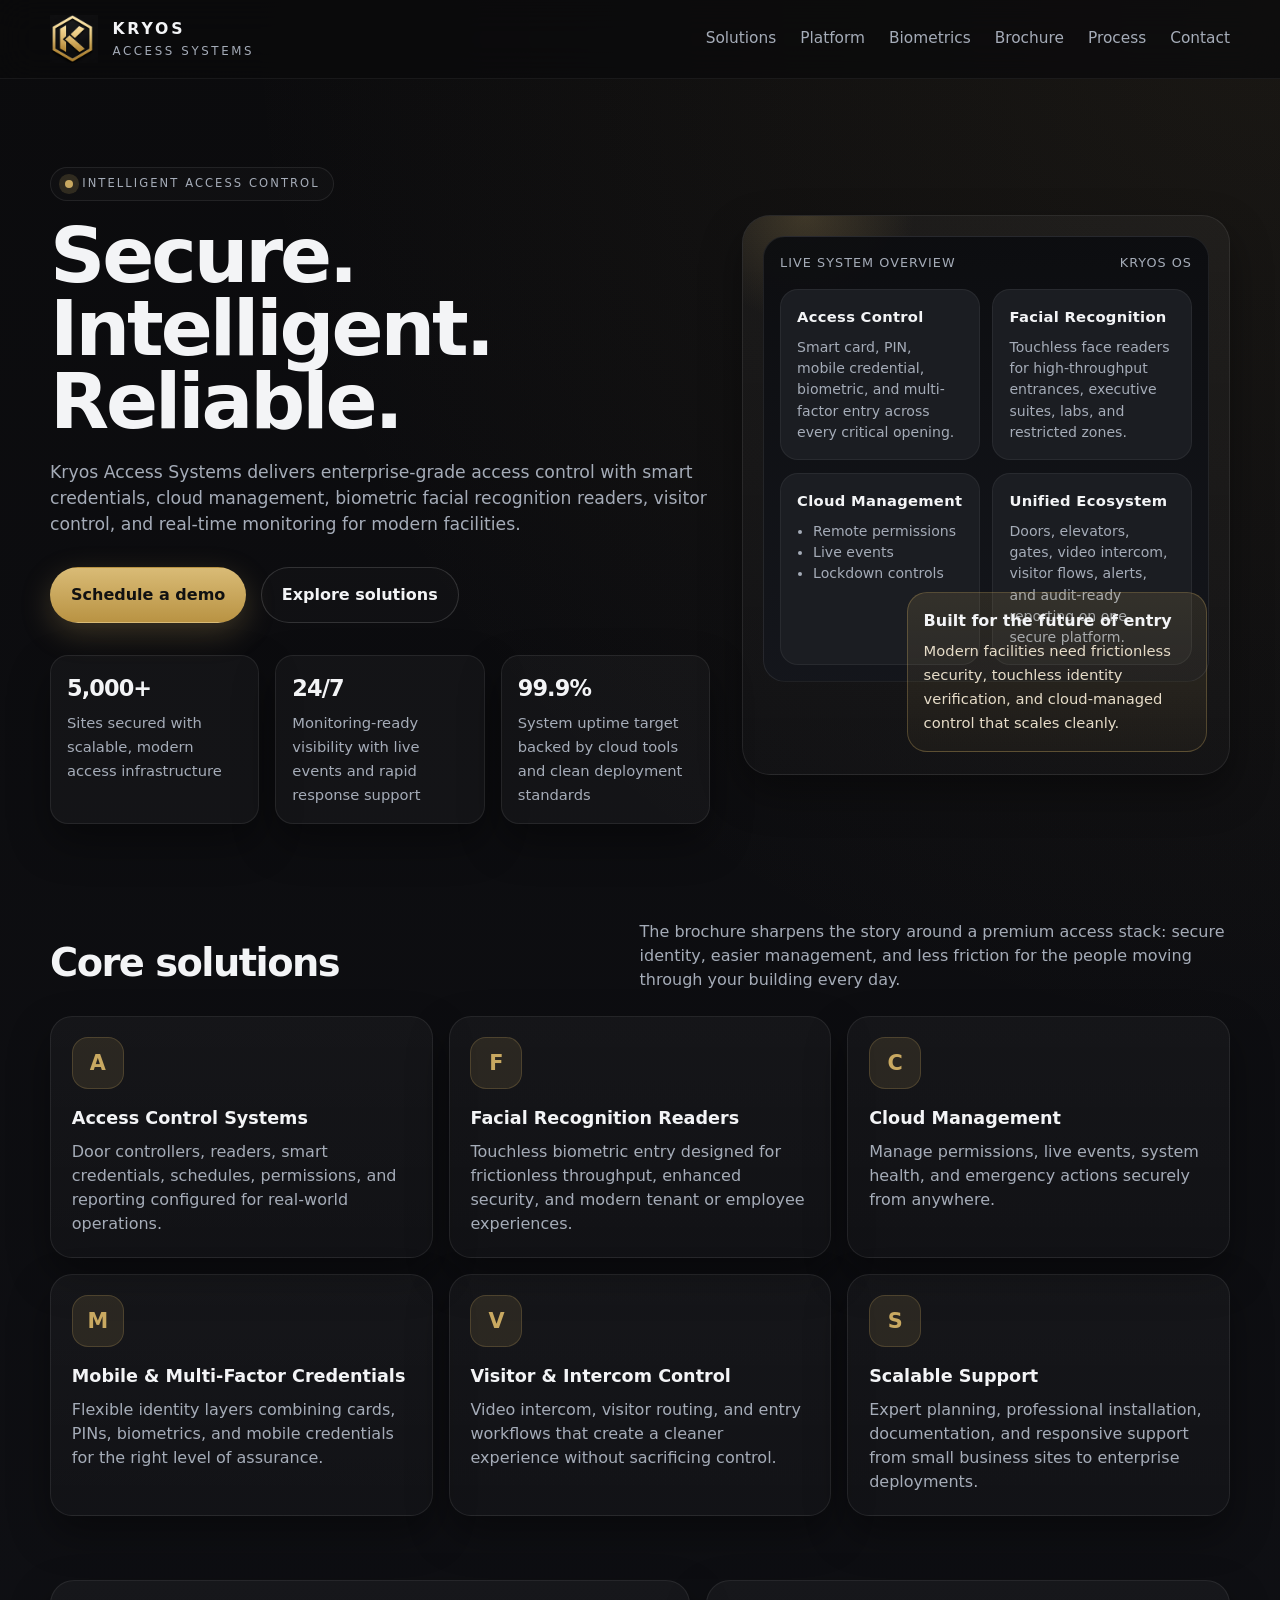
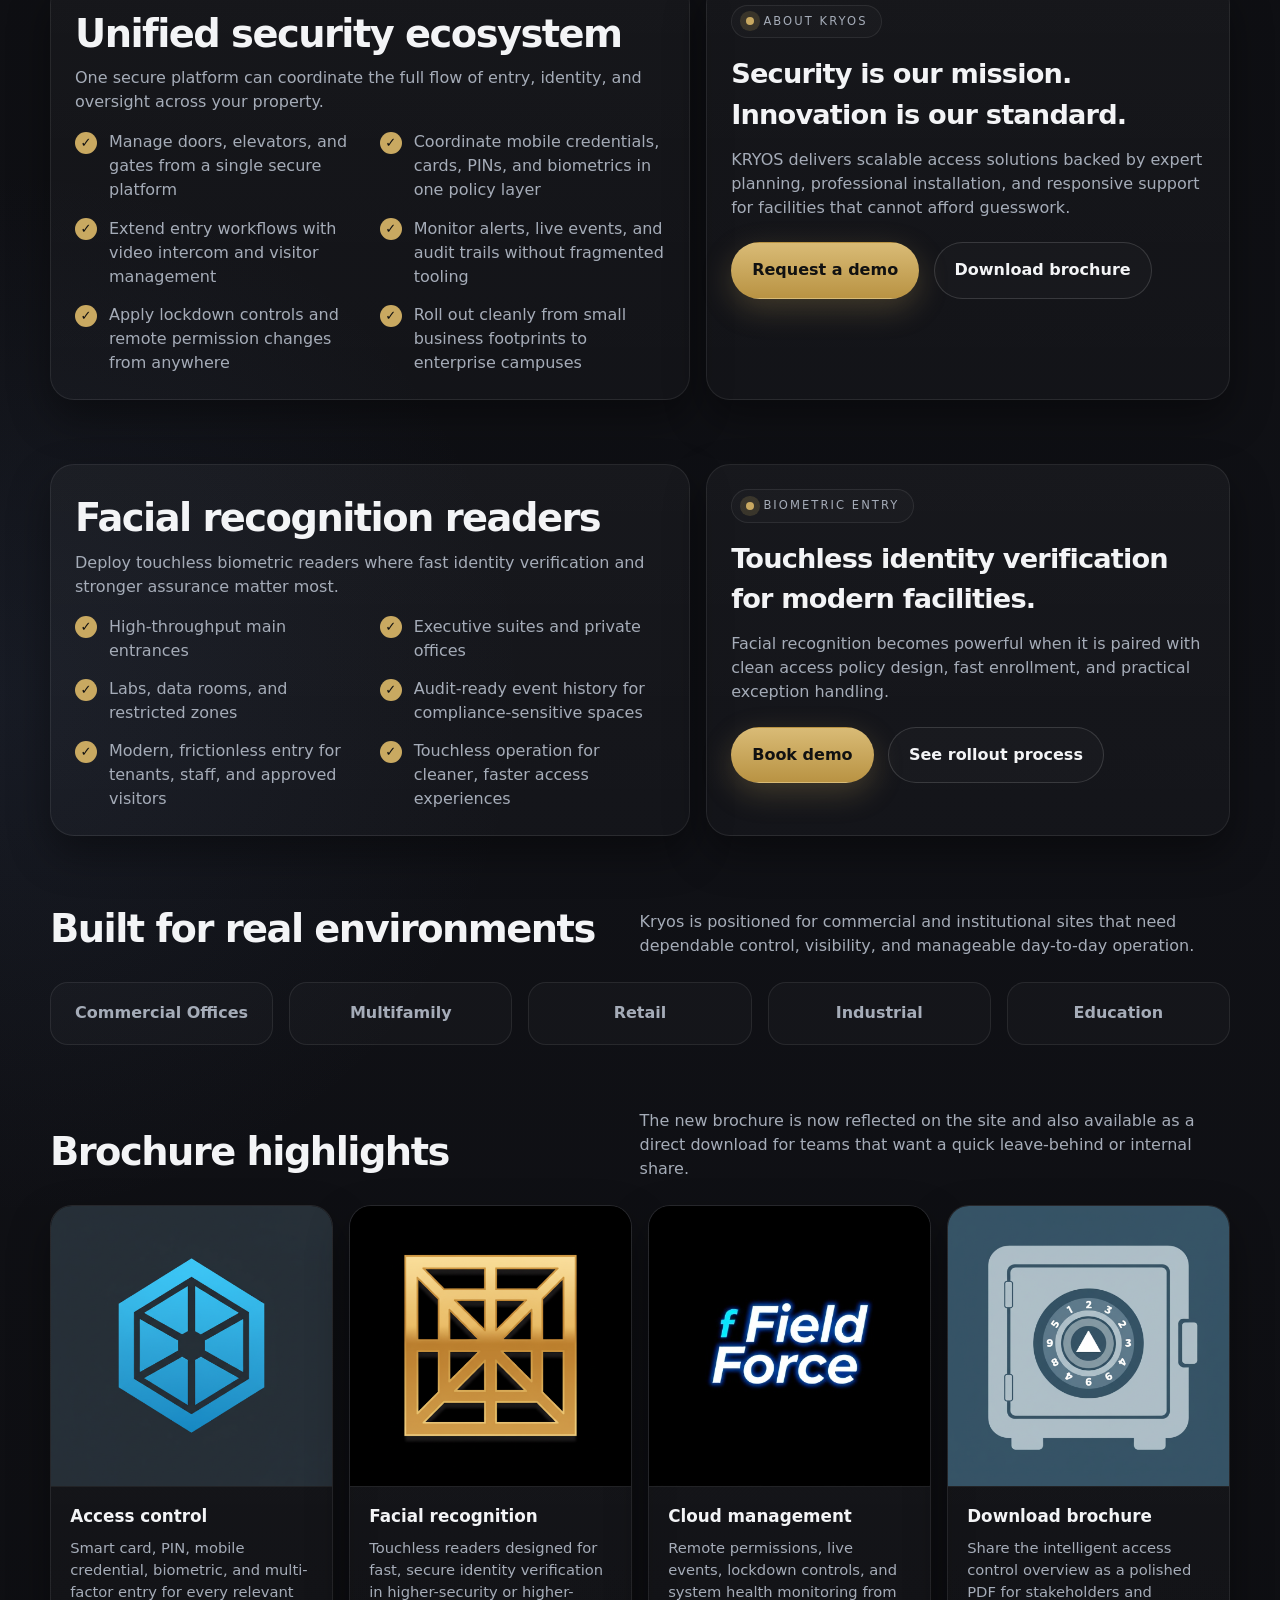
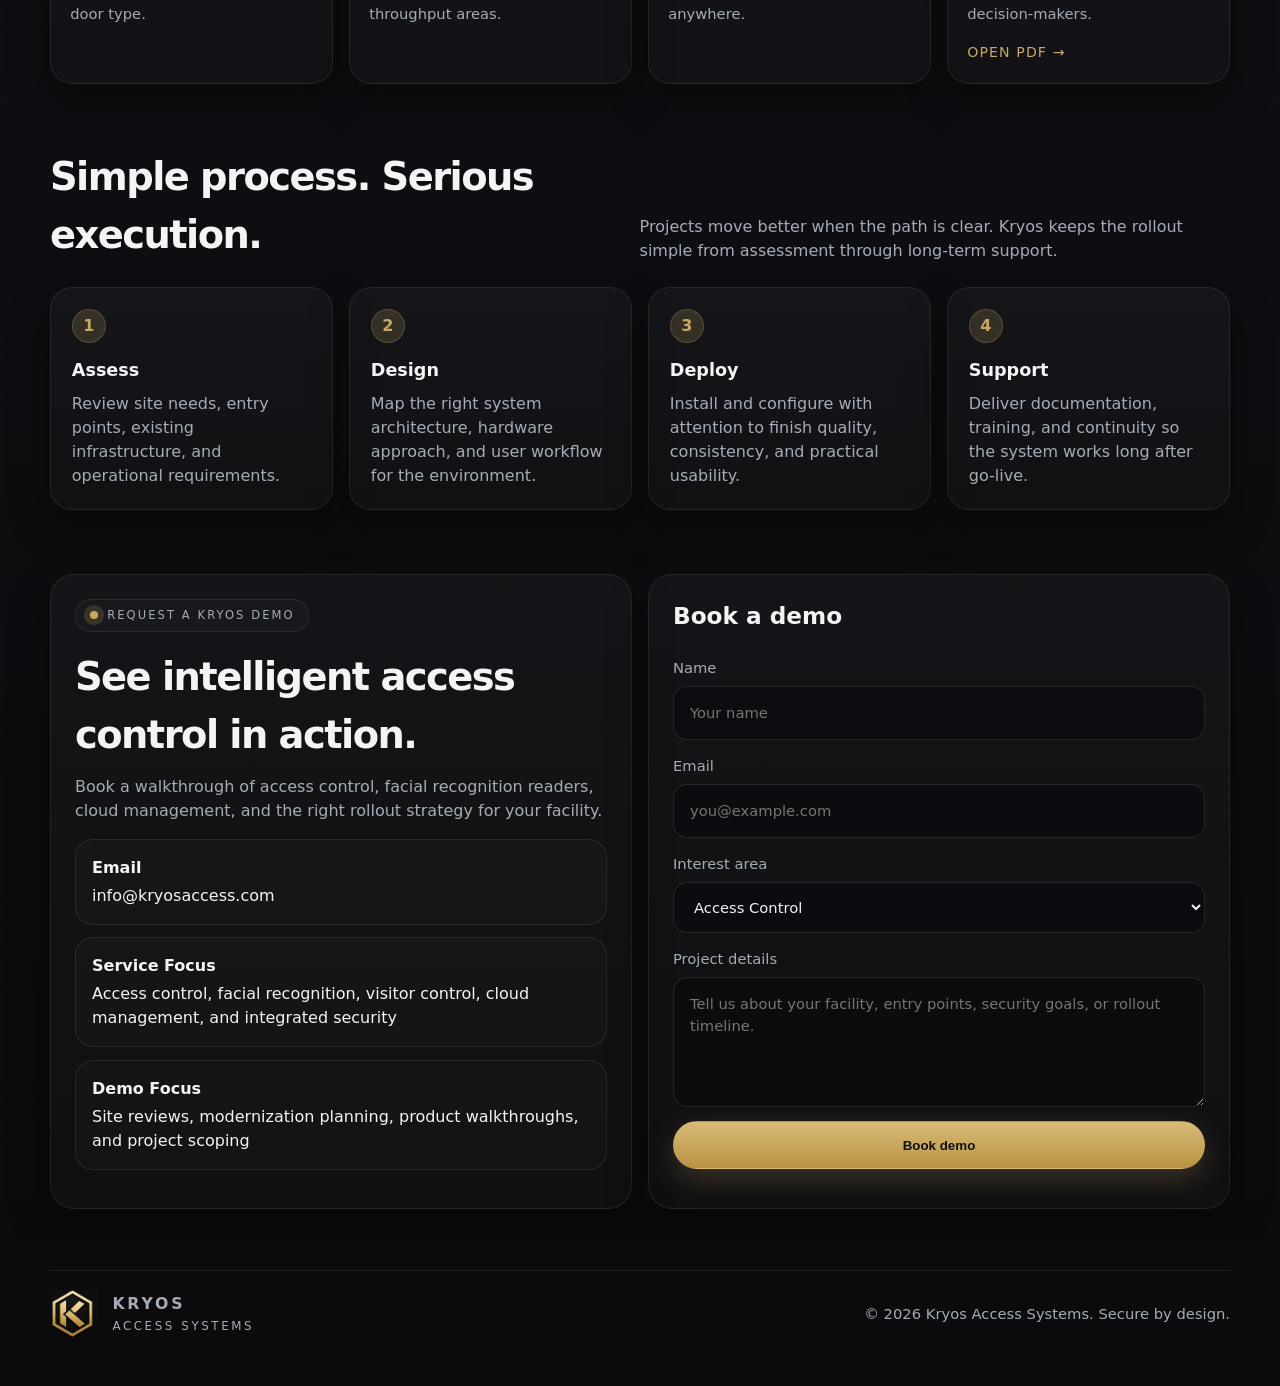
==== index.html @ 8322e52d "Add form thank-you flow" ====
<!DOCTYPE html>
<html lang="en">
<head>
  <meta charset="UTF-8" />
  <meta name="viewport" content="width=device-width, initial-scale=1.0" />
  <meta name="description" content="Kryos Access Systems delivers intelligent access control with facial recognition readers, cloud management, smart credentials, visitor control, and enterprise-grade security for modern facilities." />
  <meta name="theme-color" content="#0d0d10" />
  <meta property="og:title" content="Kryos Access Systems" />
  <meta property="og:description" content="Intelligent access control, facial recognition, cloud management, and integrated security systems built for modern environments." />
  <meta property="og:type" content="website" />
  <meta name="twitter:card" content="summary_large_image" />
  <title>Kryos Access Systems</title>
  <link rel="icon" type="image/png" href="kryos-logo-mark.png" />
  <link rel="apple-touch-icon" href="kryos-logo-mark.png" />
  <meta property="og:image" content="kryos-logo-horizontal.png" />
  <link rel="stylesheet" href="styles.css" />
</head>
<body>
  <a class="skip-link" href="#main">Skip to content</a>

  <header>
    <div class="container nav">
      <a class="brand" href="#top" aria-label="Kryos Access Systems home">
        <div class="brand-mark" aria-hidden="true">
          <img src="kryos-logo-mark.png" alt="" />
        </div>
        <div class="brand-copy">
          <strong>Kryos</strong>
          <span>Access Systems</span>
        </div>
      </a>

      <nav class="nav-links" aria-label="Primary navigation">
        <a href="#services">Solutions</a>
        <a href="#platform">Platform</a>
        <a href="#biometrics">Biometrics</a>
        <a href="#brochure">Brochure</a>
        <a href="#process">Process</a>
        <a href="#contact">Contact</a>
      </nav>
    </div>
  </header>

  <main id="main">
    <section class="hero" id="top">
      <div class="container hero-grid">
        <div>
          <div class="eyebrow">Intelligent access control</div>
          <h1>Secure. Intelligent. Reliable.</h1>
          <p>
            Kryos Access Systems delivers enterprise-grade access control with smart credentials, cloud management, biometric facial recognition readers, visitor control, and real-time monitoring for modern facilities.
          </p>
          <div class="hero-actions">
            <a class="button" href="#contact">Schedule a demo</a>
            <a class="button-secondary" href="#brochure">Explore solutions</a>
          </div>
          <div class="hero-stats" aria-label="Key highlights">
            <div class="stat">
              <strong>5,000+</strong>
              <span>Sites secured with scalable, modern access infrastructure</span>
            </div>
            <div class="stat">
              <strong>24/7</strong>
              <span>Monitoring-ready visibility with live events and rapid response support</span>
            </div>
            <div class="stat">
              <strong>99.9%</strong>
              <span>System uptime target backed by cloud tools and clean deployment standards</span>
            </div>
          </div>
        </div>

        <aside class="hero-card" aria-label="Security systems overview">
          <div class="system-window">
            <div class="topbar">
              <span>Live system overview</span>
              <span>Kryos OS</span>
            </div>
            <div class="system-grid">
              <div class="panel">
                <h3>Access Control</h3>
                <p>Smart card, PIN, mobile credential, biometric, and multi-factor entry across every critical opening.</p>
              </div>
              <div class="panel">
                <h3>Facial Recognition</h3>
                <p>Touchless face readers for high-throughput entrances, executive suites, labs, and restricted zones.</p>
              </div>
              <div class="panel">
                <h3>Cloud Management</h3>
                <ul>
                  <li>Remote permissions</li>
                  <li>Live events</li>
                  <li>Lockdown controls</li>
                </ul>
              </div>
              <div class="panel">
                <h3>Unified Ecosystem</h3>
                <p>Doors, elevators, gates, video intercom, visitor flows, alerts, and audit-ready reporting on one secure platform.</p>
              </div>
            </div>
          </div>

          <div class="hero-badge">
            <strong>Built for the future of entry</strong>
            <span>Modern facilities need frictionless security, touchless identity verification, and cloud-managed control that scales cleanly.</span>
          </div>
        </aside>
      </div>
    </section>

    <section id="services">
      <div class="container">
        <div class="section-heading">
          <div>
            <h2>Core solutions</h2>
          </div>
          <p>
            The brochure sharpens the story around a premium access stack: secure identity, easier management, and less friction for the people moving through your building every day.
          </p>
        </div>

        <div class="cards">
          <article class="card">
            <div class="icon" aria-hidden="true">A</div>
            <h3>Access Control Systems</h3>
            <p>Door controllers, readers, smart credentials, schedules, permissions, and reporting configured for real-world operations.</p>
          </article>
          <article class="card">
            <div class="icon" aria-hidden="true">F</div>
            <h3>Facial Recognition Readers</h3>
            <p>Touchless biometric entry designed for frictionless throughput, enhanced security, and modern tenant or employee experiences.</p>
          </article>
          <article class="card">
            <div class="icon" aria-hidden="true">C</div>
            <h3>Cloud Management</h3>
            <p>Manage permissions, live events, system health, and emergency actions securely from anywhere.</p>
          </article>
          <article class="card">
            <div class="icon" aria-hidden="true">M</div>
            <h3>Mobile & Multi-Factor Credentials</h3>
            <p>Flexible identity layers combining cards, PINs, biometrics, and mobile credentials for the right level of assurance.</p>
          </article>
          <article class="card">
            <div class="icon" aria-hidden="true">V</div>
            <h3>Visitor & Intercom Control</h3>
            <p>Video intercom, visitor routing, and entry workflows that create a cleaner experience without sacrificing control.</p>
          </article>
          <article class="card">
            <div class="icon" aria-hidden="true">S</div>
            <h3>Scalable Support</h3>
            <p>Expert planning, professional installation, documentation, and responsive support from small business sites to enterprise deployments.</p>
          </article>
        </div>
      </div>
    </section>

    <section id="platform">
      <div class="container feature-list">
        <div class="feature-block">
          <div class="section-heading" style="margin-bottom:0.25rem;">
            <div>
              <h2>Unified security ecosystem</h2>
            </div>
          </div>
          <p style="color: var(--muted); margin-top: 0;">
            One secure platform can coordinate the full flow of entry, identity, and oversight across your property.
          </p>
          <div class="check-grid" aria-label="Kryos differentiators">
            <div class="check">Manage doors, elevators, and gates from a single secure platform</div>
            <div class="check">Coordinate mobile credentials, cards, PINs, and biometrics in one policy layer</div>
            <div class="check">Extend entry workflows with video intercom and visitor management</div>
            <div class="check">Monitor alerts, live events, and audit trails without fragmented tooling</div>
            <div class="check">Apply lockdown controls and remote permission changes from anywhere</div>
            <div class="check">Roll out cleanly from small business footprints to enterprise campuses</div>
          </div>
        </div>

        <aside class="cta-panel">
          <div class="eyebrow" style="margin-bottom:1rem;">About Kryos</div>
          <h3 style="font-size:1.7rem; margin:0 0 0.75rem; letter-spacing:-0.03em;">Security is our mission. Innovation is our standard.</h3>
          <p style="margin:0; color: var(--muted);">
            KRYOS delivers scalable access solutions backed by expert planning, professional installation, and responsive support for facilities that cannot afford guesswork.
          </p>
          <div class="hero-actions" style="margin-top:1.4rem;">
            <a class="button" href="#contact">Request a demo</a>
            <a class="button-secondary" href="#brochure">Download brochure</a>
          </div>
        </aside>
      </div>
    </section>

    <section id="biometrics">
      <div class="container feature-list">
        <div class="feature-block">
          <div class="section-heading" style="margin-bottom:0.25rem;">
            <div>
              <h2>Facial recognition readers</h2>
            </div>
          </div>
          <p style="color: var(--muted); margin-top: 0;">
            Deploy touchless biometric readers where fast identity verification and stronger assurance matter most.
          </p>
          <div class="check-grid" aria-label="Facial recognition applications">
            <div class="check">High-throughput main entrances</div>
            <div class="check">Executive suites and private offices</div>
            <div class="check">Labs, data rooms, and restricted zones</div>
            <div class="check">Audit-ready event history for compliance-sensitive spaces</div>
            <div class="check">Modern, frictionless entry for tenants, staff, and approved visitors</div>
            <div class="check">Touchless operation for cleaner, faster access experiences</div>
          </div>
        </div>

        <aside class="cta-panel">
          <div class="eyebrow" style="margin-bottom:1rem;">Biometric entry</div>
          <h3 style="font-size:1.7rem; margin:0 0 0.75rem; letter-spacing:-0.03em;">Touchless identity verification for modern facilities.</h3>
          <p style="margin:0; color: var(--muted);">
            Facial recognition becomes powerful when it is paired with clean access policy design, fast enrollment, and practical exception handling.
          </p>
          <div class="hero-actions" style="margin-top:1.4rem;">
            <a class="button" href="#contact">Book demo</a>
            <a class="button-secondary" href="#process">See rollout process</a>
          </div>
        </aside>
      </div>
    </section>

    <section id="industries">
      <div class="container">
        <div class="section-heading">
          <div>
            <h2>Built for real environments</h2>
          </div>
          <p>
            Kryos is positioned for commercial and institutional sites that need dependable control, visibility, and manageable day-to-day operation.
          </p>
        </div>
        <div class="industries">
          <div class="industry">Commercial Offices</div>
          <div class="industry">Multifamily</div>
          <div class="industry">Retail</div>
          <div class="industry">Industrial</div>
          <div class="industry">Education</div>
        </div>
      </div>
    </section>

    <section id="brochure">
      <div class="container">
        <div class="section-heading">
          <div>
            <h2>Brochure highlights</h2>
          </div>
          <p>
            The new brochure is now reflected on the site and also available as a direct download for teams that want a quick leave-behind or internal share.
          </p>
        </div>
        <div class="apps">
          <article class="app-card">
            <div class="app-thumb">
              <img src="app-m4000-logic-link.png" alt="Cloud-managed access control dashboard" loading="lazy" />
            </div>
            <div class="app-body">
              <h3>Access control</h3>
              <p>Smart card, PIN, mobile credential, biometric, and multi-factor entry for every relevant door type.</p>
            </div>
          </article>
          <article class="app-card">
            <div class="app-thumb">
              <img src="app-secure-vault.png" alt="Biometric facial recognition workflow" loading="lazy" />
            </div>
            <div class="app-body">
              <h3>Facial recognition</h3>
              <p>Touchless readers designed for fast, secure identity verification in higher-security or higher-throughput areas.</p>
            </div>
          </article>
          <article class="app-card">
            <div class="app-thumb">
              <img src="app-fieldforce.png" alt="Visitor and monitoring workflow preview" loading="lazy" />
            </div>
            <div class="app-body">
              <h3>Cloud management</h3>
              <p>Remote permissions, live events, lockdown controls, and system health monitoring from anywhere.</p>
            </div>
          </article>
          <a class="app-card" href="kryos-intelligent-access-control-brochure.pdf" target="_blank" rel="noopener noreferrer">
            <div class="app-thumb">
              <img src="app-iron-vault-guard.png" alt="Kryos intelligent access control brochure preview" loading="lazy" />
            </div>
            <div class="app-body">
              <h3>Download brochure</h3>
              <p>Share the intelligent access control overview as a polished PDF for stakeholders and decision-makers.</p>
              <span class="app-open">Open PDF →</span>
            </div>
          </a>
        </div>
      </div>
    </section>

    <section id="process">
      <div class="container">
        <div class="section-heading">
          <div>
            <h2>Simple process. Serious execution.</h2>
          </div>
          <p>
            Projects move better when the path is clear. Kryos keeps the rollout simple from assessment through long-term support.
          </p>
        </div>
        <div class="process">
          <article class="card">
            <div class="step-number">1</div>
            <h3>Assess</h3>
            <p>Review site needs, entry points, existing infrastructure, and operational requirements.</p>
          </article>
          <article class="card">
            <div class="step-number">2</div>
            <h3>Design</h3>
            <p>Map the right system architecture, hardware approach, and user workflow for the environment.</p>
          </article>
          <article class="card">
            <div class="step-number">3</div>
            <h3>Deploy</h3>
            <p>Install and configure with attention to finish quality, consistency, and practical usability.</p>
          </article>
          <article class="card">
            <div class="step-number">4</div>
            <h3>Support</h3>
            <p>Deliver documentation, training, and continuity so the system works long after go-live.</p>
          </article>
        </div>
      </div>
    </section>

    <section id="contact">
      <div class="container contact-grid">
        <div class="feature-block">
          <div class="eyebrow" style="margin-bottom:1rem;">Request a KRYOS demo</div>
          <h2 style="margin:0 0 0.7rem; font-size:clamp(1.9rem,3vw,3rem); letter-spacing:-0.04em;">See intelligent access control in action.</h2>
          <p style="margin:0; color:var(--muted);">
            Book a walkthrough of access control, facial recognition readers, cloud management, and the right rollout strategy for your facility.
          </p>
          <div class="contact-list">
            <div class="contact-item">
              <strong>Email</strong>
              <span>info@kryosaccess.com</span>
            </div>
            <div class="contact-item">
              <strong>Service Focus</strong>
              <span>Access control, facial recognition, visitor control, cloud management, and integrated security</span>
            </div>
            <div class="contact-item">
              <strong>Demo Focus</strong>
              <span>Site reviews, modernization planning, product walkthroughs, and project scoping</span>
            </div>
          </div>
        </div>

        <div class="feature-block">
          <h3 style="margin-top:0; font-size:1.45rem;">Book a demo</h3>
          <form
            id="contactForm"
            name="demo-request"
            method="POST"
            action="/thank-you"
            data-netlify="true"
            netlify-honeypot="bot-field"
          >
            <input type="hidden" name="form-name" value="demo-request" />
            <input type="hidden" name="subject" value="New KRYOS demo request" />
            <p hidden>
              <label>
                Don’t fill this out if you're human:
                <input name="bot-field" />
              </label>
            </p>
            <label>
              Name
              <input type="text" name="name" autocomplete="name" placeholder="Your name" required />
            </label>
            <label>
              Email
              <input type="email" name="email" autocomplete="email" placeholder="you@example.com" required />
            </label>
            <label>
              Interest area
              <select name="projectType">
                <option>Access Control</option>
                <option>Facial Recognition Readers</option>
                <option>Cloud Management</option>
                <option>Visitor / Intercom Control</option>
                <option>Enterprise Rollout</option>
              </select>
            </label>
            <label>
              Project details
              <textarea name="details" placeholder="Tell us about your facility, entry points, security goals, or rollout timeline."></textarea>
            </label>
            <button class="button" type="submit">Book demo</button>
            <p id="formStatus" style="margin:0; color:var(--muted);" aria-live="polite"></p>
          </form>
        </div>
      </div>
    </section>
  </main>

  <footer>
    <div class="container footer-row">
      <div class="brand" aria-label="Kryos Access Systems footer brand">
        <div class="brand-mark" aria-hidden="true">
          <img src="kryos-logo-mark.png" alt="" />
        </div>
        <div class="brand-copy">
          <strong>Kryos</strong>
          <span>Access Systems</span>
        </div>
      </div>
      <div class="fine-print">© <span id="year"></span> Kryos Access Systems. Secure by design.</div>
    </div>
  </footer>

  <script src="script.js" defer></script>
</body>
</html>
---- styles.css ----
:root {
      --bg: #0d0d10;
      --panel: #15161a;
      --panel-2: #1b1d22;
      --text: #f3f4f6;
      --muted: #a5acb8;
      --line: rgba(255,255,255,0.08);
      --gold: #c9a961;
      --gold-soft: rgba(201,169,97,0.18);
      --shadow: 0 18px 40px rgba(0,0,0,0.38);
      --radius: 22px;
      --max: 1180px;
    }

    * { box-sizing: border-box; }
    html { scroll-behavior: smooth; }
    body {
      margin: 0;
      font-family: Inter, ui-sans-serif, system-ui, -apple-system, BlinkMacSystemFont, "Segoe UI", sans-serif;
      color: var(--text);
      background:
        radial-gradient(circle at top right, rgba(201,169,97,0.08), transparent 22%),
        radial-gradient(circle at left center, rgba(92, 119, 168, 0.10), transparent 20%),
        linear-gradient(180deg, #0b0b0d 0%, #101116 52%, #0b0b0d 100%);
      line-height: 1.5;
    }

    a { color: inherit; text-decoration: none; }
    img { max-width: 100%; display: block; }

    .container {
      width: min(calc(100% - 2rem), var(--max));
      margin: 0 auto;
    }

    .skip-link {
      position: absolute;
      left: -999px;
      top: 1rem;
      background: #fff;
      color: #000;
      padding: 0.75rem 1rem;
      border-radius: 999px;
      z-index: 1000;
    }

    .skip-link:focus { left: 1rem; }

    header {
      position: sticky;
      top: 0;
      z-index: 50;
      backdrop-filter: blur(18px);
      background: rgba(10,10,12,0.72);
      border-bottom: 1px solid rgba(255,255,255,0.06);
    }

    .nav {
      display: flex;
      align-items: center;
      justify-content: space-between;
      min-height: 78px;
      gap: 1rem;
    }

    .brand {
      display: flex;
      align-items: center;
      gap: 0.9rem;
      min-width: 0;
    }

    .brand-mark {
      width: 48px;
      height: 48px;
      display: grid;
      place-items: center;
      flex-shrink: 0;
    }

    .brand-mark img {
      width: 100%;
      height: 100%;
      object-fit: contain;
    }

    .brand-copy {
      min-width: 0;
    }

    .brand-copy strong {
      display: block;
      font-size: 0.98rem;
      letter-spacing: 0.18em;
      text-transform: uppercase;
    }

    .brand-copy span {
      display: block;
      font-size: 0.74rem;
      color: var(--muted);
      letter-spacing: 0.22em;
      text-transform: uppercase;
      margin-top: 0.12rem;
    }

    .nav-links {
      display: flex;
      align-items: center;
      gap: 1.5rem;
      color: var(--muted);
      font-size: 0.96rem;
    }

    .nav-links a:hover,
    .nav-links a:focus-visible { color: var(--text); }

    .button,
    .button-secondary {
      display: inline-flex;
      align-items: center;
      justify-content: center;
      gap: 0.5rem;
      min-height: 48px;
      padding: 0.95rem 1.25rem;
      border-radius: 999px;
      border: 1px solid transparent;
      font-weight: 600;
      transition: transform 0.2s ease, border-color 0.2s ease, background 0.2s ease;
    }

    .button {
      background: linear-gradient(180deg, #d9bb76 0%, #b99343 100%);
      color: #111;
      box-shadow: 0 10px 30px rgba(201,169,97,0.25);
    }

    .button:hover,
    .button:focus-visible,
    .button-secondary:hover,
    .button-secondary:focus-visible {
      transform: translateY(-1px);
    }

    .button-secondary {
      border-color: rgba(255,255,255,0.14);
      background: rgba(255,255,255,0.02);
      color: var(--text);
    }

    main { overflow: clip; }

    .hero {
      padding: 5.5rem 0 4rem;
    }

    .hero-grid {
      display: grid;
      grid-template-columns: 1.15fr 0.85fr;
      gap: 2rem;
      align-items: center;
    }

    .eyebrow {
      display: inline-flex;
      align-items: center;
      gap: 0.6rem;
      padding: 0.45rem 0.85rem;
      border-radius: 999px;
      border: 1px solid var(--line);
      background: rgba(255,255,255,0.02);
      color: var(--muted);
      text-transform: uppercase;
      letter-spacing: 0.18em;
      font-size: 0.72rem;
      margin-bottom: 1.2rem;
    }

    .eyebrow::before {
      content: "";
      width: 8px;
      height: 8px;
      border-radius: 999px;
      background: var(--gold);
      box-shadow: 0 0 0 6px var(--gold-soft);
    }

    h1 {
      margin: 0;
      font-size: clamp(2.6rem, 6vw, 5.3rem);
      line-height: 0.95;
      letter-spacing: -0.04em;
      max-width: 12ch;
    }

    .hero p {
      color: var(--muted);
      font-size: 1.08rem;
      max-width: 62ch;
      margin: 1.35rem 0 0;
    }

    .hero-actions {
      display: flex;
      gap: 0.9rem;
      flex-wrap: wrap;
      margin-top: 1.8rem;
    }

    .hero-stats {
      display: grid;
      grid-template-columns: repeat(3, minmax(0,1fr));
      gap: 1rem;
      margin-top: 2rem;
    }

    .stat {
      padding: 1rem;
      border-radius: 18px;
      background: rgba(255,255,255,0.03);
      border: 1px solid var(--line);
      box-shadow: var(--shadow);
    }

    .stat strong {
      display: block;
      font-size: 1.4rem;
      letter-spacing: -0.04em;
      margin-bottom: 0.3rem;
    }

    .stat span {
      color: var(--muted);
      font-size: 0.92rem;
    }

    .hero-card {
      position: relative;
      padding: 1.4rem;
      border-radius: 28px;
      background: linear-gradient(180deg, rgba(255,255,255,0.04), rgba(255,255,255,0.02));
      border: 1px solid rgba(255,255,255,0.08);
      box-shadow: var(--shadow);
      overflow: hidden;
      min-height: 560px;
    }

    .hero-card::before {
      content: "";
      position: absolute;
      inset: -20% auto auto -10%;
      width: 220px;
      height: 220px;
      background: radial-gradient(circle, rgba(201,169,97,0.20), transparent 70%);
      pointer-events: none;
    }

    .system-window {
      position: absolute;
      inset: 1.25rem 1.25rem auto 1.25rem;
      padding: 1rem;
      border-radius: 22px;
      background: linear-gradient(180deg, rgba(12,13,16,0.95), rgba(20,22,28,0.94));
      border: 1px solid rgba(255,255,255,0.08);
    }

    .system-window .topbar {
      display: flex;
      justify-content: space-between;
      align-items: center;
      color: var(--muted);
      font-size: 0.8rem;
      letter-spacing: 0.08em;
      text-transform: uppercase;
      margin-bottom: 1rem;
    }

    .system-grid {
      display: grid;
      grid-template-columns: repeat(2, minmax(0, 1fr));
      gap: 0.8rem;
    }

    .panel {
      padding: 1rem;
      min-height: 118px;
      border-radius: 18px;
      background: var(--panel-2);
      border: 1px solid rgba(255,255,255,0.06);
    }

    .panel h3 {
      margin: 0 0 0.6rem;
      font-size: 0.92rem;
      letter-spacing: 0.02em;
    }

    .panel p,
    .panel li {
      color: var(--muted);
      font-size: 0.88rem;
      margin: 0;
    }

    .panel ul {
      margin: 0;
      padding-left: 1rem;
    }

    .hero-badge {
      position: absolute;
      right: 1.4rem;
      bottom: 1.4rem;
      width: min(100%, 300px);
      padding: 1rem;
      border-radius: 20px;
      background: linear-gradient(180deg, rgba(201,169,97,0.14), rgba(201,169,97,0.05));
      border: 1px solid rgba(201,169,97,0.3);
    }

    .hero-badge strong {
      display: block;
      font-size: 1rem;
      margin-bottom: 0.35rem;
    }

    .hero-badge span { color: #e6dcc8; font-size: 0.92rem; }

    section {
      padding: 2rem 0;
    }

    .section-heading {
      display: flex;
      justify-content: space-between;
      align-items: end;
      gap: 1rem;
      margin-bottom: 1.5rem;
    }

    .section-heading h2 {
      margin: 0;
      font-size: clamp(1.8rem, 3vw, 3rem);
      letter-spacing: -0.04em;
    }

    .section-heading p {
      margin: 0;
      color: var(--muted);
      max-width: 58ch;
    }

    .cards {
      display: grid;
      grid-template-columns: repeat(3, minmax(0,1fr));
      gap: 1rem;
    }

    .card {
      padding: 1.3rem;
      border-radius: 22px;
      background: linear-gradient(180deg, rgba(255,255,255,0.035), rgba(255,255,255,0.02));
      border: 1px solid var(--line);
      box-shadow: var(--shadow);
    }

    .icon {
      width: 52px;
      height: 52px;
      display: grid;
      place-items: center;
      border-radius: 16px;
      margin-bottom: 1rem;
      background: rgba(201,169,97,0.12);
      color: var(--gold);
      border: 1px solid rgba(201,169,97,0.22);
      font-size: 1.3rem;
      font-weight: 700;
    }

    .card h3 {
      margin: 0 0 0.5rem;
      font-size: 1.1rem;
    }

    .card p {
      margin: 0;
      color: var(--muted);
    }

    .feature-list {
      display: grid;
      grid-template-columns: 1.1fr 0.9fr;
      gap: 1rem;
      align-items: stretch;
    }

    .feature-block,
    .cta-panel {
      border-radius: 24px;
      padding: 1.5rem;
      background: linear-gradient(180deg, rgba(255,255,255,0.035), rgba(255,255,255,0.02));
      border: 1px solid var(--line);
      box-shadow: var(--shadow);
    }

    .check-grid {
      display: grid;
      grid-template-columns: repeat(2, minmax(0,1fr));
      gap: 0.9rem 1.2rem;
      margin-top: 1rem;
    }

    .check {
      display: flex;
      gap: 0.75rem;
      align-items: flex-start;
      color: var(--muted);
    }

    .check::before {
      content: "✓";
      color: #111;
      background: var(--gold);
      width: 22px;
      height: 22px;
      border-radius: 999px;
      display: inline-grid;
      place-items: center;
      font-size: 0.82rem;
      flex-shrink: 0;
      margin-top: 0.1rem;
    }

    .industries {
      display: grid;
      grid-template-columns: repeat(5, minmax(0,1fr));
      gap: 1rem;
    }

    .apps {
      display: grid;
      grid-template-columns: repeat(4, minmax(0,1fr));
      gap: 1rem;
    }

    .app-card {
      display: flex;
      flex-direction: column;
      overflow: hidden;
      padding: 0;
      border-radius: 22px;
      background: linear-gradient(180deg, rgba(255,255,255,0.035), rgba(255,255,255,0.02));
      border: 1px solid var(--line);
      box-shadow: var(--shadow);
      transition: transform 0.2s ease, border-color 0.2s ease;
    }

    .app-card:hover,
    .app-card:focus-visible {
      transform: translateY(-2px);
      border-color: rgba(201,169,97,0.45);
    }

    .app-thumb {
      aspect-ratio: 1 / 1;
      background: #0f1014;
      overflow: hidden;
      border-bottom: 1px solid var(--line);
    }

    .app-thumb img {
      width: 100%;
      height: 100%;
      object-fit: cover;
      object-position: center;
    }

    .app-body {
      padding: 1.1rem 1.2rem 1.25rem;
      display: flex;
      flex-direction: column;
      gap: 0.45rem;
      flex: 1;
    }

    .app-body h3 {
      margin: 0;
      font-size: 1.05rem;
    }

    .app-body p {
      margin: 0;
      color: var(--muted);
      font-size: 0.92rem;
    }

    .app-open {
      margin-top: auto;
      padding-top: 0.6rem;
      color: var(--gold);
      font-size: 0.88rem;
      letter-spacing: 0.08em;
      text-transform: uppercase;
    }

    .industry {
      text-align: center;
      padding: 1.15rem 0.9rem;
      border-radius: 18px;
      background: rgba(255,255,255,0.025);
      border: 1px solid var(--line);
      color: var(--muted);
      font-weight: 600;
    }

    .process {
      display: grid;
      grid-template-columns: repeat(4, minmax(0,1fr));
      gap: 1rem;
    }

    .step-number {
      display: inline-flex;
      width: 34px;
      height: 34px;
      border-radius: 999px;
      align-items: center;
      justify-content: center;
      background: var(--gold-soft);
      color: var(--gold);
      border: 1px solid rgba(201,169,97,0.25);
      font-weight: 700;
      margin-bottom: 0.9rem;
    }

    .contact-grid {
      display: grid;
      grid-template-columns: 1fr 1fr;
      gap: 1rem;
      align-items: stretch;
    }

    .contact-list {
      display: grid;
      gap: 0.8rem;
      margin-top: 1rem;
    }

    .contact-item {
      padding: 1rem;
      border-radius: 18px;
      border: 1px solid var(--line);
      background: rgba(255,255,255,0.02);
    }

    .contact-item strong {
      display: block;
      margin-bottom: 0.25rem;
    }

    form {
      display: grid;
      gap: 0.9rem;
      margin-top: 1rem;
    }

    label {
      display: grid;
      gap: 0.45rem;
      color: var(--muted);
      font-size: 0.92rem;
    }

    input,
    textarea,
    select {
      width: 100%;
      border: 1px solid rgba(255,255,255,0.1);
      background: rgba(12,12,15,0.8);
      color: var(--text);
      padding: 0.95rem 1rem;
      border-radius: 14px;
      font: inherit;
    }

    textarea { min-height: 130px; resize: vertical; }

    input:focus-visible,
    textarea:focus-visible,
    select:focus-visible,
    a:focus-visible,
    button:focus-visible {
      outline: 2px solid var(--gold);
      outline-offset: 2px;
    }

    footer {
      padding: 1.8rem 0 3rem;
      color: var(--muted);
    }

    .footer-row {
      display: flex;
      justify-content: space-between;
      gap: 1rem;
      align-items: center;
      border-top: 1px solid var(--line);
      padding-top: 1.2rem;
      flex-wrap: wrap;
    }

    .fine-print {
      font-size: 0.92rem;
      color: var(--muted);
    }

    @media (max-width: 1024px) {
      .hero-grid,
      .feature-list,
      .contact-grid,
      .cards,
      .process,
      .industries,
      .apps {
        grid-template-columns: 1fr 1fr;
      }

      .hero-card {
        min-height: 500px;
      }
    }

    @media (max-width: 760px) {
      .nav {
        flex-wrap: wrap;
        padding: 0.8rem 0;
      }

      .nav-links {
        width: 100%;
        flex-wrap: wrap;
        gap: 1rem;
        justify-content: space-between;
        font-size: 0.9rem;
      }

      .hero {
        padding-top: 3.5rem;
      }

      .hero-grid,
      .hero-stats,
      .cards,
      .feature-list,
      .process,
      .contact-grid,
      .industries,
      .apps,
      .check-grid {
        grid-template-columns: 1fr;
      }

      .section-heading {
        align-items: start;
        flex-direction: column;
      }

      .system-grid {
        grid-template-columns: 1fr;
      }

      .hero-card {
        min-height: auto;
        padding-bottom: 13rem;
      }

      .hero-badge {
        left: 1.25rem;
        right: 1.25rem;
        width: auto;
      }
    }
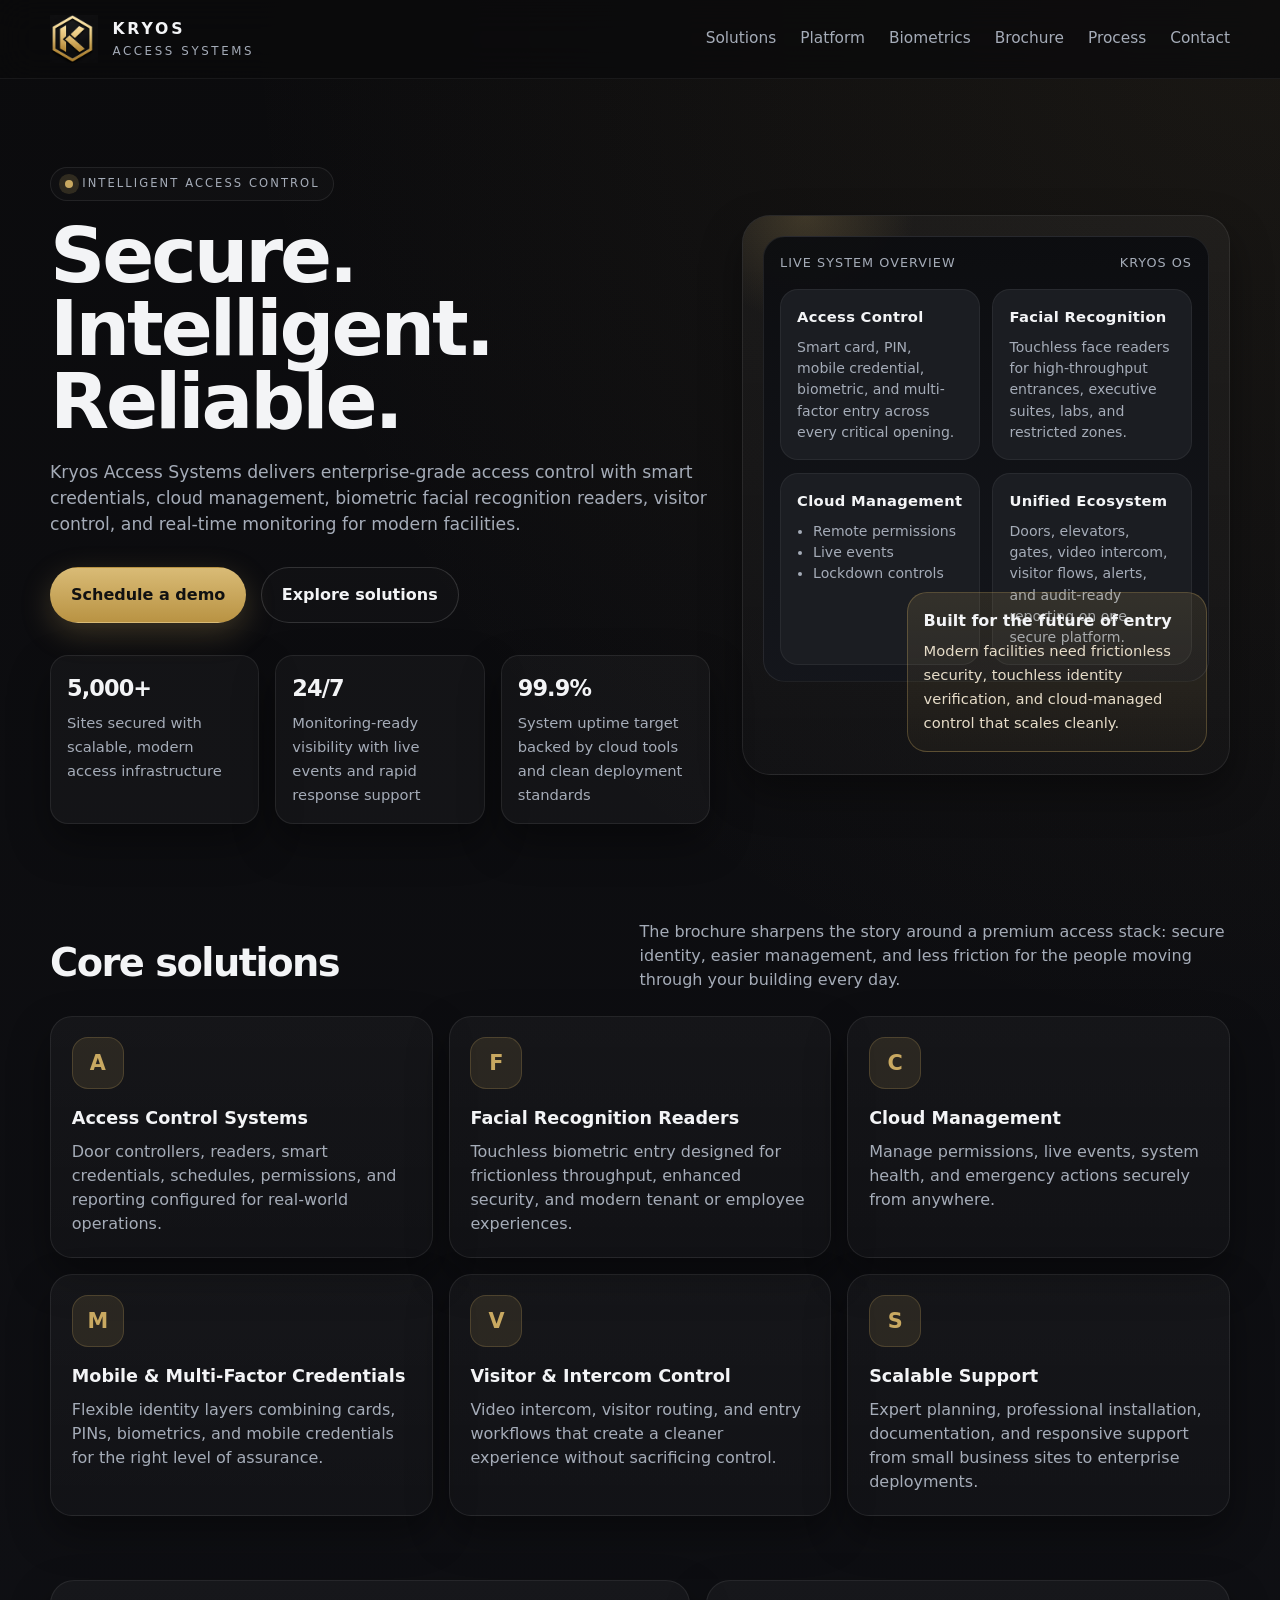
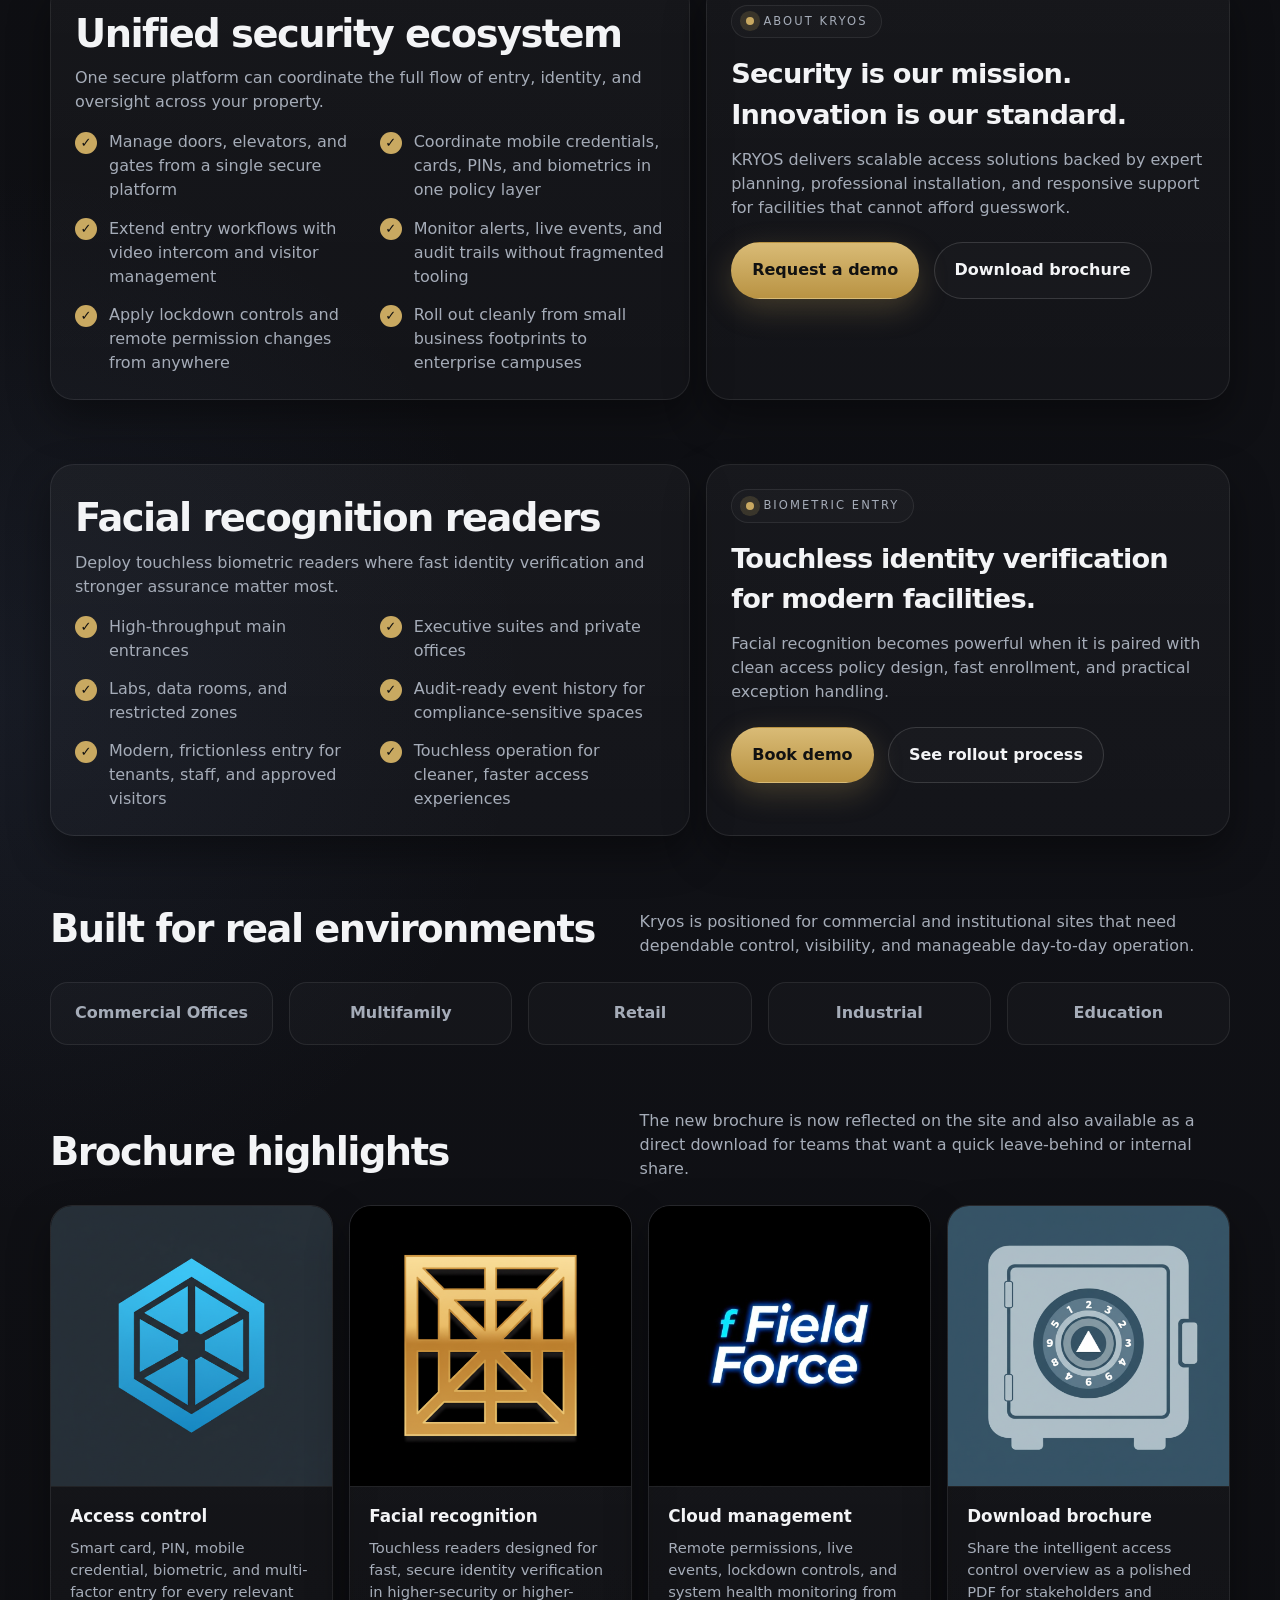
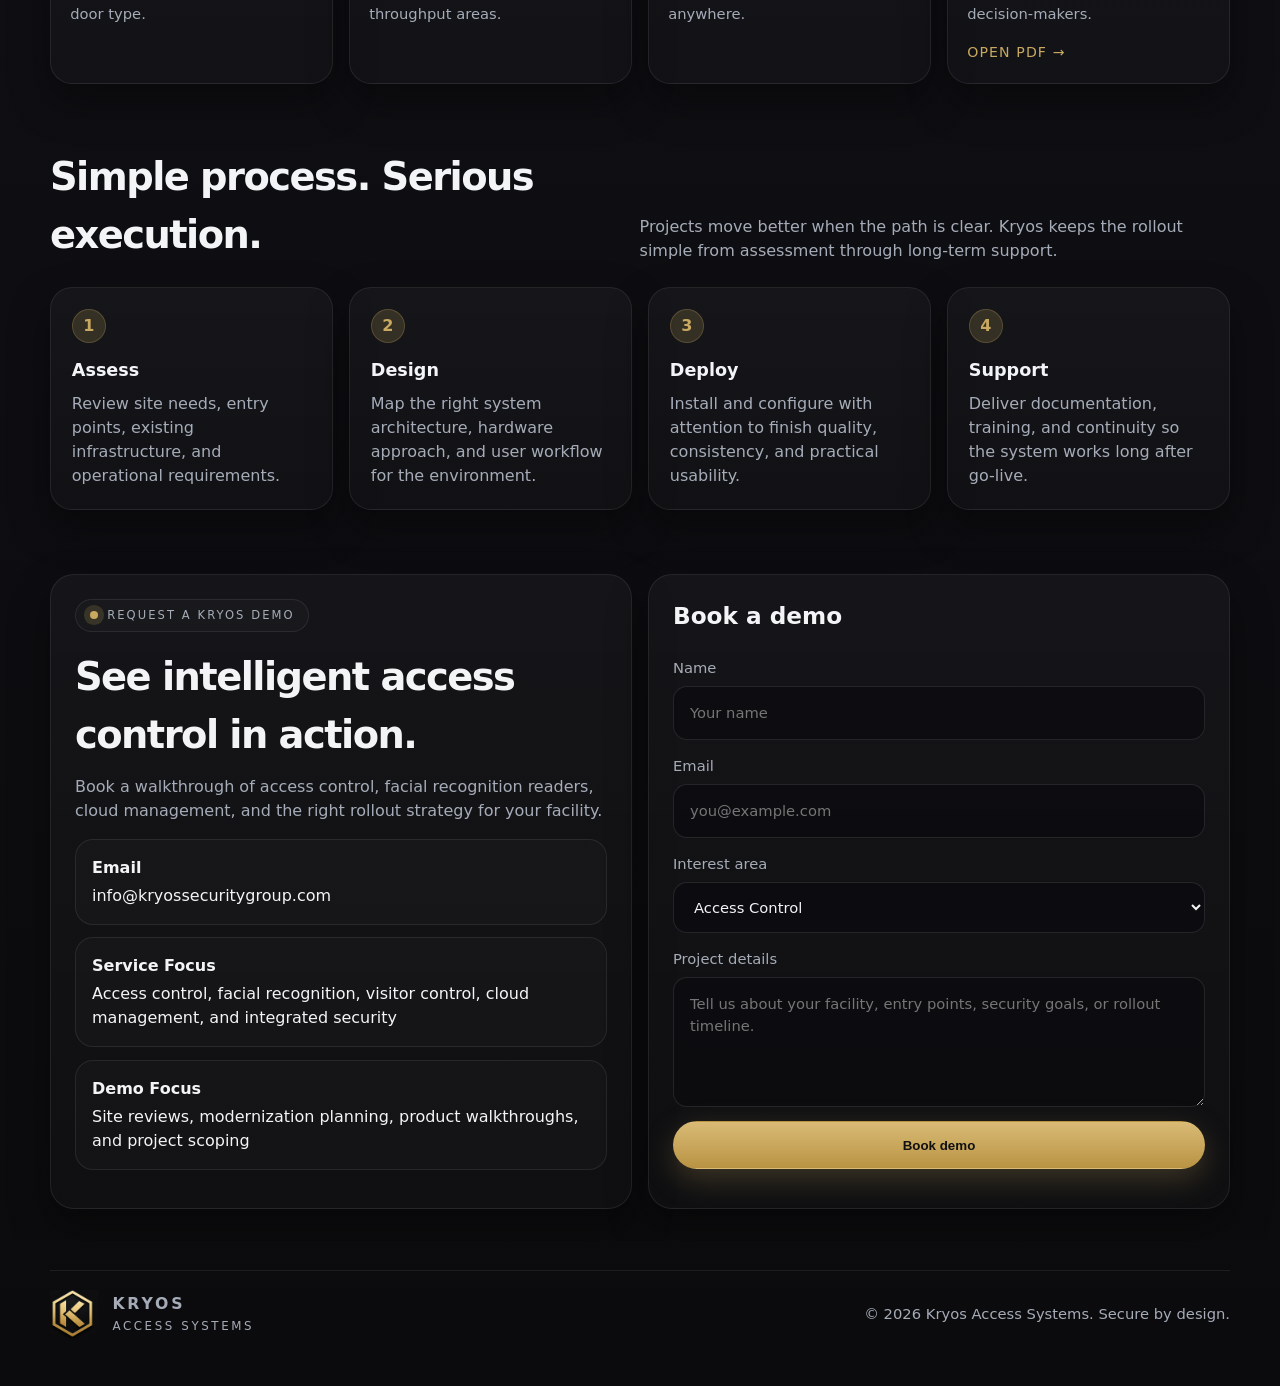
==== commit fea5e44a: "Update contact email address" ====
--- a/index.html
+++ b/index.html
@@ -340,10 +340,10 @@
             Book a walkthrough of access control, facial recognition readers, cloud management, and the right rollout strategy for your facility.
           </p>
           <div class="contact-list">
-            <div class="contact-item">
-              <strong>Email</strong>
-              <span>info@kryosaccess.com</span>
-            </div>
+            <div class="contact-item">
+              <strong>Email</strong>
+              <span>info@kryossecuritygroup.com</span>
+            </div>
             <div class="contact-item">
               <strong>Service Focus</strong>
               <span>Access control, facial recognition, visitor control, cloud management, and integrated security</span>
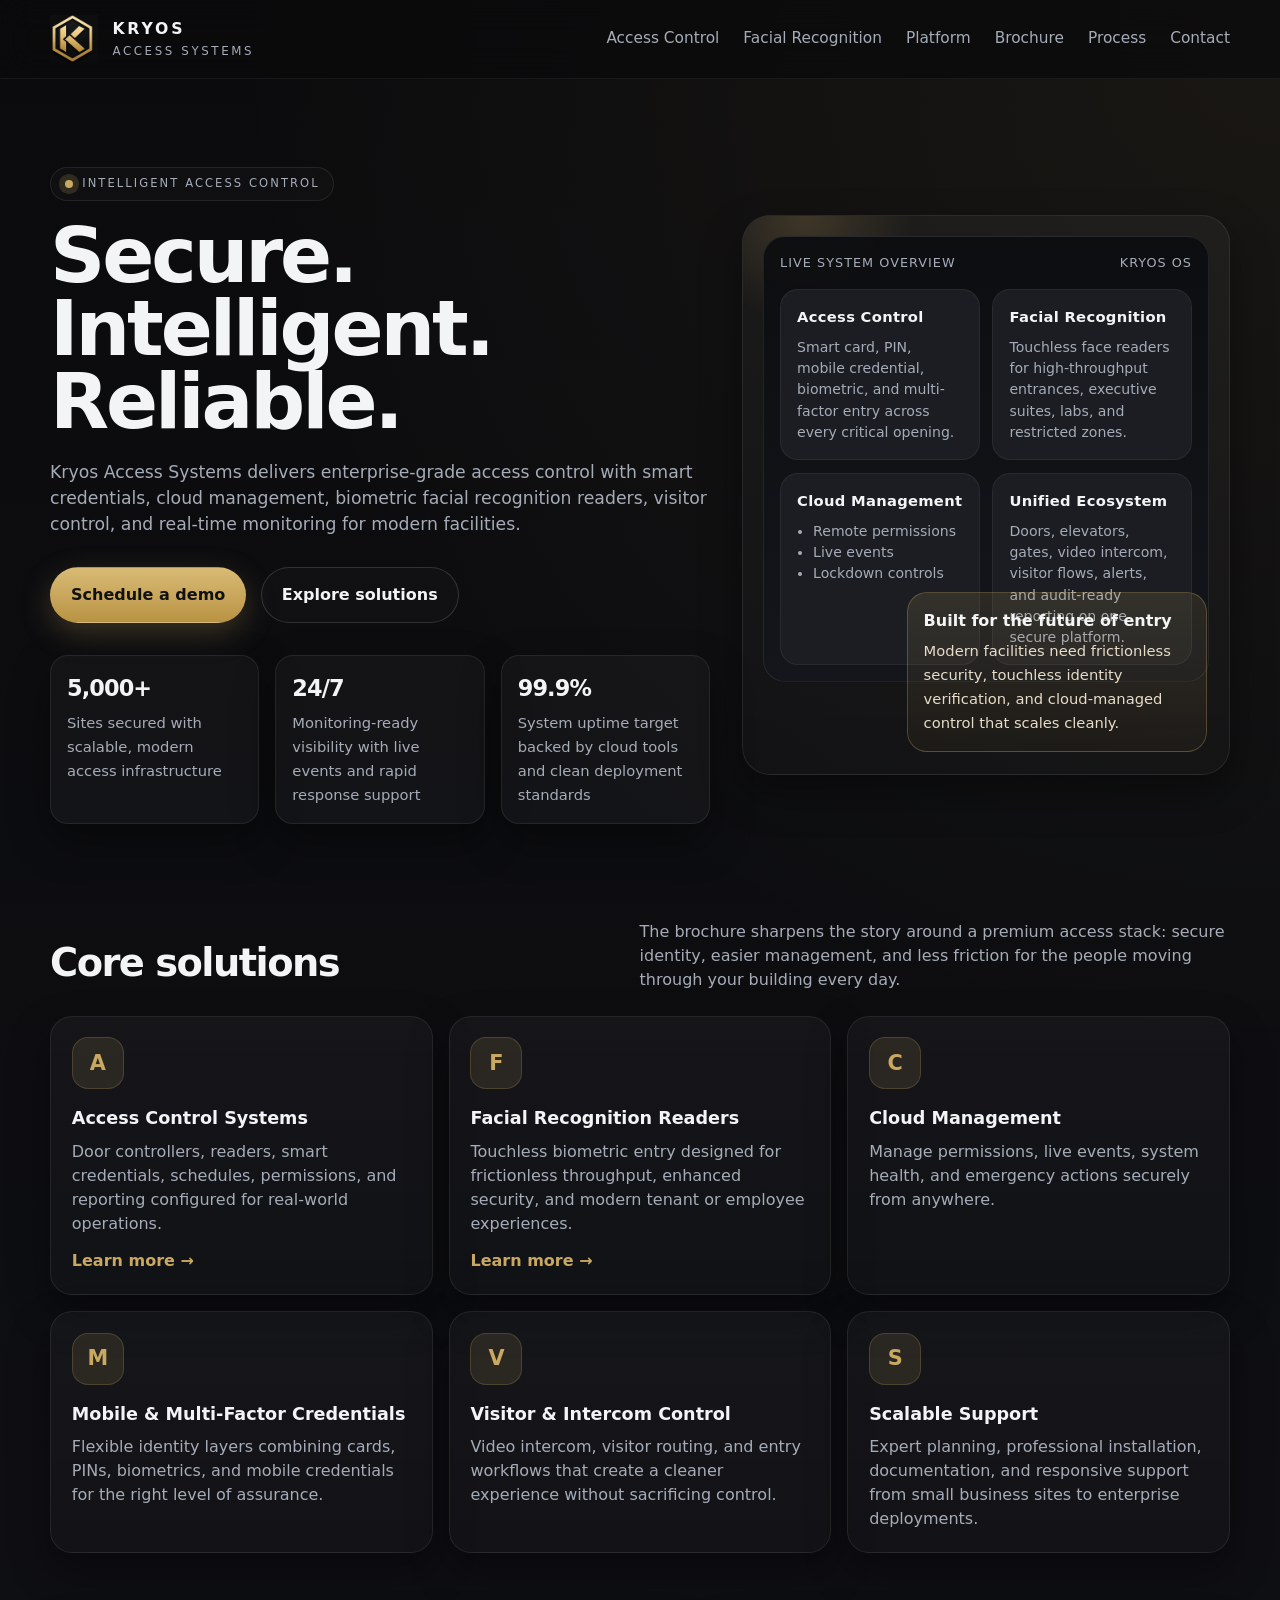
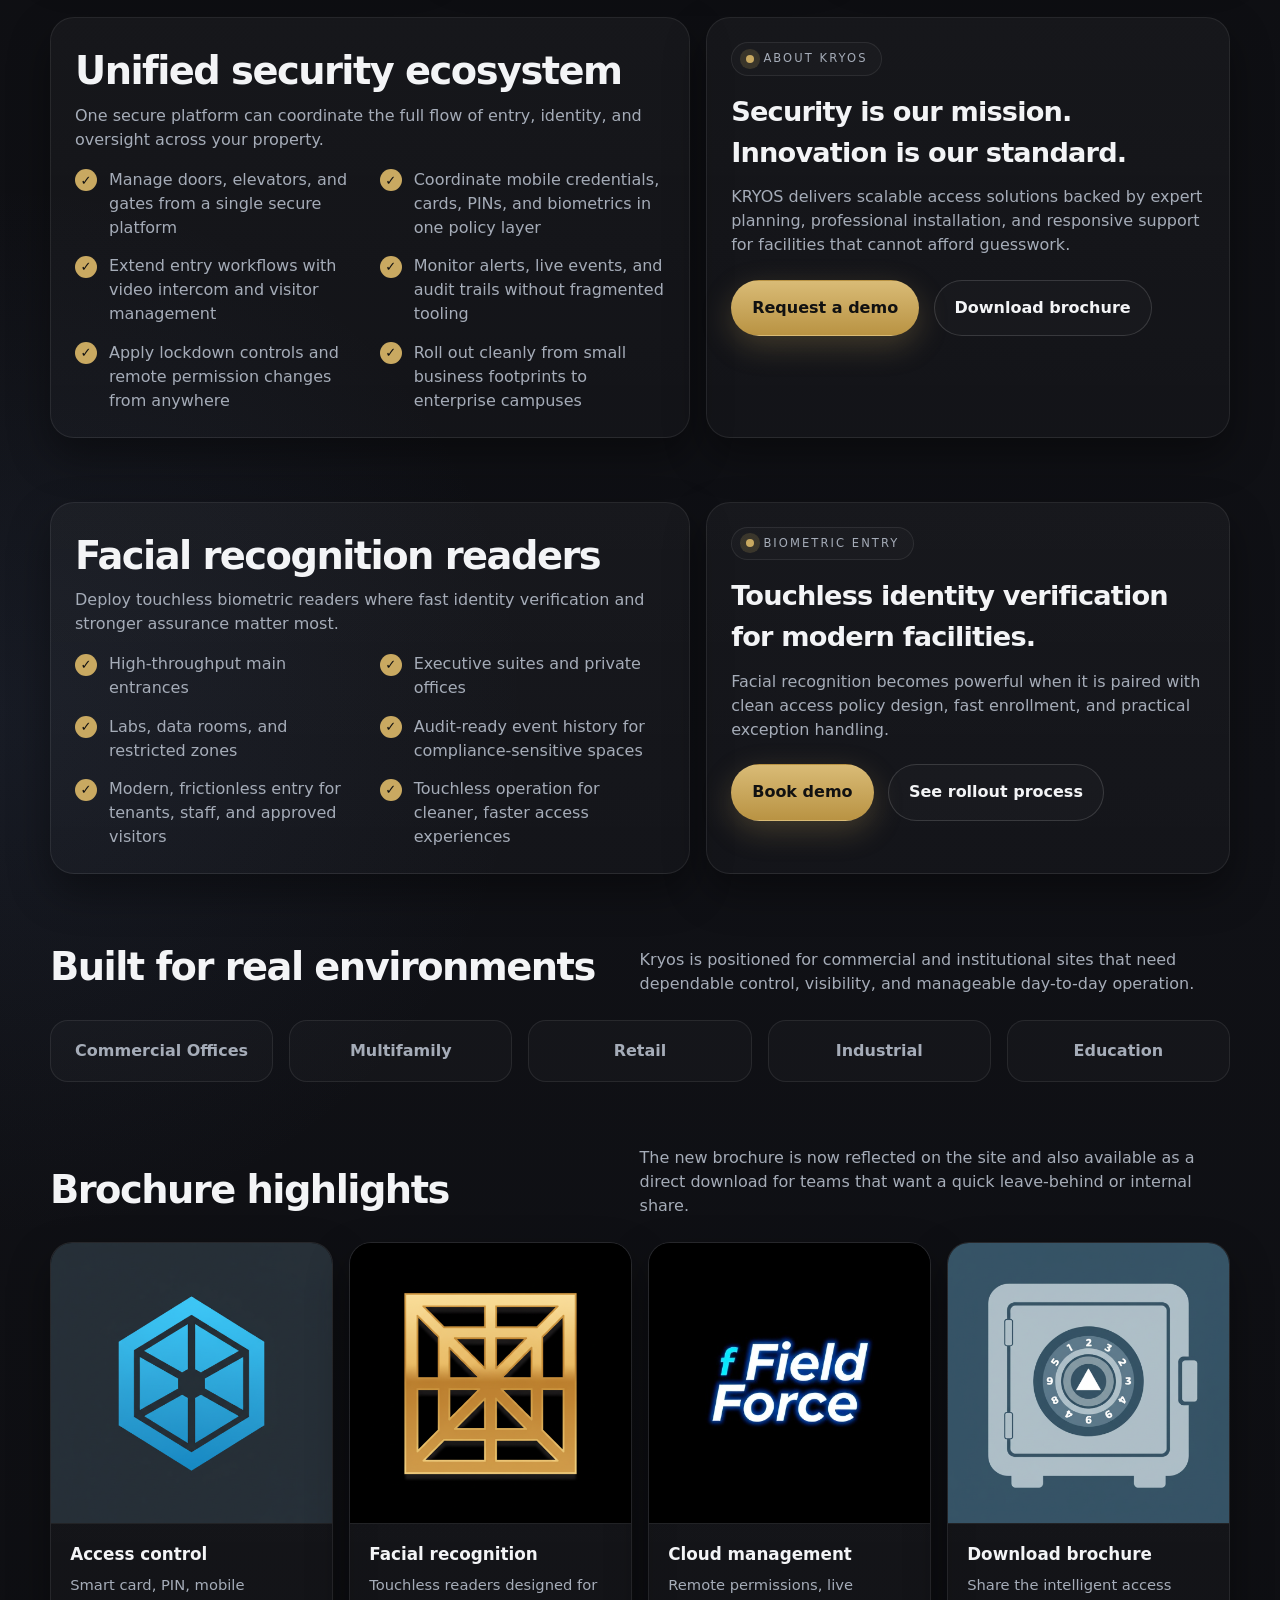
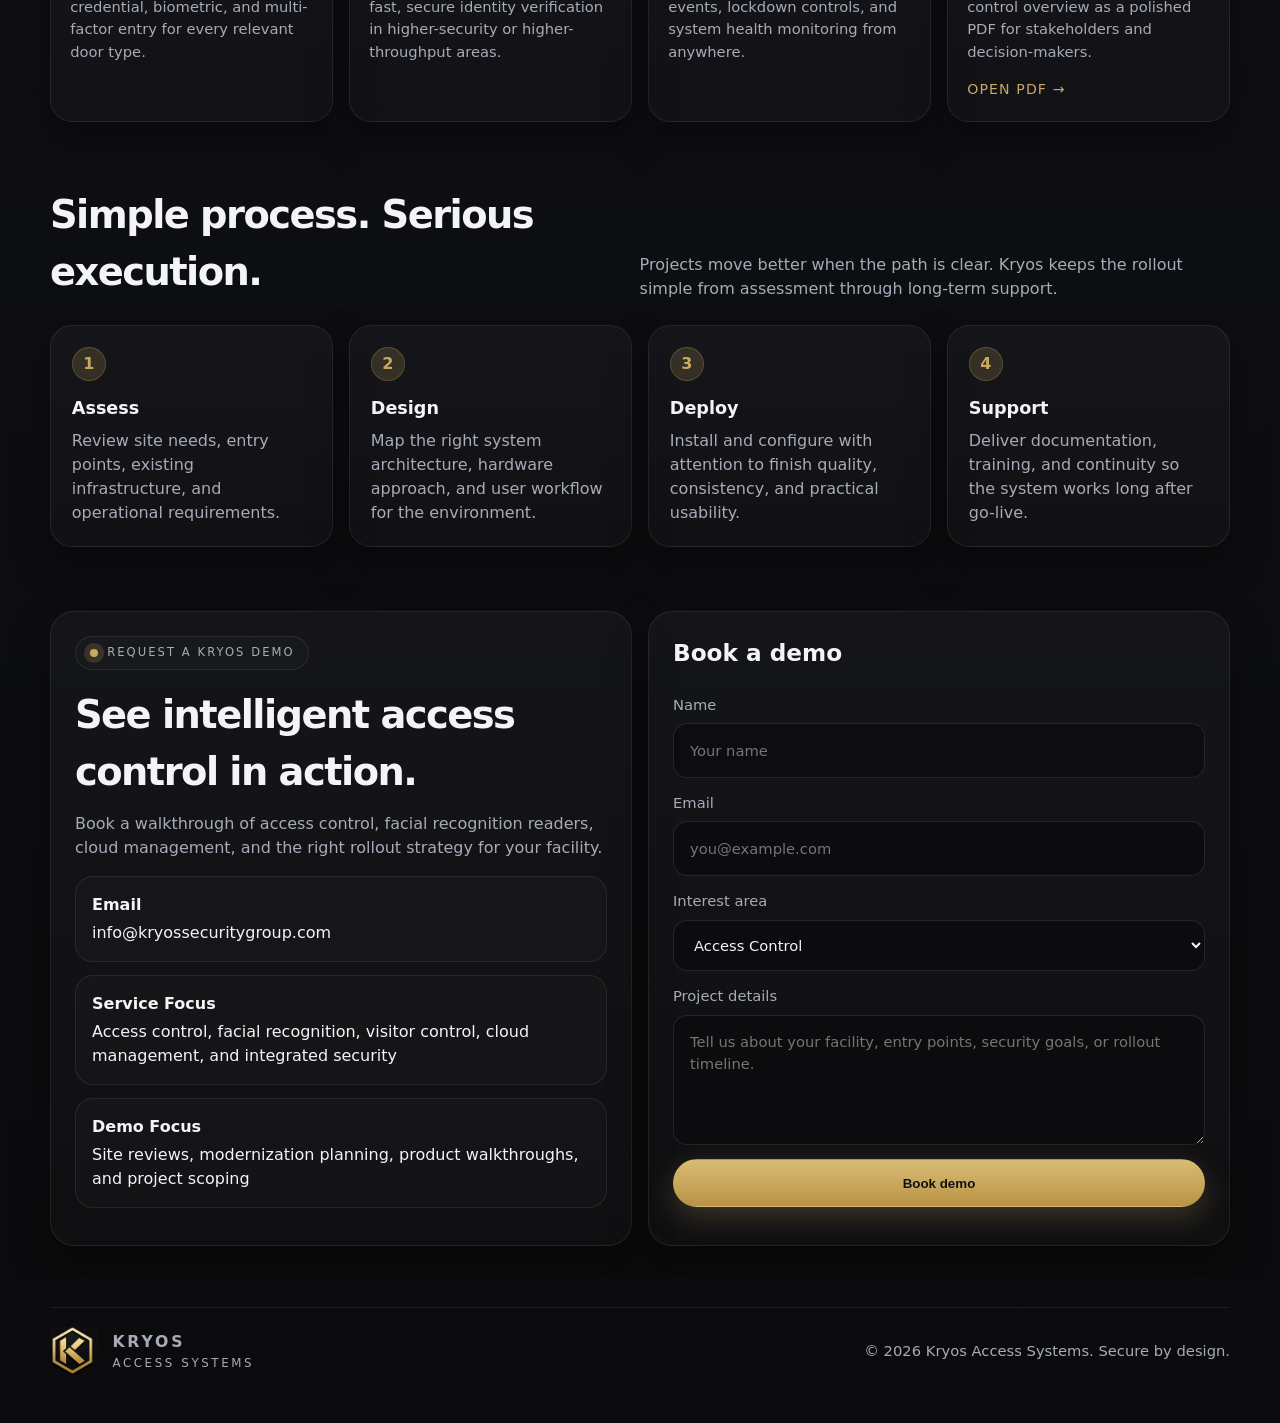
==== commit 7e425538: "Add solution landing pages" ====
--- a/index.html
+++ b/index.html
@@ -30,13 +30,13 @@
         </div>
       </a>
 
-      <nav class="nav-links" aria-label="Primary navigation">
-        <a href="#services">Solutions</a>
-        <a href="#platform">Platform</a>
-        <a href="#biometrics">Biometrics</a>
-        <a href="#brochure">Brochure</a>
-        <a href="#process">Process</a>
-        <a href="#contact">Contact</a>
+      <nav class="nav-links" aria-label="Primary navigation">
+        <a href="access-control.html">Access Control</a>
+        <a href="facial-recognition.html">Facial Recognition</a>
+        <a href="#platform">Platform</a>
+        <a href="#brochure">Brochure</a>
+        <a href="#process">Process</a>
+        <a href="#contact">Contact</a>
       </nav>
     </div>
   </header>
@@ -120,16 +120,18 @@
         </div>
 
         <div class="cards">
-          <article class="card">
-            <div class="icon" aria-hidden="true">A</div>
-            <h3>Access Control Systems</h3>
-            <p>Door controllers, readers, smart credentials, schedules, permissions, and reporting configured for real-world operations.</p>
-          </article>
-          <article class="card">
-            <div class="icon" aria-hidden="true">F</div>
-            <h3>Facial Recognition Readers</h3>
-            <p>Touchless biometric entry designed for frictionless throughput, enhanced security, and modern tenant or employee experiences.</p>
-          </article>
+          <article class="card">
+            <div class="icon" aria-hidden="true">A</div>
+            <h3>Access Control Systems</h3>
+            <p>Door controllers, readers, smart credentials, schedules, permissions, and reporting configured for real-world operations.</p>
+            <p style="margin-top:0.85rem;"><a href="access-control.html" style="color:var(--gold); font-weight:600;">Learn more →</a></p>
+          </article>
+          <article class="card">
+            <div class="icon" aria-hidden="true">F</div>
+            <h3>Facial Recognition Readers</h3>
+            <p>Touchless biometric entry designed for frictionless throughput, enhanced security, and modern tenant or employee experiences.</p>
+            <p style="margin-top:0.85rem;"><a href="facial-recognition.html" style="color:var(--gold); font-weight:600;">Learn more →</a></p>
+          </article>
           <article class="card">
             <div class="icon" aria-hidden="true">C</div>
             <h3>Cloud Management</h3>
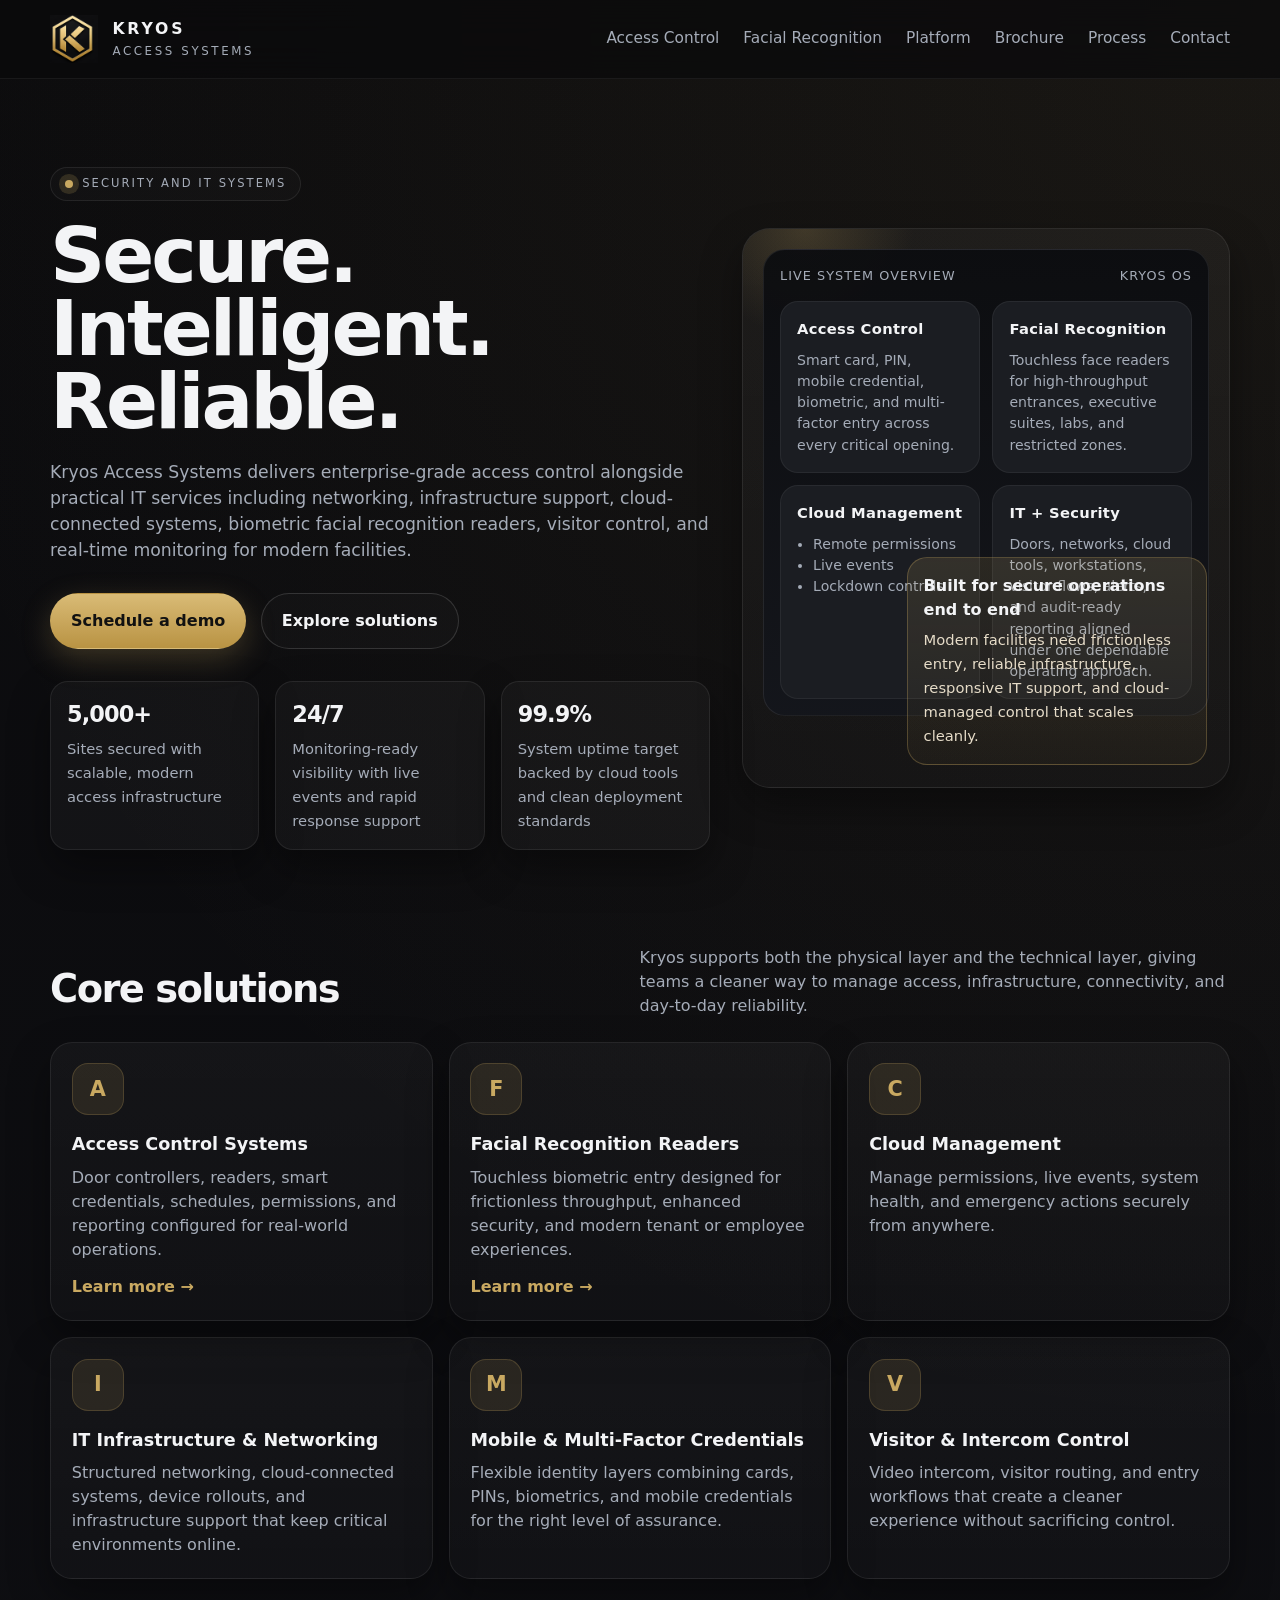
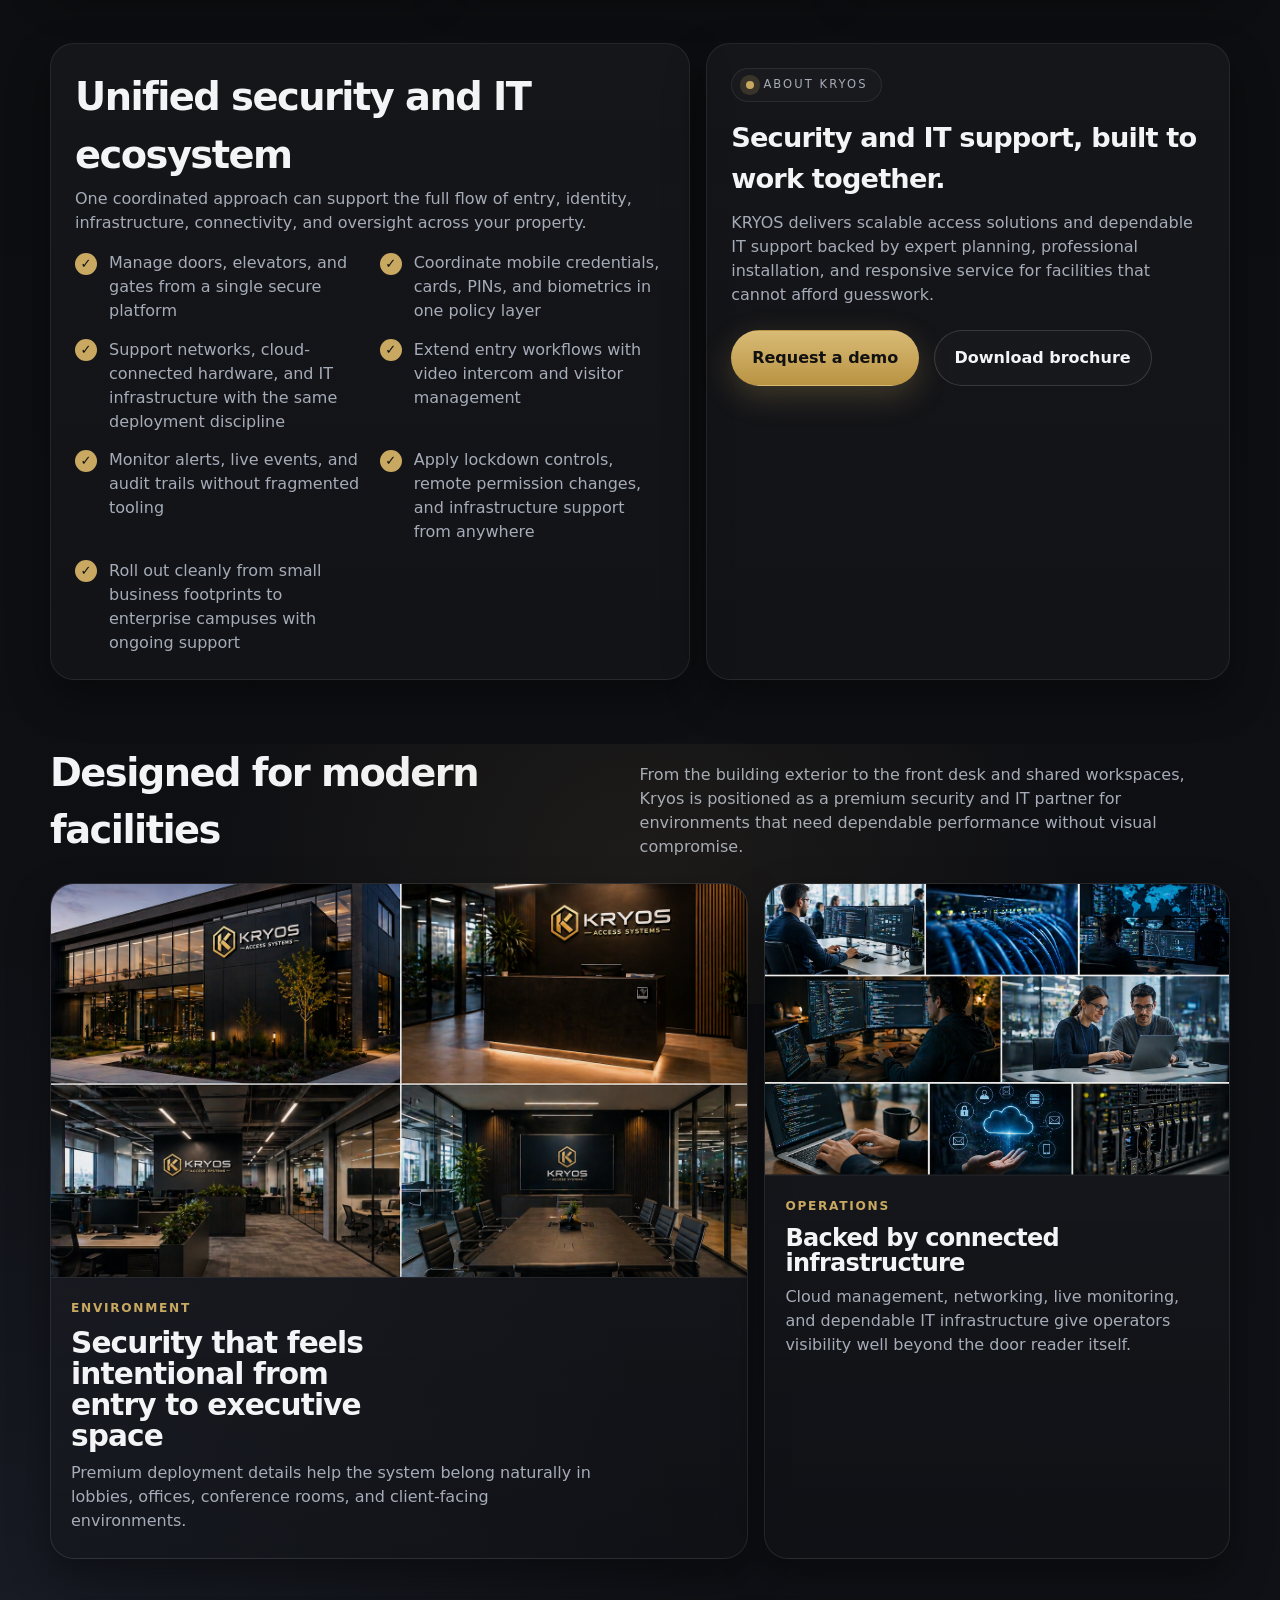
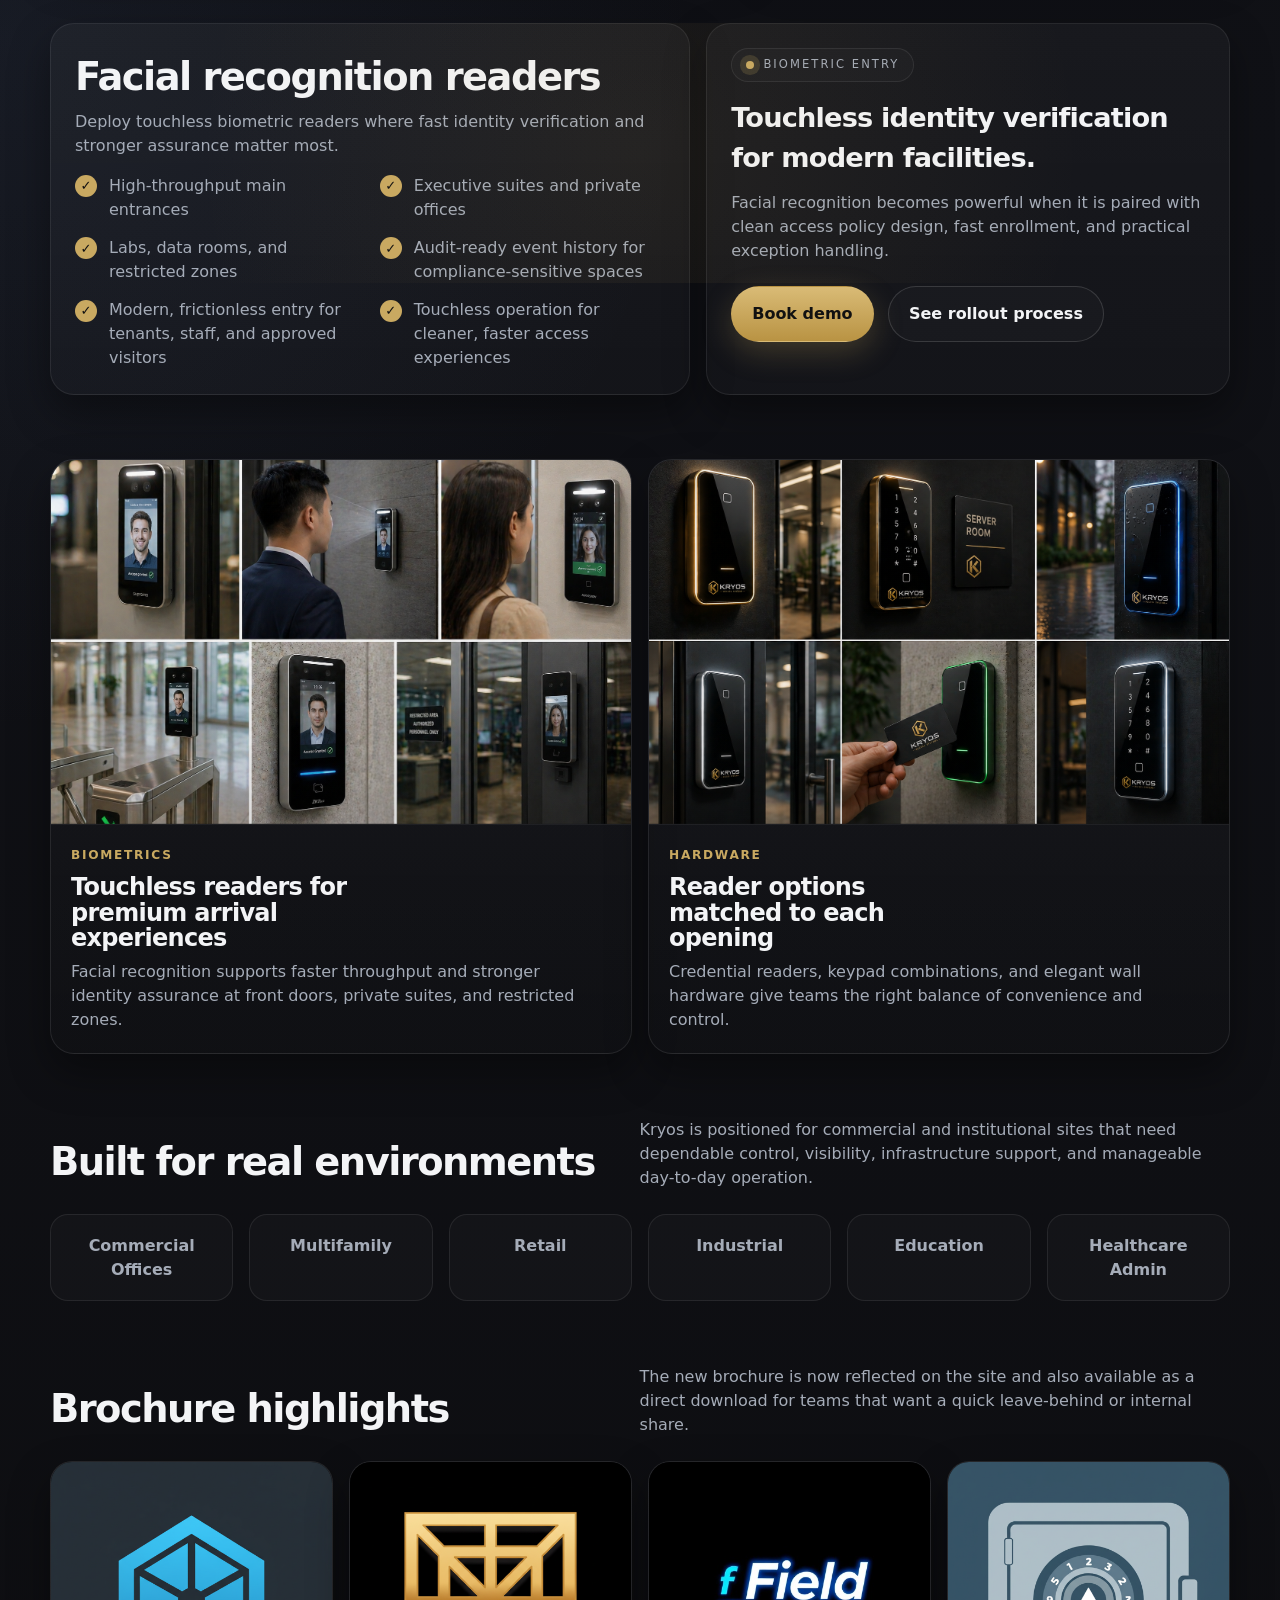
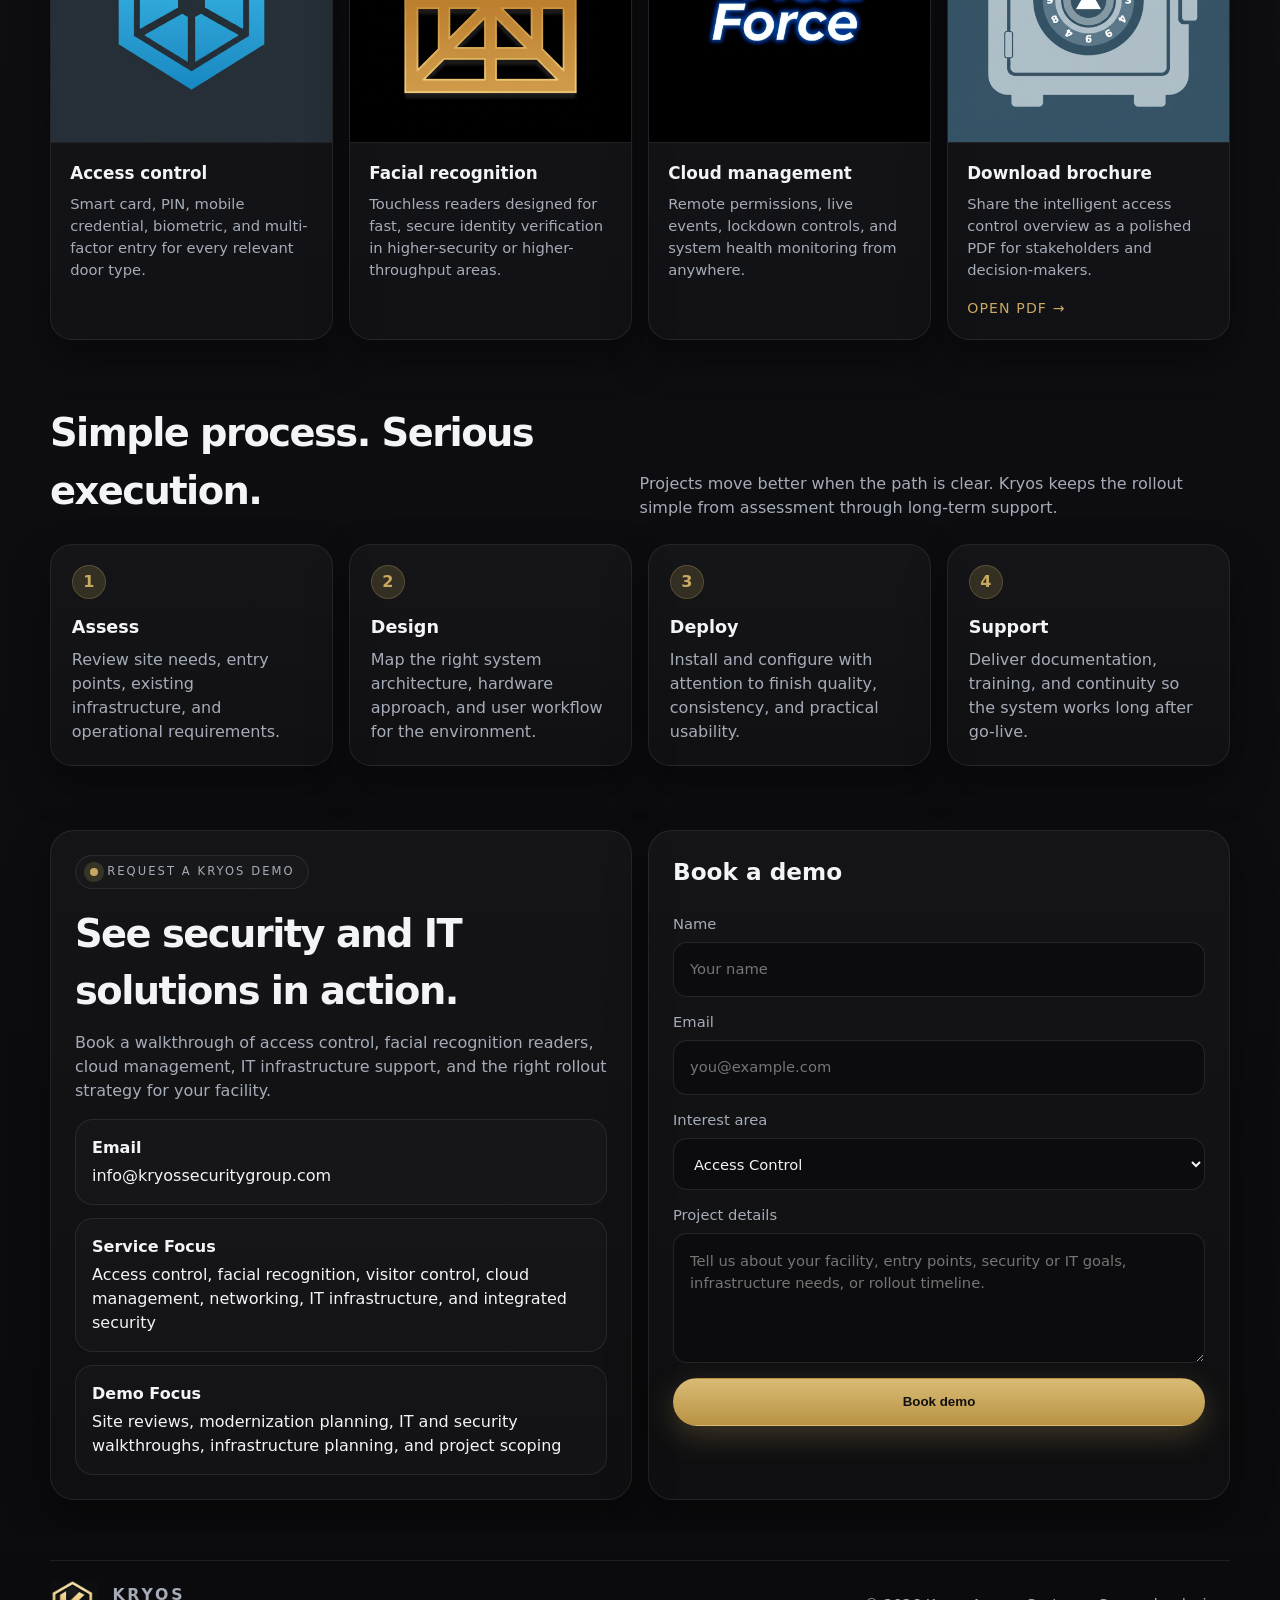
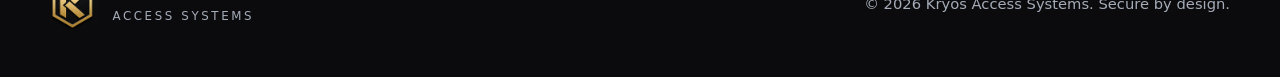
==== commit a6428205: "Update site content and deploy assets" ====
--- a/index.html
+++ b/index.html
@@ -3,10 +3,10 @@
 <head>
   <meta charset="UTF-8" />
   <meta name="viewport" content="width=device-width, initial-scale=1.0" />
-  <meta name="description" content="Kryos Access Systems delivers intelligent access control with facial recognition readers, cloud management, smart credentials, visitor control, and enterprise-grade security for modern facilities." />
+  <meta name="description" content="Kryos Access Systems delivers intelligent access control, facial recognition, cloud management, IT infrastructure, networking, and enterprise-grade security support for modern facilities." />
   <meta name="theme-color" content="#0d0d10" />
   <meta property="og:title" content="Kryos Access Systems" />
-  <meta property="og:description" content="Intelligent access control, facial recognition, cloud management, and integrated security systems built for modern environments." />
+  <meta property="og:description" content="Intelligent access control, facial recognition, cloud management, IT services, and integrated security systems built for modern environments." />
   <meta property="og:type" content="website" />
   <meta name="twitter:card" content="summary_large_image" />
   <title>Kryos Access Systems</title>
@@ -45,10 +45,10 @@
     <section class="hero" id="top">
       <div class="container hero-grid">
         <div>
-          <div class="eyebrow">Intelligent access control</div>
+          <div class="eyebrow">Security and IT systems</div>
           <h1>Secure. Intelligent. Reliable.</h1>
           <p>
-            Kryos Access Systems delivers enterprise-grade access control with smart credentials, cloud management, biometric facial recognition readers, visitor control, and real-time monitoring for modern facilities.
+            Kryos Access Systems delivers enterprise-grade access control alongside practical IT services including networking, infrastructure support, cloud-connected systems, biometric facial recognition readers, visitor control, and real-time monitoring for modern facilities.
           </p>
           <div class="hero-actions">
             <a class="button" href="#contact">Schedule a demo</a>
@@ -85,39 +85,39 @@
                 <h3>Facial Recognition</h3>
                 <p>Touchless face readers for high-throughput entrances, executive suites, labs, and restricted zones.</p>
               </div>
-              <div class="panel">
-                <h3>Cloud Management</h3>
-                <ul>
-                  <li>Remote permissions</li>
-                  <li>Live events</li>
-                  <li>Lockdown controls</li>
-                </ul>
-              </div>
-              <div class="panel">
-                <h3>Unified Ecosystem</h3>
-                <p>Doors, elevators, gates, video intercom, visitor flows, alerts, and audit-ready reporting on one secure platform.</p>
-              </div>
-            </div>
-          </div>
-
-          <div class="hero-badge">
-            <strong>Built for the future of entry</strong>
-            <span>Modern facilities need frictionless security, touchless identity verification, and cloud-managed control that scales cleanly.</span>
-          </div>
-        </aside>
-      </div>
-    </section>
+              <div class="panel">
+                <h3>Cloud Management</h3>
+                <ul>
+                  <li>Remote permissions</li>
+                  <li>Live events</li>
+                  <li>Lockdown controls</li>
+                </ul>
+              </div>
+              <div class="panel">
+                <h3>IT + Security</h3>
+                <p>Doors, networks, cloud tools, workstations, visitor flows, alerts, and audit-ready reporting aligned under one dependable operating approach.</p>
+              </div>
+            </div>
+          </div>
+
+          <div class="hero-badge">
+            <strong>Built for secure operations end to end</strong>
+            <span>Modern facilities need frictionless entry, reliable infrastructure, responsive IT support, and cloud-managed control that scales cleanly.</span>
+          </div>
+        </aside>
+      </div>
+    </section>
 
     <section id="services">
       <div class="container">
         <div class="section-heading">
           <div>
-            <h2>Core solutions</h2>
-          </div>
-          <p>
-            The brochure sharpens the story around a premium access stack: secure identity, easier management, and less friction for the people moving through your building every day.
-          </p>
-        </div>
+            <h2>Core solutions</h2>
+          </div>
+          <p>
+            Kryos supports both the physical layer and the technical layer, giving teams a cleaner way to manage access, infrastructure, connectivity, and day-to-day reliability.
+          </p>
+        </div>
 
         <div class="cards">
           <article class="card">
@@ -132,68 +132,100 @@
             <p>Touchless biometric entry designed for frictionless throughput, enhanced security, and modern tenant or employee experiences.</p>
             <p style="margin-top:0.85rem;"><a href="facial-recognition.html" style="color:var(--gold); font-weight:600;">Learn more →</a></p>
           </article>
-          <article class="card">
-            <div class="icon" aria-hidden="true">C</div>
-            <h3>Cloud Management</h3>
-            <p>Manage permissions, live events, system health, and emergency actions securely from anywhere.</p>
-          </article>
-          <article class="card">
-            <div class="icon" aria-hidden="true">M</div>
-            <h3>Mobile & Multi-Factor Credentials</h3>
-            <p>Flexible identity layers combining cards, PINs, biometrics, and mobile credentials for the right level of assurance.</p>
-          </article>
+          <article class="card">
+            <div class="icon" aria-hidden="true">C</div>
+            <h3>Cloud Management</h3>
+            <p>Manage permissions, live events, system health, and emergency actions securely from anywhere.</p>
+          </article>
+          <article class="card">
+            <div class="icon" aria-hidden="true">I</div>
+            <h3>IT Infrastructure & Networking</h3>
+            <p>Structured networking, cloud-connected systems, device rollouts, and infrastructure support that keep critical environments online.</p>
+          </article>
+          <article class="card">
+            <div class="icon" aria-hidden="true">M</div>
+            <h3>Mobile & Multi-Factor Credentials</h3>
+            <p>Flexible identity layers combining cards, PINs, biometrics, and mobile credentials for the right level of assurance.</p>
+          </article>
           <article class="card">
             <div class="icon" aria-hidden="true">V</div>
             <h3>Visitor & Intercom Control</h3>
             <p>Video intercom, visitor routing, and entry workflows that create a cleaner experience without sacrificing control.</p>
           </article>
-          <article class="card">
-            <div class="icon" aria-hidden="true">S</div>
-            <h3>Scalable Support</h3>
-            <p>Expert planning, professional installation, documentation, and responsive support from small business sites to enterprise deployments.</p>
-          </article>
-        </div>
-      </div>
-    </section>
-
-    <section id="platform">
-      <div class="container feature-list">
-        <div class="feature-block">
+        </div>
+      </div>
+    </section>
+
+    <section id="platform">
+      <div class="container feature-list">
+        <div class="feature-block">
           <div class="section-heading" style="margin-bottom:0.25rem;">
             <div>
-              <h2>Unified security ecosystem</h2>
-            </div>
-          </div>
-          <p style="color: var(--muted); margin-top: 0;">
-            One secure platform can coordinate the full flow of entry, identity, and oversight across your property.
-          </p>
-          <div class="check-grid" aria-label="Kryos differentiators">
-            <div class="check">Manage doors, elevators, and gates from a single secure platform</div>
-            <div class="check">Coordinate mobile credentials, cards, PINs, and biometrics in one policy layer</div>
-            <div class="check">Extend entry workflows with video intercom and visitor management</div>
-            <div class="check">Monitor alerts, live events, and audit trails without fragmented tooling</div>
-            <div class="check">Apply lockdown controls and remote permission changes from anywhere</div>
-            <div class="check">Roll out cleanly from small business footprints to enterprise campuses</div>
-          </div>
-        </div>
-
-        <aside class="cta-panel">
-          <div class="eyebrow" style="margin-bottom:1rem;">About Kryos</div>
-          <h3 style="font-size:1.7rem; margin:0 0 0.75rem; letter-spacing:-0.03em;">Security is our mission. Innovation is our standard.</h3>
-          <p style="margin:0; color: var(--muted);">
-            KRYOS delivers scalable access solutions backed by expert planning, professional installation, and responsive support for facilities that cannot afford guesswork.
-          </p>
+              <h2>Unified security and IT ecosystem</h2>
+            </div>
+          </div>
+          <p style="color: var(--muted); margin-top: 0;">
+            One coordinated approach can support the full flow of entry, identity, infrastructure, connectivity, and oversight across your property.
+          </p>
+          <div class="check-grid" aria-label="Kryos differentiators">
+            <div class="check">Manage doors, elevators, and gates from a single secure platform</div>
+            <div class="check">Coordinate mobile credentials, cards, PINs, and biometrics in one policy layer</div>
+            <div class="check">Support networks, cloud-connected hardware, and IT infrastructure with the same deployment discipline</div>
+            <div class="check">Extend entry workflows with video intercom and visitor management</div>
+            <div class="check">Monitor alerts, live events, and audit trails without fragmented tooling</div>
+            <div class="check">Apply lockdown controls, remote permission changes, and infrastructure support from anywhere</div>
+            <div class="check">Roll out cleanly from small business footprints to enterprise campuses with ongoing support</div>
+          </div>
+        </div>
+
+        <aside class="cta-panel">
+          <div class="eyebrow" style="margin-bottom:1rem;">About Kryos</div>
+          <h3 style="font-size:1.7rem; margin:0 0 0.75rem; letter-spacing:-0.03em;">Security and IT support, built to work together.</h3>
+          <p style="margin:0; color: var(--muted);">
+            KRYOS delivers scalable access solutions and dependable IT support backed by expert planning, professional installation, and responsive service for facilities that cannot afford guesswork.
+          </p>
           <div class="hero-actions" style="margin-top:1.4rem;">
             <a class="button" href="#contact">Request a demo</a>
             <a class="button-secondary" href="#brochure">Download brochure</a>
           </div>
-        </aside>
-      </div>
-    </section>
-
-    <section id="biometrics">
-      <div class="container feature-list">
-        <div class="feature-block">
+        </aside>
+      </div>
+    </section>
+
+    <section id="visuals">
+      <div class="container">
+        <div class="section-heading">
+          <div>
+            <h2>Designed for modern facilities</h2>
+          </div>
+          <p>
+            From the building exterior to the front desk and shared workspaces, Kryos is positioned as a premium security and IT partner for environments that need dependable performance without visual compromise.
+          </p>
+        </div>
+        <div class="media-showcase media-showcase-wide">
+          <article class="media-card media-card-large">
+            <img src="kryos-hq-spaces.png" alt="Kryos branded office exterior, lobby, workspace, and conference room environments" loading="lazy" />
+            <div class="media-copy">
+              <span class="media-kicker">Environment</span>
+              <h3>Security that feels intentional from entry to executive space</h3>
+              <p>Premium deployment details help the system belong naturally in lobbies, offices, conference rooms, and client-facing environments.</p>
+            </div>
+          </article>
+          <article class="media-card">
+            <img src="kryos-cloud-ops.png" alt="Cloud operations, coding workstations, network hardware, and server infrastructure" loading="lazy" />
+            <div class="media-copy">
+              <span class="media-kicker">Operations</span>
+              <h3>Backed by connected infrastructure</h3>
+              <p>Cloud management, networking, live monitoring, and dependable IT infrastructure give operators visibility well beyond the door reader itself.</p>
+            </div>
+          </article>
+        </div>
+      </div>
+    </section>
+
+    <section id="biometrics">
+      <div class="container feature-list">
+        <div class="feature-block">
           <div class="section-heading" style="margin-bottom:0.25rem;">
             <div>
               <h2>Facial recognition readers</h2>
@@ -222,29 +254,53 @@
             <a class="button" href="#contact">Book demo</a>
             <a class="button-secondary" href="#process">See rollout process</a>
           </div>
-        </aside>
-      </div>
-    </section>
-
-    <section id="industries">
-      <div class="container">
+        </aside>
+      </div>
+    </section>
+
+    <section>
+      <div class="container">
+        <div class="media-showcase">
+          <article class="media-card">
+            <img src="kryos-facial-readers.png" alt="Touchless facial recognition readers installed at office entrances and secure interior doors" loading="lazy" />
+            <div class="media-copy">
+              <span class="media-kicker">Biometrics</span>
+              <h3>Touchless readers for premium arrival experiences</h3>
+              <p>Facial recognition supports faster throughput and stronger identity assurance at front doors, private suites, and restricted zones.</p>
+            </div>
+          </article>
+          <article class="media-card">
+            <img src="kryos-access-readers.png" alt="Kryos branded access control readers with keypad and credential card presentation" loading="lazy" />
+            <div class="media-copy">
+              <span class="media-kicker">Hardware</span>
+              <h3>Reader options matched to each opening</h3>
+              <p>Credential readers, keypad combinations, and elegant wall hardware give teams the right balance of convenience and control.</p>
+            </div>
+          </article>
+        </div>
+      </div>
+    </section>
+
+    <section id="industries">
+      <div class="container">
         <div class="section-heading">
-          <div>
-            <h2>Built for real environments</h2>
-          </div>
-          <p>
-            Kryos is positioned for commercial and institutional sites that need dependable control, visibility, and manageable day-to-day operation.
-          </p>
-        </div>
-        <div class="industries">
-          <div class="industry">Commercial Offices</div>
-          <div class="industry">Multifamily</div>
-          <div class="industry">Retail</div>
-          <div class="industry">Industrial</div>
-          <div class="industry">Education</div>
-        </div>
-      </div>
-    </section>
+          <div>
+            <h2>Built for real environments</h2>
+          </div>
+          <p>
+            Kryos is positioned for commercial and institutional sites that need dependable control, visibility, infrastructure support, and manageable day-to-day operation.
+          </p>
+        </div>
+        <div class="industries">
+          <div class="industry">Commercial Offices</div>
+          <div class="industry">Multifamily</div>
+          <div class="industry">Retail</div>
+          <div class="industry">Industrial</div>
+          <div class="industry">Education</div>
+          <div class="industry">Healthcare Admin</div>
+        </div>
+      </div>
+    </section>
 
     <section id="brochure">
       <div class="container">
@@ -337,25 +393,25 @@
       <div class="container contact-grid">
         <div class="feature-block">
           <div class="eyebrow" style="margin-bottom:1rem;">Request a KRYOS demo</div>
-          <h2 style="margin:0 0 0.7rem; font-size:clamp(1.9rem,3vw,3rem); letter-spacing:-0.04em;">See intelligent access control in action.</h2>
-          <p style="margin:0; color:var(--muted);">
-            Book a walkthrough of access control, facial recognition readers, cloud management, and the right rollout strategy for your facility.
-          </p>
+          <h2 style="margin:0 0 0.7rem; font-size:clamp(1.9rem,3vw,3rem); letter-spacing:-0.04em;">See security and IT solutions in action.</h2>
+          <p style="margin:0; color:var(--muted);">
+            Book a walkthrough of access control, facial recognition readers, cloud management, IT infrastructure support, and the right rollout strategy for your facility.
+          </p>
           <div class="contact-list">
             <div class="contact-item">
               <strong>Email</strong>
               <span>info@kryossecuritygroup.com</span>
             </div>
-            <div class="contact-item">
-              <strong>Service Focus</strong>
-              <span>Access control, facial recognition, visitor control, cloud management, and integrated security</span>
-            </div>
-            <div class="contact-item">
-              <strong>Demo Focus</strong>
-              <span>Site reviews, modernization planning, product walkthroughs, and project scoping</span>
-            </div>
-          </div>
-        </div>
+            <div class="contact-item">
+              <strong>Service Focus</strong>
+              <span>Access control, facial recognition, visitor control, cloud management, networking, IT infrastructure, and integrated security</span>
+            </div>
+            <div class="contact-item">
+              <strong>Demo Focus</strong>
+              <span>Site reviews, modernization planning, IT and security walkthroughs, infrastructure planning, and project scoping</span>
+            </div>
+          </div>
+        </div>
 
         <div class="feature-block">
           <h3 style="margin-top:0; font-size:1.45rem;">Book a demo</h3>
@@ -385,17 +441,18 @@
             </label>
             <label>
               Interest area
-              <select name="projectType">
-                <option>Access Control</option>
-                <option>Facial Recognition Readers</option>
-                <option>Cloud Management</option>
-                <option>Visitor / Intercom Control</option>
-                <option>Enterprise Rollout</option>
-              </select>
-            </label>
+              <select name="projectType">
+                <option>Access Control</option>
+                <option>Facial Recognition Readers</option>
+                <option>Cloud Management</option>
+                <option>IT Infrastructure / Networking</option>
+                <option>Visitor / Intercom Control</option>
+                <option>Enterprise Rollout</option>
+              </select>
+            </label>
             <label>
               Project details
-              <textarea name="details" placeholder="Tell us about your facility, entry points, security goals, or rollout timeline."></textarea>
+              <textarea name="details" placeholder="Tell us about your facility, entry points, security or IT goals, infrastructure needs, or rollout timeline."></textarea>
             </label>
             <button class="button" type="submit">Book demo</button>
             <p id="formStatus" style="margin:0; color:var(--muted);" aria-live="polite"></p>
--- a/styles.css
+++ b/styles.css
@@ -152,6 +152,7 @@
 
     .hero {
       padding: 5.5rem 0 4rem;
+      position: relative;
     }
 
     .hero-grid {
@@ -348,6 +349,21 @@
       margin: 0;
       color: var(--muted);
       max-width: 58ch;
+    }
+
+    #visuals,
+    #biometrics {
+      position: relative;
+    }
+
+    #visuals::before,
+    #biometrics::before {
+      content: "";
+      position: absolute;
+      inset: 2rem 0 auto;
+      height: 260px;
+      background: radial-gradient(circle at center, rgba(201,169,97,0.08), transparent 68%);
+      pointer-events: none;
     }
 
     .cards {
@@ -434,7 +450,7 @@
 
     .industries {
       display: grid;
-      grid-template-columns: repeat(5, minmax(0,1fr));
+      grid-template-columns: repeat(auto-fit, minmax(150px, 1fr));
       gap: 1rem;
     }
 
@@ -502,6 +518,101 @@
       font-size: 0.88rem;
       letter-spacing: 0.08em;
       text-transform: uppercase;
+    }
+
+    .media-showcase {
+      display: grid;
+      grid-template-columns: repeat(2, minmax(0, 1fr));
+      gap: 1rem;
+      align-items: stretch;
+    }
+
+    .media-showcase-wide {
+      grid-template-columns: 1.2fr 0.8fr;
+    }
+
+    .media-card {
+      position: relative;
+      overflow: hidden;
+      border-radius: 24px;
+      background: linear-gradient(180deg, rgba(255,255,255,0.04), rgba(255,255,255,0.02));
+      border: 1px solid var(--line);
+      box-shadow: var(--shadow);
+      transition: transform 0.28s ease, border-color 0.28s ease, box-shadow 0.28s ease;
+    }
+
+    .media-card::before {
+      content: "";
+      position: absolute;
+      inset: 0;
+      background: linear-gradient(180deg, rgba(7,8,10,0.02) 0%, rgba(7,8,10,0.06) 48%, rgba(7,8,10,0.28) 100%);
+      pointer-events: none;
+      z-index: 1;
+    }
+
+    .media-card:hover,
+    .media-card:focus-within {
+      transform: translateY(-4px);
+      border-color: rgba(201,169,97,0.34);
+      box-shadow: 0 22px 48px rgba(0,0,0,0.42);
+    }
+
+    .media-card img {
+      width: 100%;
+      aspect-ratio: 16 / 10;
+      object-fit: cover;
+      object-position: center;
+      border-bottom: 1px solid var(--line);
+      transform: scale(1.01);
+      transition: transform 0.45s ease;
+    }
+
+    .media-card-large img {
+      aspect-ratio: 16 / 9;
+    }
+
+    .media-card:hover img,
+    .media-card:focus-within img {
+      transform: scale(1.045);
+    }
+
+    .media-copy {
+      position: relative;
+      z-index: 2;
+      padding: 1.2rem 1.25rem 1.35rem;
+    }
+
+    .media-kicker {
+      display: inline-block;
+      margin-bottom: 0.7rem;
+      color: var(--gold);
+      font-size: 0.76rem;
+      letter-spacing: 0.14em;
+      text-transform: uppercase;
+      font-weight: 700;
+    }
+
+    .media-copy h3 {
+      margin: 0 0 0.55rem;
+      font-size: clamp(1.18rem, 2vw, 1.5rem);
+      letter-spacing: -0.03em;
+      line-height: 1.05;
+      max-width: 18ch;
+    }
+
+    .media-copy p {
+      margin: 0;
+      color: var(--muted);
+      max-width: 52ch;
+    }
+
+    .media-card-large .media-copy {
+      padding-bottom: 1.55rem;
+    }
+
+    .media-card-large .media-copy h3 {
+      font-size: clamp(1.35rem, 2.4vw, 1.85rem);
+      max-width: 16ch;
     }
 
     .industry {
@@ -622,7 +733,9 @@
       .cards,
       .process,
       .industries,
-      .apps {
+      .apps,
+      .media-showcase,
+      .media-showcase-wide {
         grid-template-columns: 1fr 1fr;
       }
 
@@ -640,13 +753,38 @@
       .nav-links {
         width: 100%;
         flex-wrap: wrap;
-        gap: 1rem;
-        justify-content: space-between;
+        gap: 0.7rem 0.4rem;
+        justify-content: center;
         font-size: 0.9rem;
+      }
+
+      .nav-links a {
+        flex: 0 1 calc(33.333% - 0.3rem);
+        text-align: center;
       }
 
       .hero {
         padding-top: 3.5rem;
+      }
+
+      .media-card,
+      .media-card:hover,
+      .media-card:focus-within {
+        transform: none;
+      }
+
+      .media-card img,
+      .media-card:hover img,
+      .media-card:focus-within img {
+        transform: none;
+      }
+
+      .media-copy {
+        padding: 1rem 1rem 1.15rem;
+      }
+
+      .media-copy h3 {
+        max-width: none;
       }
 
       .hero-grid,
@@ -657,7 +795,9 @@
       .contact-grid,
       .industries,
       .apps,
-      .check-grid {
+      .check-grid,
+      .media-showcase,
+      .media-showcase-wide {
         grid-template-columns: 1fr;
       }
 
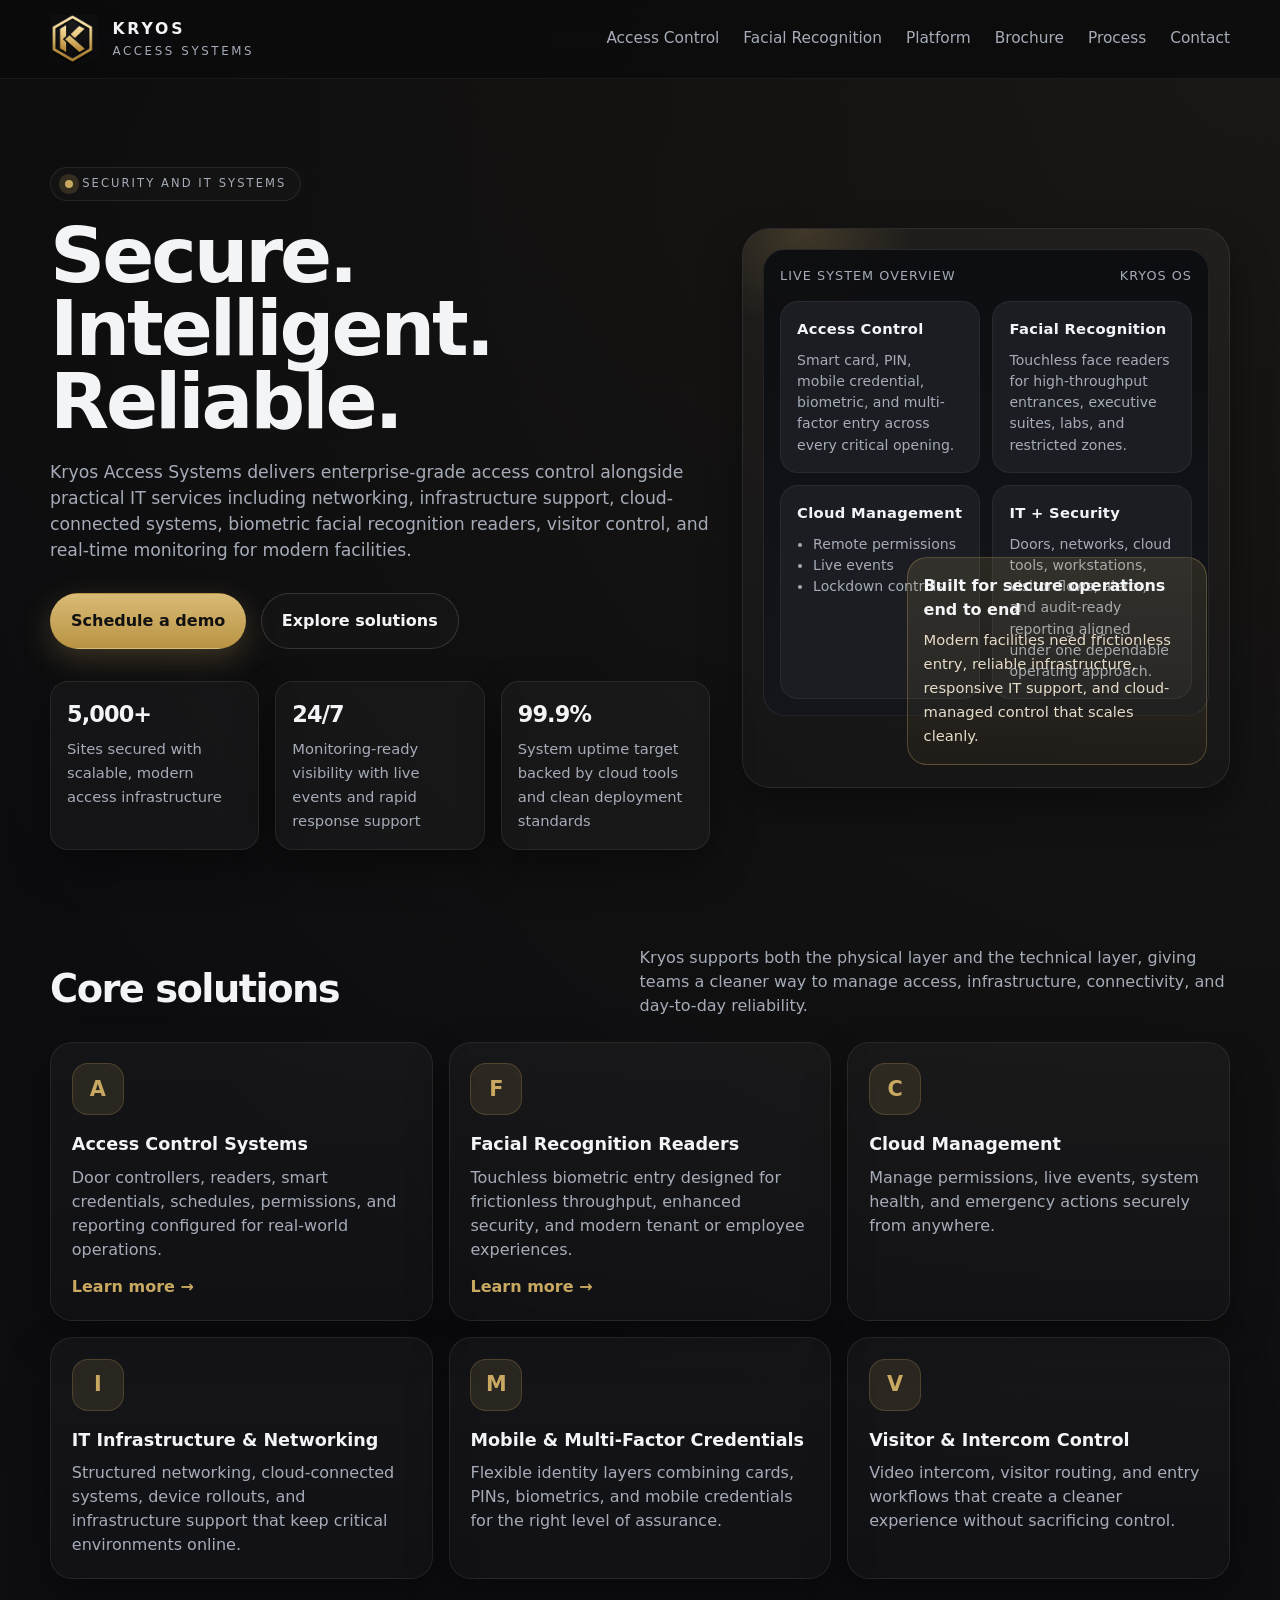
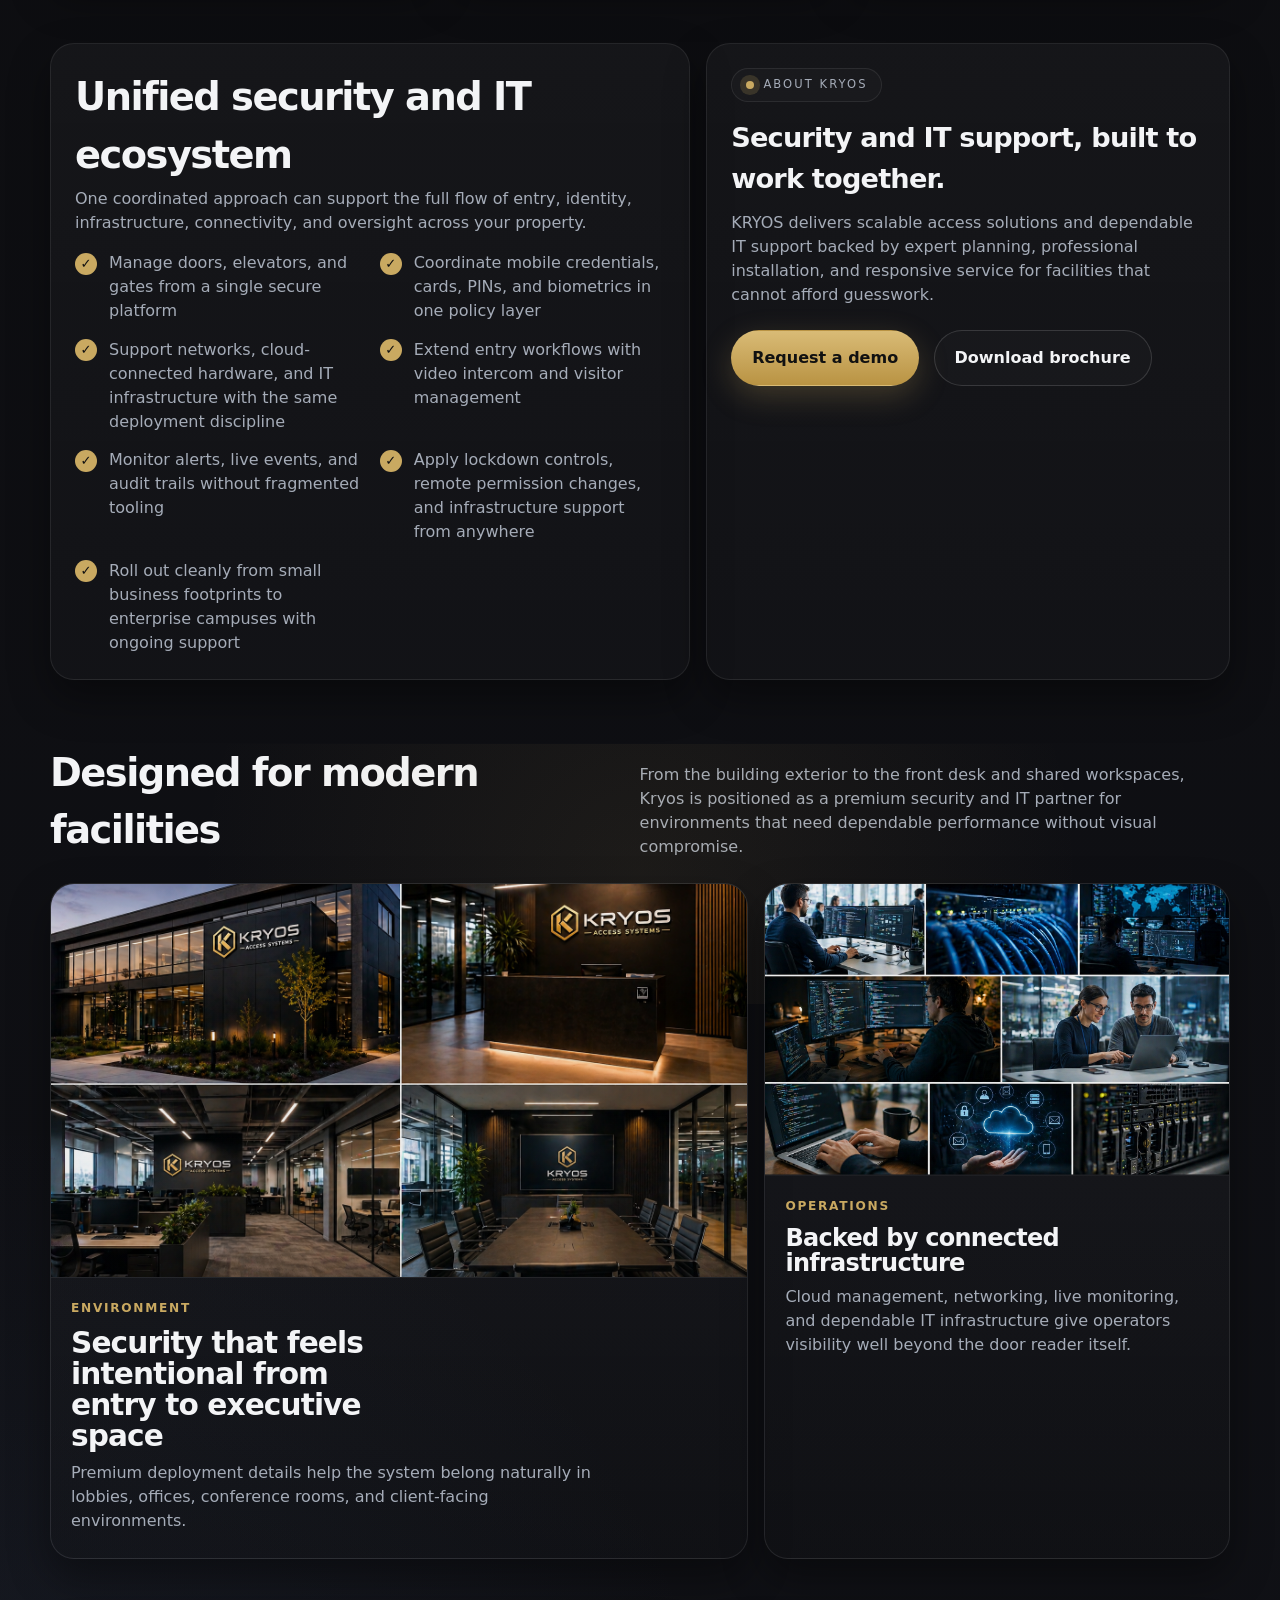
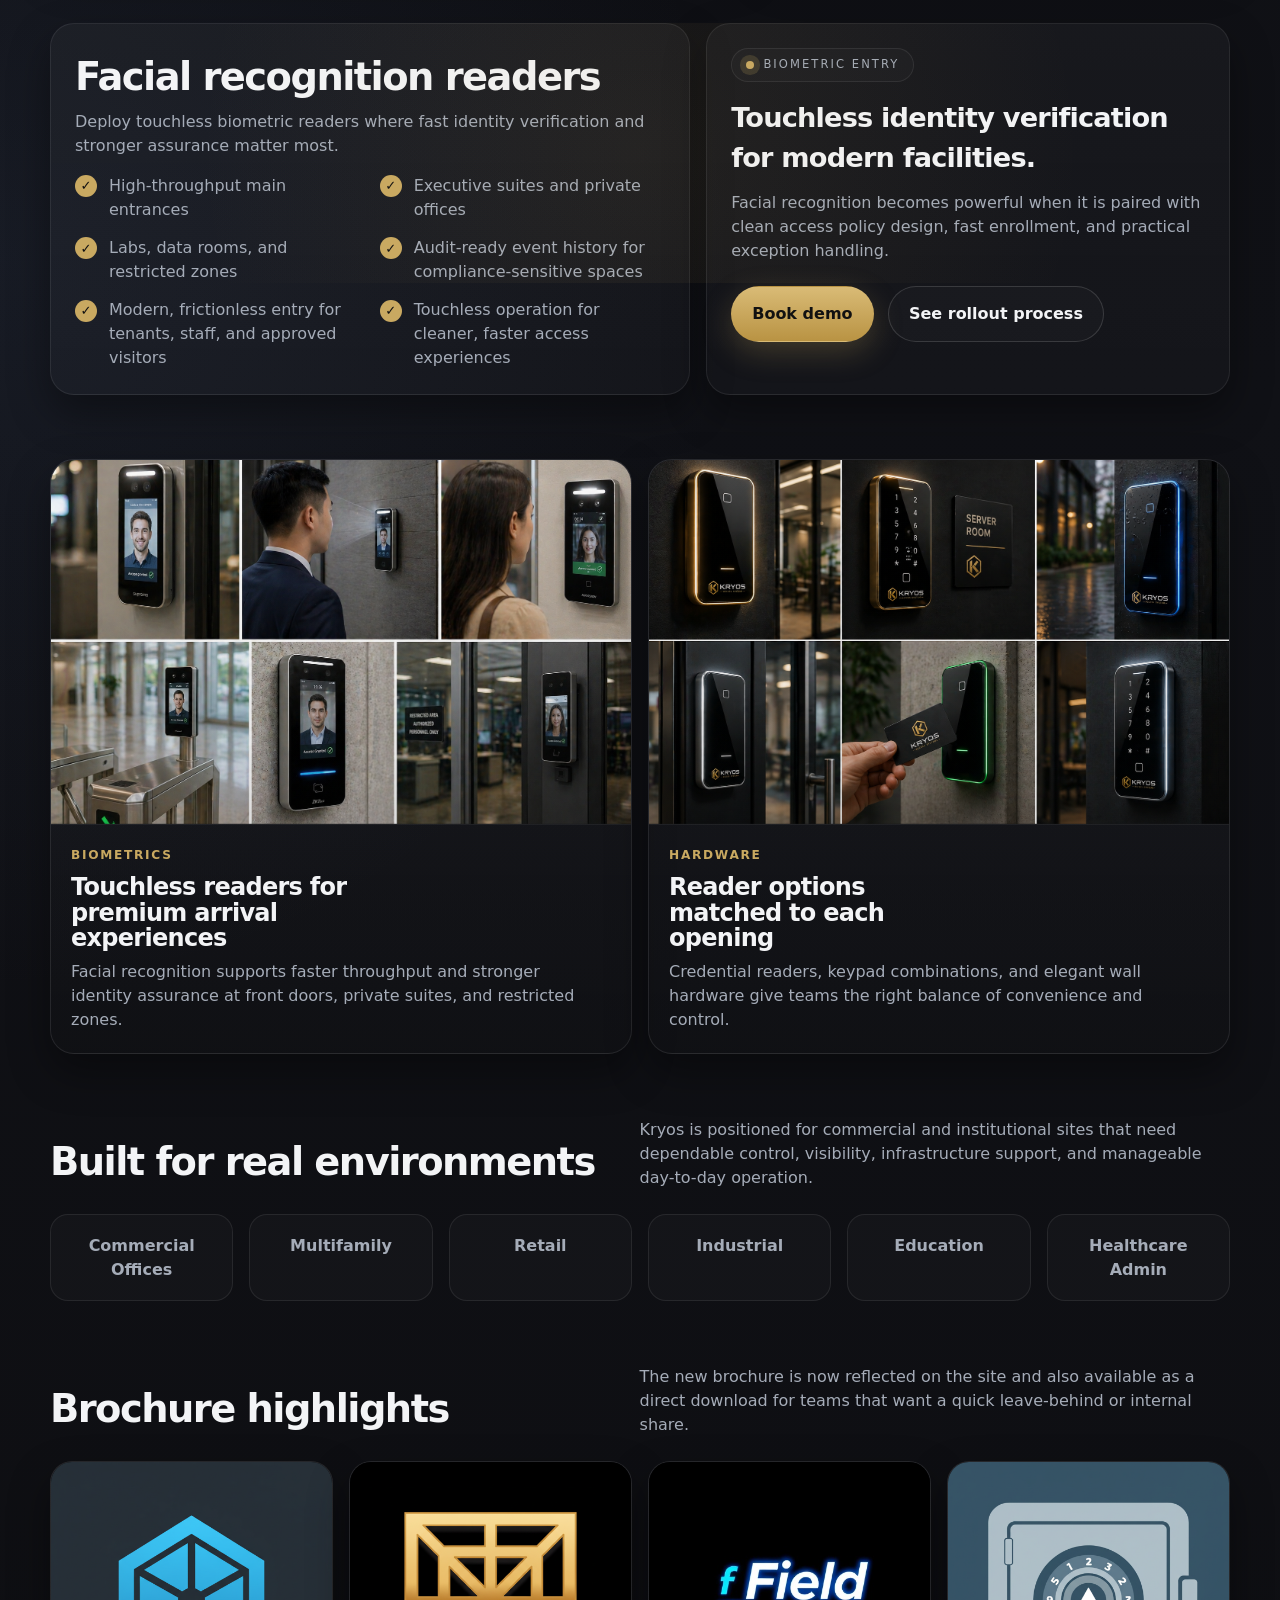
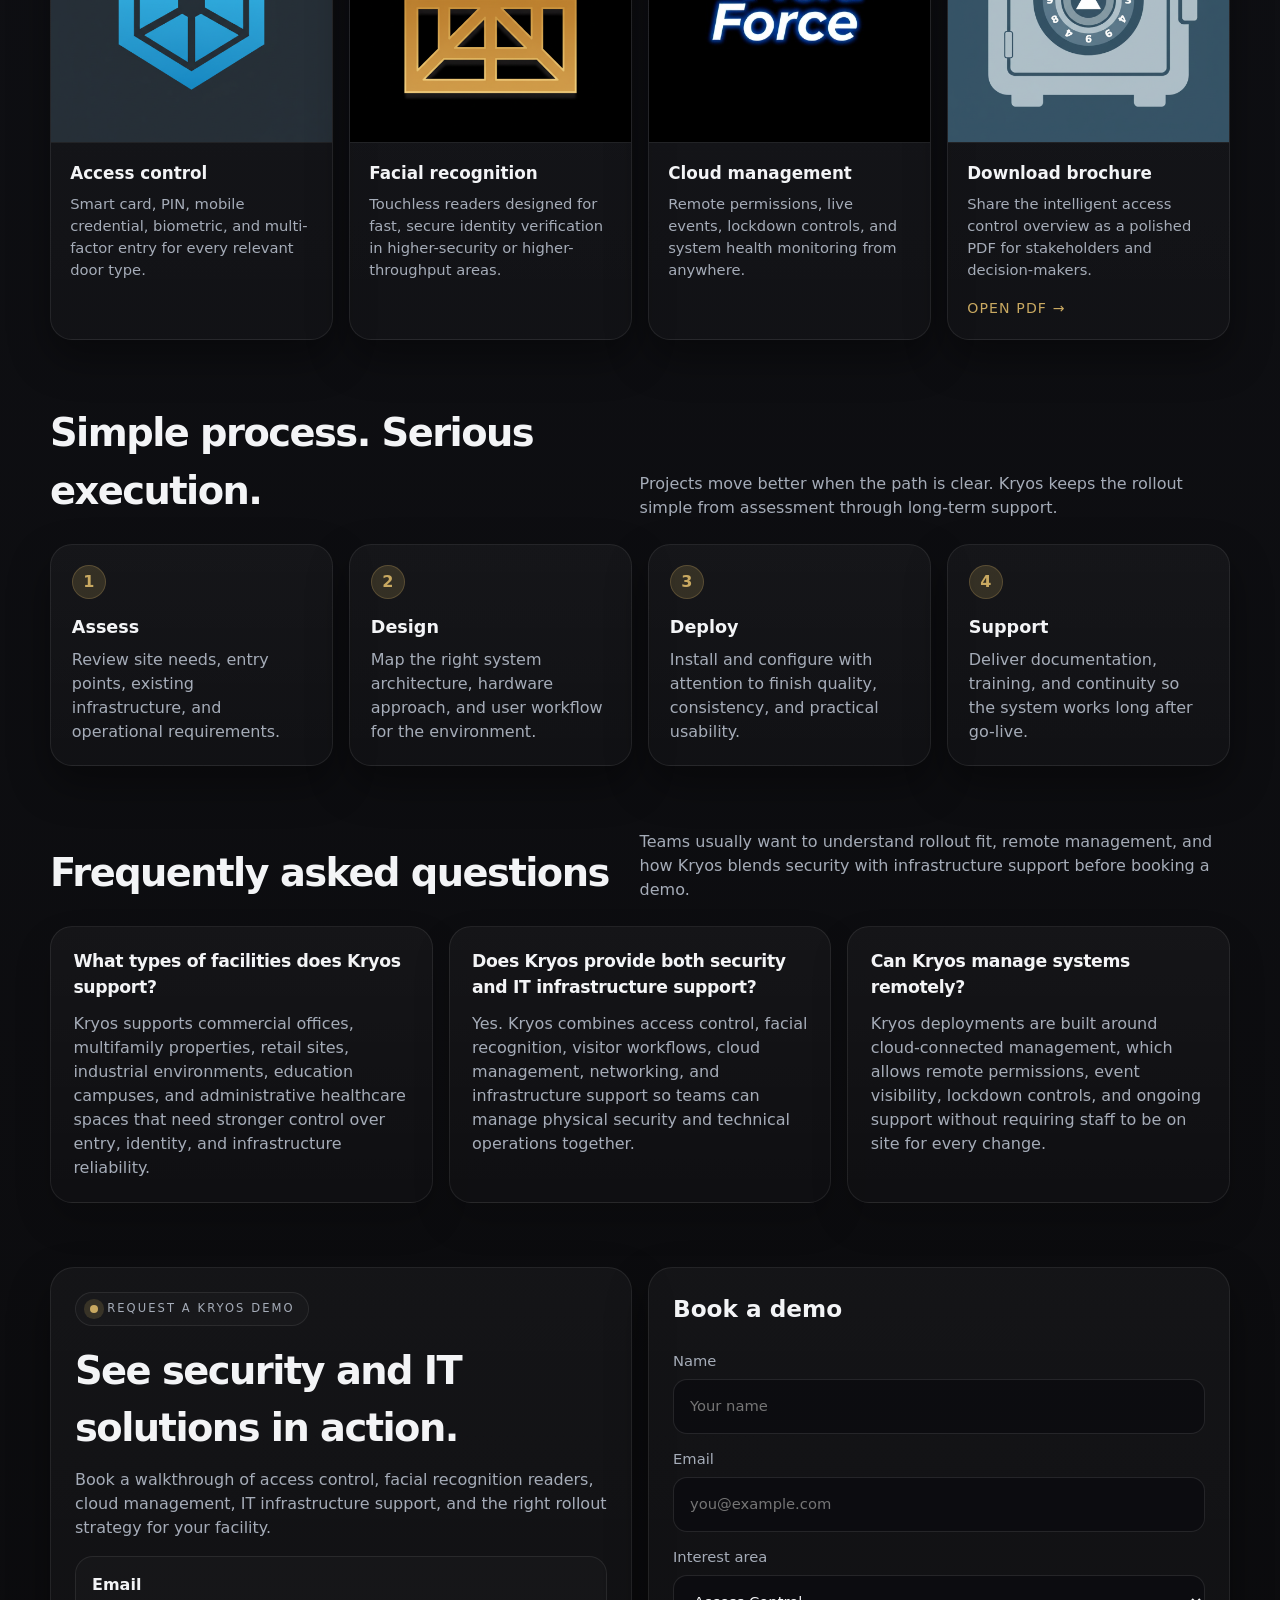
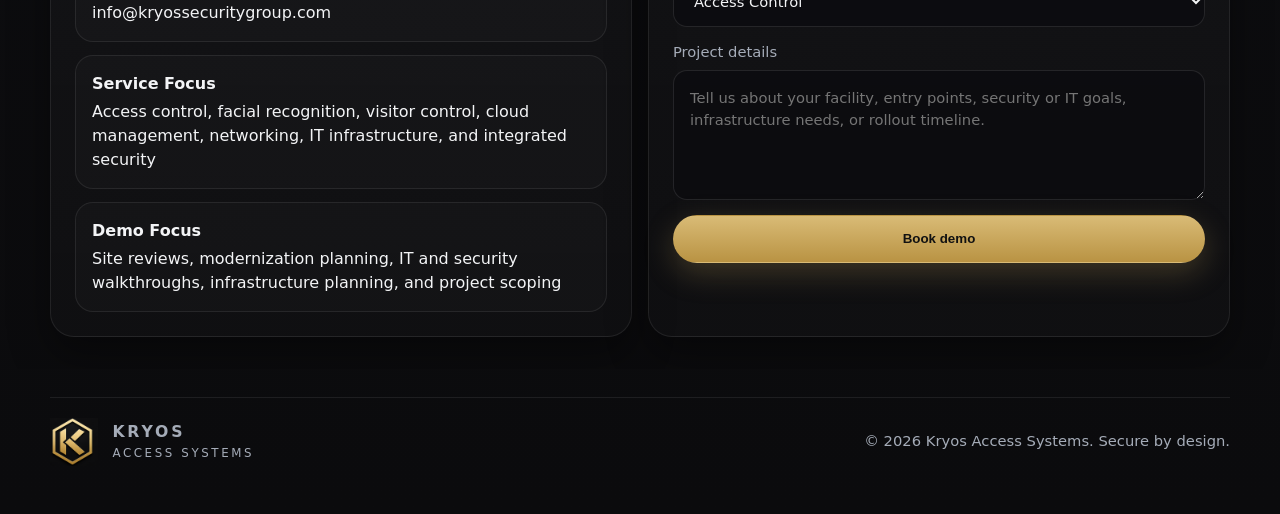
==== commit 8c602c97: "Add homepage SEO metadata and site checks" ====
--- a/index.html
+++ b/index.html
@@ -4,18 +4,103 @@
   <meta charset="UTF-8" />
   <meta name="viewport" content="width=device-width, initial-scale=1.0" />
   <meta name="description" content="Kryos Access Systems delivers intelligent access control, facial recognition, cloud management, IT infrastructure, networking, and enterprise-grade security support for modern facilities." />
-  <meta name="theme-color" content="#0d0d10" />
-  <meta property="og:title" content="Kryos Access Systems" />
+  <meta name="theme-color" content="#0d0d10" />
+  <meta name="robots" content="index, follow" />
+  <meta property="og:title" content="Kryos Access Systems" />
   <meta property="og:description" content="Intelligent access control, facial recognition, cloud management, IT services, and integrated security systems built for modern environments." />
-  <meta property="og:type" content="website" />
-  <meta name="twitter:card" content="summary_large_image" />
-  <title>Kryos Access Systems</title>
-  <link rel="icon" type="image/png" href="kryos-logo-mark.png" />
-  <link rel="apple-touch-icon" href="kryos-logo-mark.png" />
-  <meta property="og:image" content="kryos-logo-horizontal.png" />
-  <link rel="stylesheet" href="styles.css" />
-</head>
-<body>
+  <meta property="og:type" content="website" />
+  <meta property="og:url" content="https://kryossecuritygroup.com/" />
+  <meta name="twitter:card" content="summary_large_image" />
+  <meta name="twitter:title" content="Kryos Access Systems" />
+  <meta name="twitter:description" content="Intelligent access control, facial recognition, cloud management, IT services, and integrated security systems built for modern environments." />
+  <title>Kryos Access Systems</title>
+  <link rel="canonical" href="https://kryossecuritygroup.com/" />
+  <link rel="icon" type="image/png" href="kryos-logo-mark.png" />
+  <link rel="apple-touch-icon" href="kryos-logo-mark.png" />
+  <meta property="og:image" content="https://kryossecuritygroup.com/kryos-logo-horizontal.png" />
+  <meta name="twitter:image" content="https://kryossecuritygroup.com/kryos-logo-horizontal.png" />
+  <link rel="stylesheet" href="styles.css" />
+  <script type="application/ld+json">
+    {
+      "@context": "https://schema.org",
+      "@graph": [
+        {
+          "@type": "Organization",
+          "@id": "https://kryossecuritygroup.com/#organization",
+          "name": "Kryos Access Systems",
+          "url": "https://kryossecuritygroup.com/",
+          "logo": "https://kryossecuritygroup.com/kryos-logo-mark.png",
+          "image": "https://kryossecuritygroup.com/kryos-logo-horizontal.png",
+          "email": "info@kryossecuritygroup.com",
+          "description": "Kryos Access Systems provides enterprise access control, facial recognition, cloud management, networking, and IT infrastructure support for modern facilities.",
+          "areaServed": "United States",
+          "sameAs": [
+            "https://kryossecuritygroup.com/"
+          ]
+        },
+        {
+          "@type": "Service",
+          "@id": "https://kryossecuritygroup.com/#service",
+          "serviceType": "Access control, facial recognition, and IT infrastructure services",
+          "provider": {
+            "@id": "https://kryossecuritygroup.com/#organization"
+          },
+          "areaServed": "United States",
+          "description": "Integrated security and IT services including door access control, facial recognition readers, cloud management, visitor workflows, networking, and infrastructure support.",
+          "offers": [
+            {
+              "@type": "Offer",
+              "name": "Access Control Systems"
+            },
+            {
+              "@type": "Offer",
+              "name": "Facial Recognition Readers"
+            },
+            {
+              "@type": "Offer",
+              "name": "Cloud Management"
+            },
+            {
+              "@type": "Offer",
+              "name": "IT Infrastructure and Networking"
+            }
+          ]
+        },
+        {
+          "@type": "FAQPage",
+          "@id": "https://kryossecuritygroup.com/#faq",
+          "mainEntity": [
+            {
+              "@type": "Question",
+              "name": "What types of facilities does Kryos support?",
+              "acceptedAnswer": {
+                "@type": "Answer",
+                "text": "Kryos supports commercial offices, multifamily properties, retail sites, industrial environments, education campuses, and administrative healthcare spaces that need stronger control over entry, identity, and infrastructure reliability."
+              }
+            },
+            {
+              "@type": "Question",
+              "name": "Does Kryos provide both security and IT infrastructure support?",
+              "acceptedAnswer": {
+                "@type": "Answer",
+                "text": "Yes. Kryos combines access control, facial recognition, visitor workflows, cloud management, networking, and infrastructure support so teams can manage physical security and technical operations together."
+              }
+            },
+            {
+              "@type": "Question",
+              "name": "Can Kryos manage systems remotely?",
+              "acceptedAnswer": {
+                "@type": "Answer",
+                "text": "Kryos deployments are built around cloud-connected management, which allows remote permissions, event visibility, lockdown controls, and ongoing support without requiring staff to be on site for every change."
+              }
+            }
+          ]
+        }
+      ]
+    }
+  </script>
+</head>
+<body>
   <a class="skip-link" href="#main">Skip to content</a>
 
   <header>
@@ -354,7 +439,7 @@
       </div>
     </section>
 
-    <section id="process">
+    <section id="process">
       <div class="container">
         <div class="section-heading">
           <div>
@@ -386,10 +471,37 @@
             <p>Deliver documentation, training, and continuity so the system works long after go-live.</p>
           </article>
         </div>
-      </div>
-    </section>
-
-    <section id="contact">
+      </div>
+    </section>
+
+    <section id="faq">
+      <div class="container">
+        <div class="section-heading">
+          <div>
+            <h2>Frequently asked questions</h2>
+          </div>
+          <p>
+            Teams usually want to understand rollout fit, remote management, and how Kryos blends security with infrastructure support before booking a demo.
+          </p>
+        </div>
+        <div class="faq-grid">
+          <article class="faq-card">
+            <h3>What types of facilities does Kryos support?</h3>
+            <p>Kryos supports commercial offices, multifamily properties, retail sites, industrial environments, education campuses, and administrative healthcare spaces that need stronger control over entry, identity, and infrastructure reliability.</p>
+          </article>
+          <article class="faq-card">
+            <h3>Does Kryos provide both security and IT infrastructure support?</h3>
+            <p>Yes. Kryos combines access control, facial recognition, visitor workflows, cloud management, networking, and infrastructure support so teams can manage physical security and technical operations together.</p>
+          </article>
+          <article class="faq-card">
+            <h3>Can Kryos manage systems remotely?</h3>
+            <p>Kryos deployments are built around cloud-connected management, which allows remote permissions, event visibility, lockdown controls, and ongoing support without requiring staff to be on site for every change.</p>
+          </article>
+        </div>
+      </div>
+    </section>
+
+    <section id="contact">
       <div class="container contact-grid">
         <div class="feature-block">
           <div class="eyebrow" style="margin-bottom:1rem;">Request a KRYOS demo</div>
--- a/styles.css
+++ b/styles.css
@@ -645,6 +645,33 @@
       margin-bottom: 0.9rem;
     }
 
+    .faq-grid {
+      display: grid;
+      grid-template-columns: repeat(3, minmax(0, 1fr));
+      gap: 1rem;
+    }
+
+    .faq-card {
+      padding: 1.4rem;
+      border-radius: 22px;
+      border: 1px solid var(--line);
+      background:
+        linear-gradient(180deg, rgba(255,255,255,0.04), rgba(255,255,255,0.015)),
+        rgba(12,12,15,0.72);
+      box-shadow: 0 18px 36px rgba(0,0,0,0.18);
+    }
+
+    .faq-card h3 {
+      margin: 0 0 0.65rem;
+      font-size: 1.08rem;
+      letter-spacing: -0.02em;
+    }
+
+    .faq-card p {
+      margin: 0;
+      color: var(--muted);
+    }
+
     .contact-grid {
       display: grid;
       grid-template-columns: 1fr 1fr;
@@ -732,6 +759,7 @@
       .contact-grid,
       .cards,
       .process,
+      .faq-grid,
       .industries,
       .apps,
       .media-showcase,
@@ -792,6 +820,7 @@
       .cards,
       .feature-list,
       .process,
+      .faq-grid,
       .contact-grid,
       .industries,
       .apps,
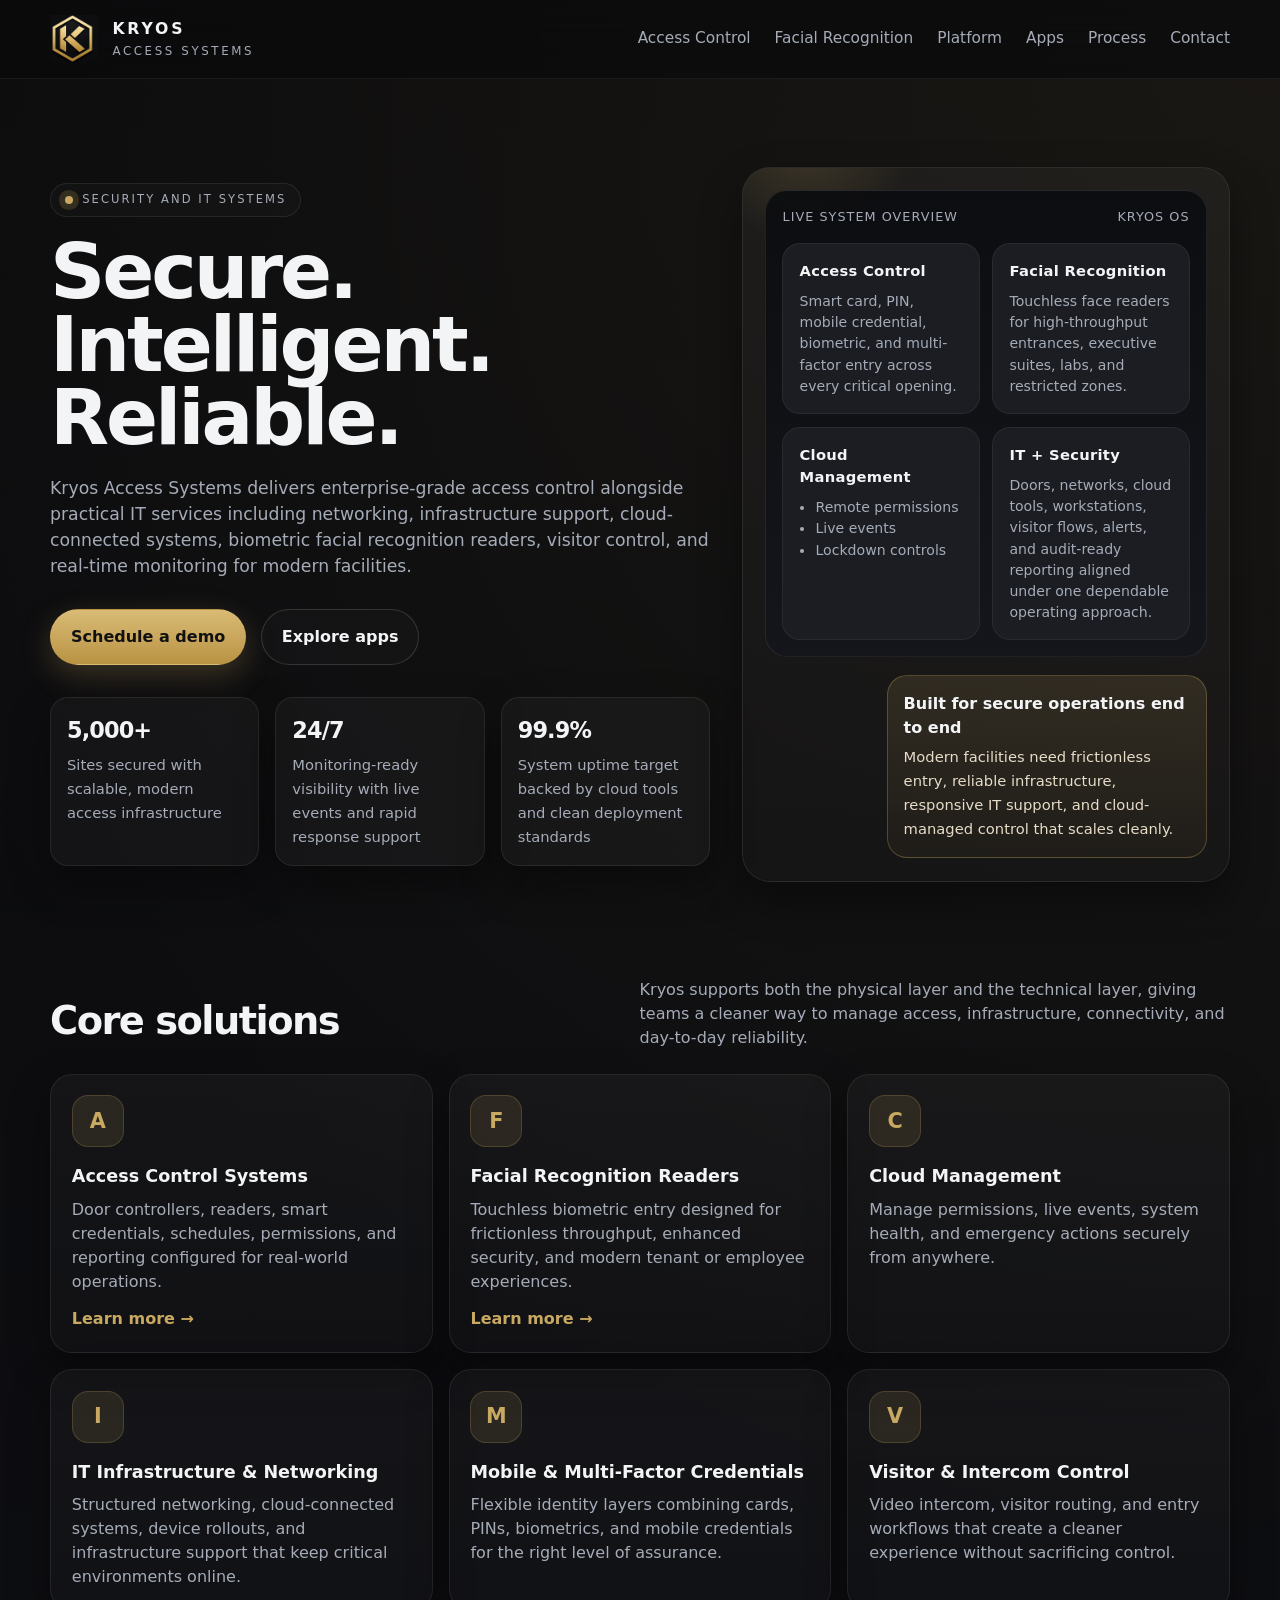
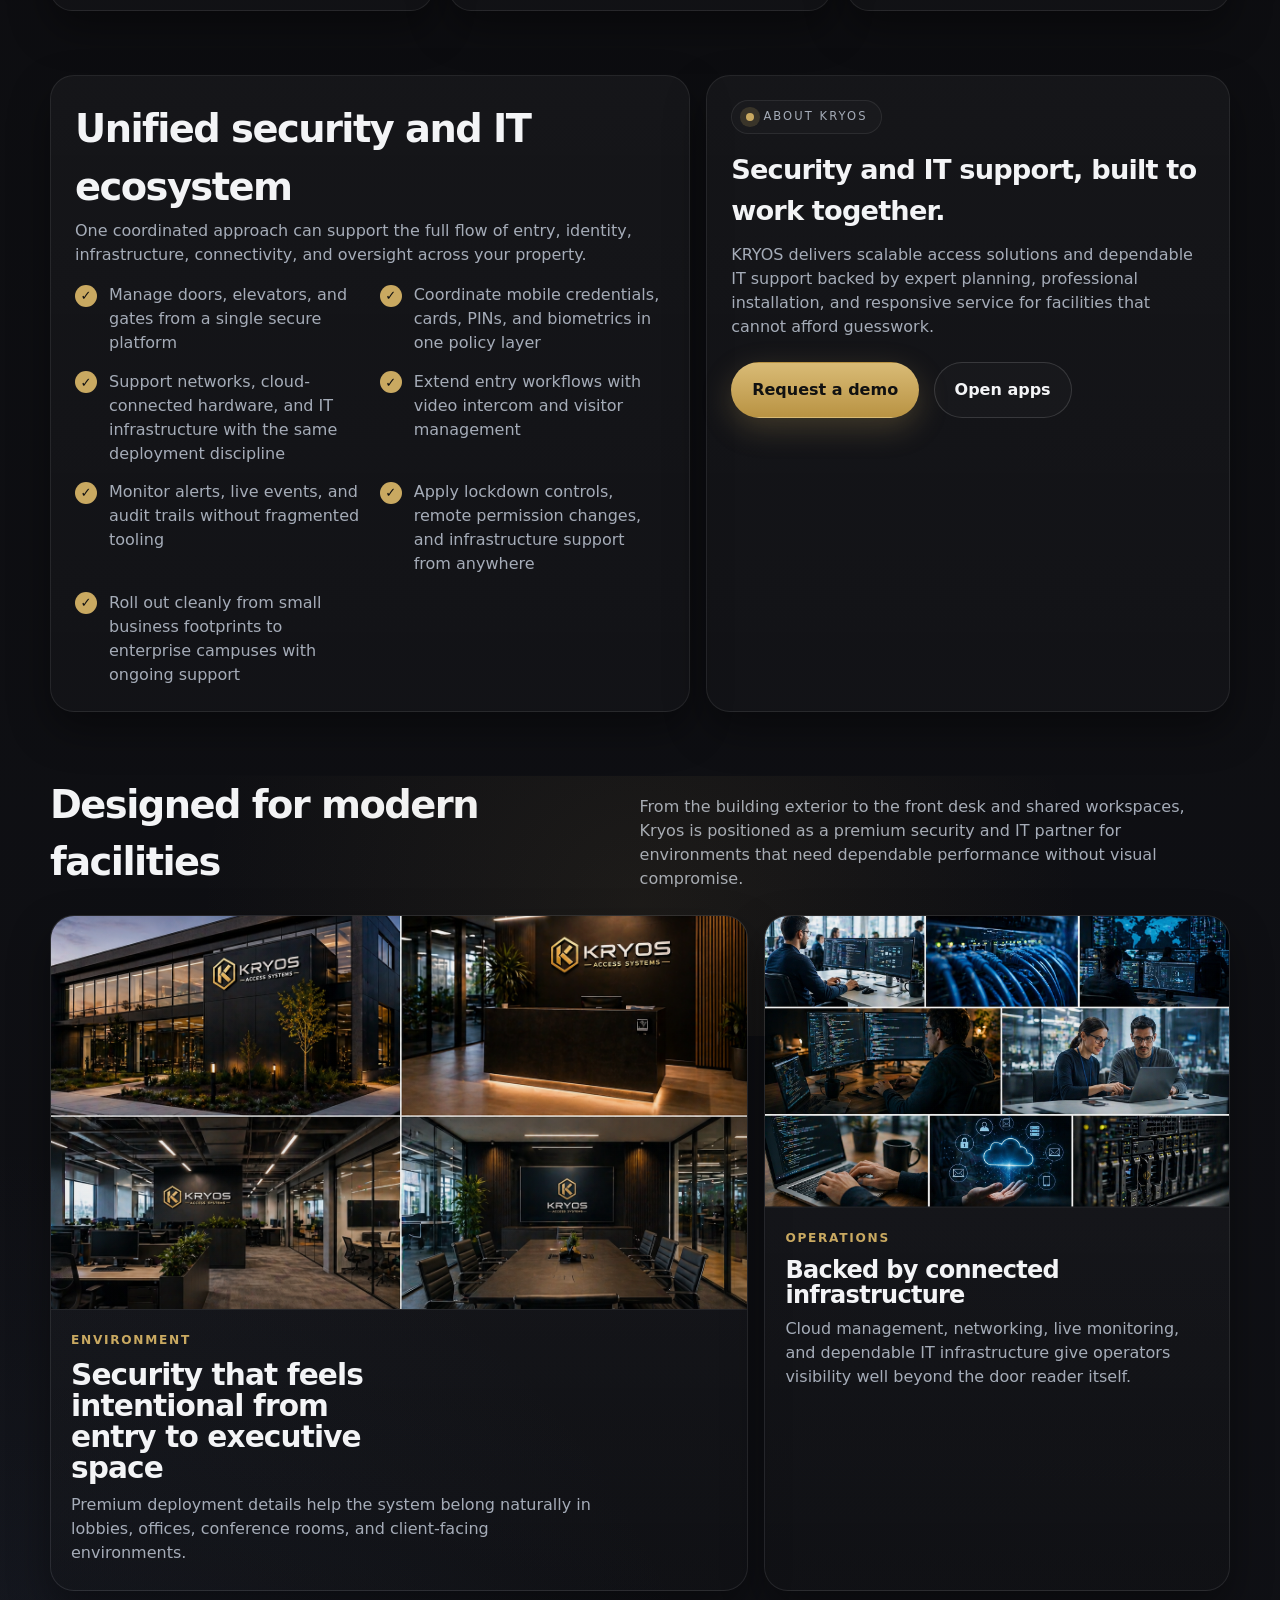
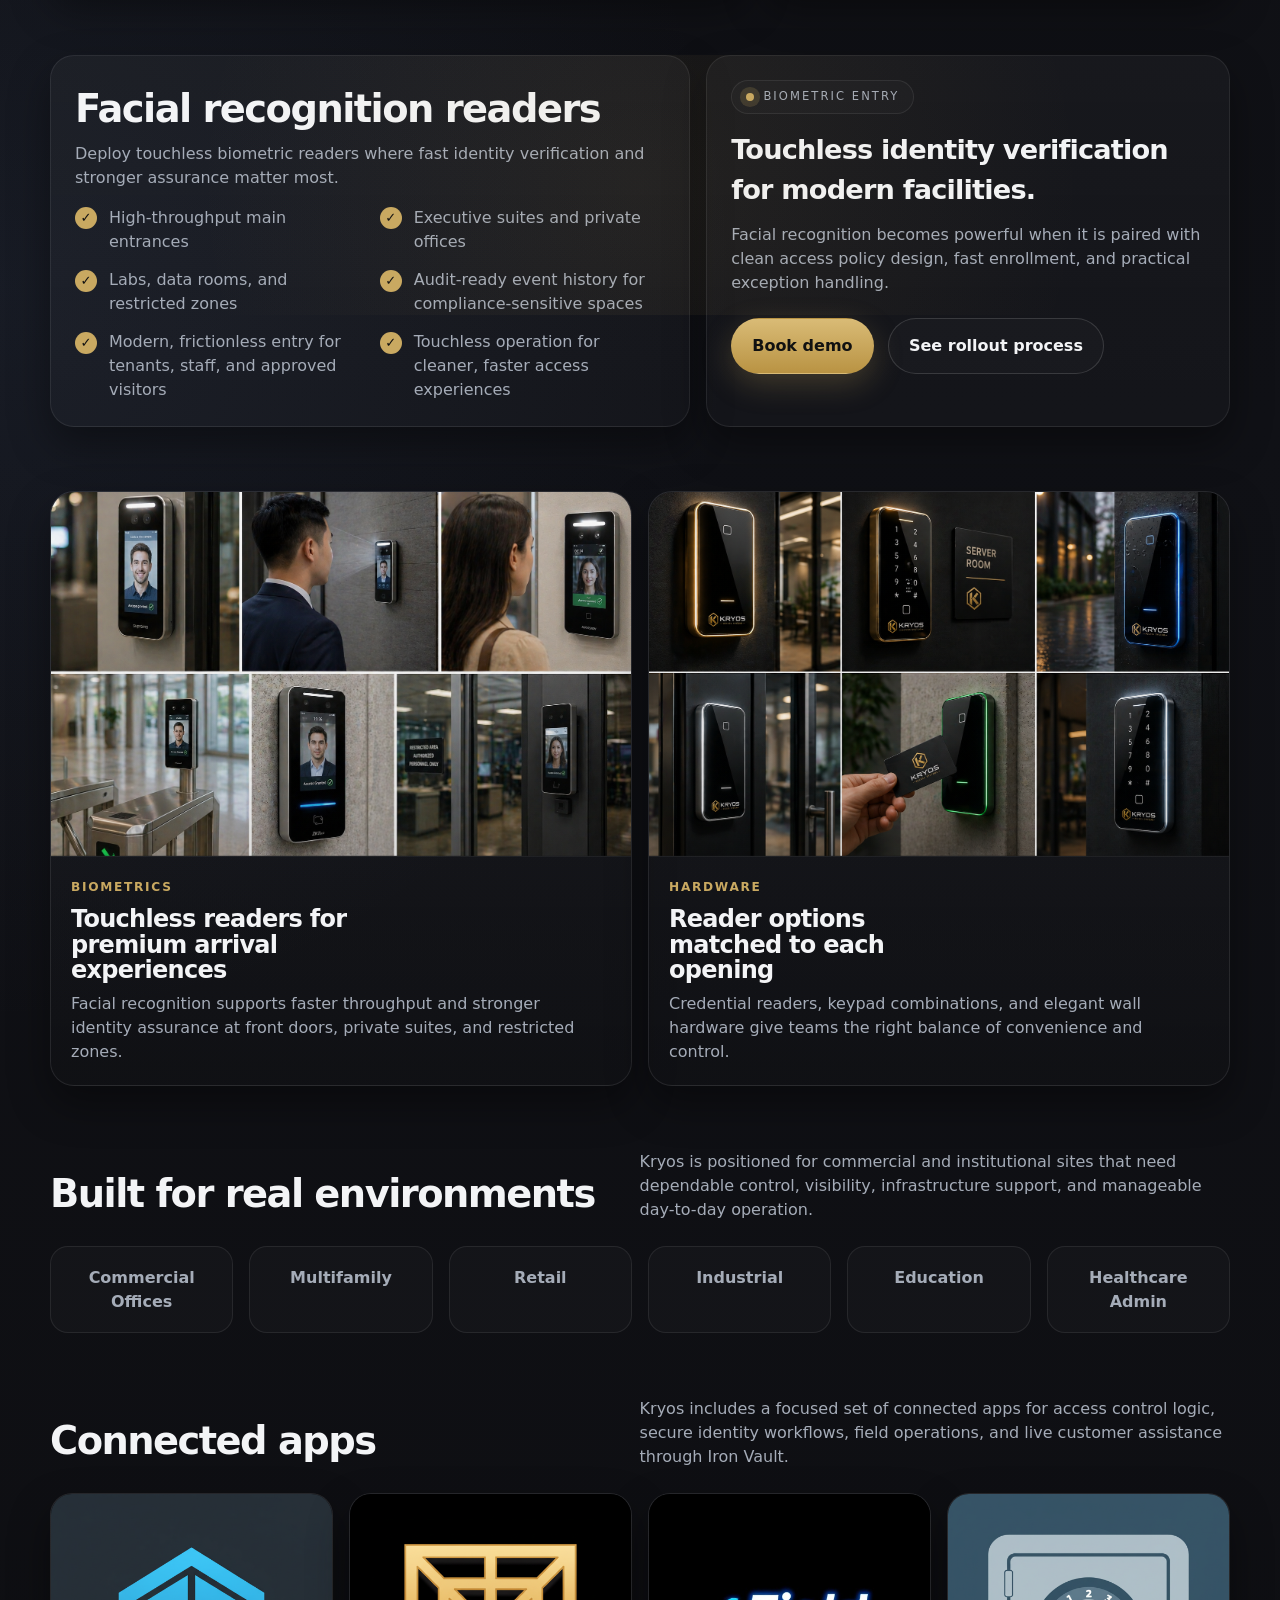
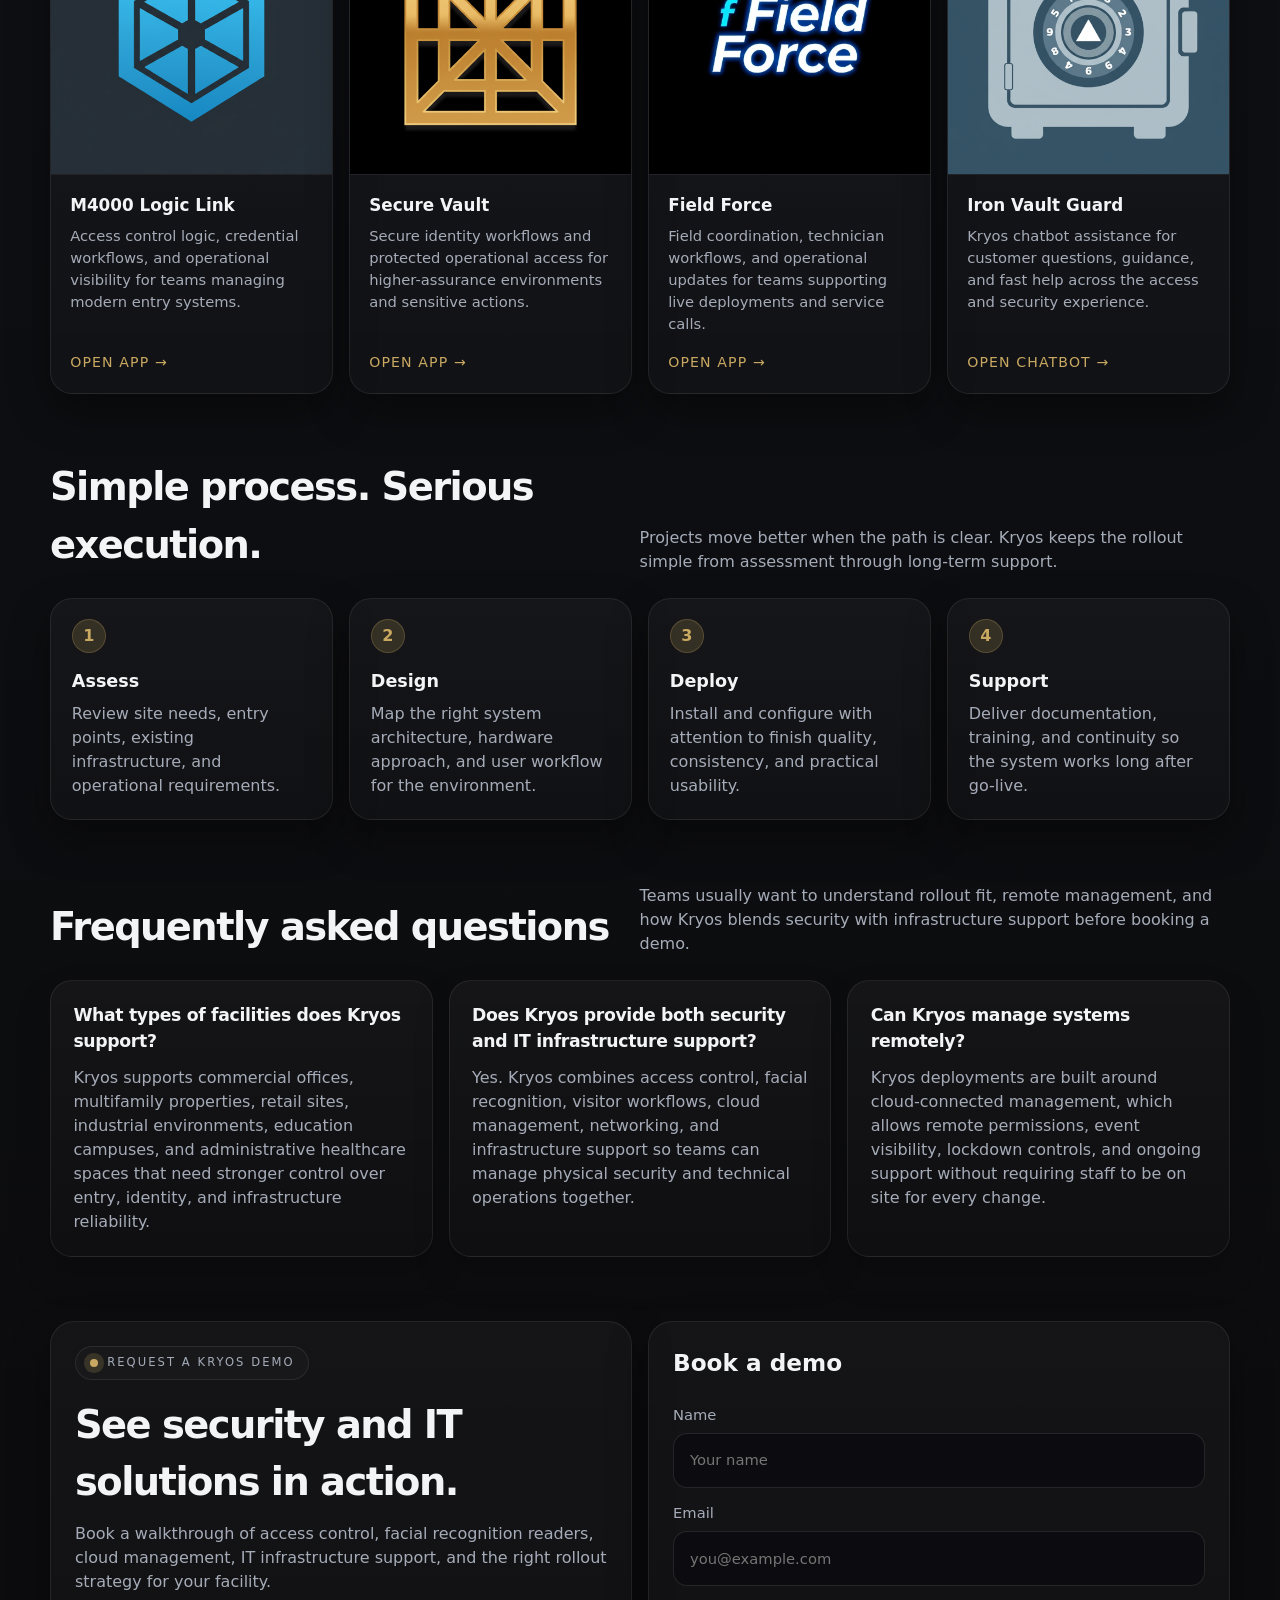
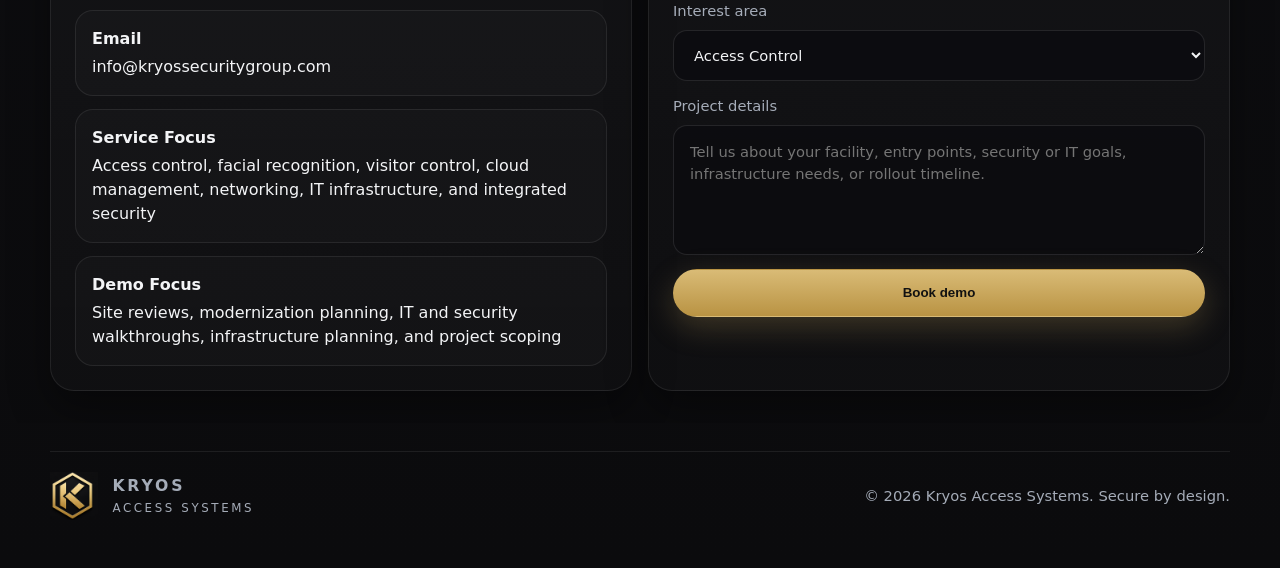
==== commit ad7f0b28: "Update homepage app section links" ====
--- a/index.html
+++ b/index.html
@@ -119,7 +119,7 @@
         <a href="access-control.html">Access Control</a>
         <a href="facial-recognition.html">Facial Recognition</a>
         <a href="#platform">Platform</a>
-        <a href="#brochure">Brochure</a>
+        <a href="#apps">Apps</a>
         <a href="#process">Process</a>
         <a href="#contact">Contact</a>
       </nav>
@@ -137,7 +137,7 @@
           </p>
           <div class="hero-actions">
             <a class="button" href="#contact">Schedule a demo</a>
-            <a class="button-secondary" href="#brochure">Explore solutions</a>
+            <a class="button-secondary" href="#apps">Explore apps</a>
           </div>
           <div class="hero-stats" aria-label="Key highlights">
             <div class="stat">
@@ -271,7 +271,7 @@
           </p>
           <div class="hero-actions" style="margin-top:1.4rem;">
             <a class="button" href="#contact">Request a demo</a>
-            <a class="button-secondary" href="#brochure">Download brochure</a>
+            <a class="button-secondary" href="#apps">Open apps</a>
           </div>
         </aside>
       </div>
@@ -387,55 +387,58 @@
       </div>
     </section>
 
-    <section id="brochure">
-      <div class="container">
-        <div class="section-heading">
-          <div>
-            <h2>Brochure highlights</h2>
-          </div>
-          <p>
-            The new brochure is now reflected on the site and also available as a direct download for teams that want a quick leave-behind or internal share.
-          </p>
-        </div>
-        <div class="apps">
-          <article class="app-card">
-            <div class="app-thumb">
-              <img src="app-m4000-logic-link.png" alt="Cloud-managed access control dashboard" loading="lazy" />
-            </div>
-            <div class="app-body">
-              <h3>Access control</h3>
-              <p>Smart card, PIN, mobile credential, biometric, and multi-factor entry for every relevant door type.</p>
-            </div>
-          </article>
-          <article class="app-card">
-            <div class="app-thumb">
-              <img src="app-secure-vault.png" alt="Biometric facial recognition workflow" loading="lazy" />
-            </div>
-            <div class="app-body">
-              <h3>Facial recognition</h3>
-              <p>Touchless readers designed for fast, secure identity verification in higher-security or higher-throughput areas.</p>
-            </div>
-          </article>
-          <article class="app-card">
-            <div class="app-thumb">
-              <img src="app-fieldforce.png" alt="Visitor and monitoring workflow preview" loading="lazy" />
-            </div>
-            <div class="app-body">
-              <h3>Cloud management</h3>
-              <p>Remote permissions, live events, lockdown controls, and system health monitoring from anywhere.</p>
-            </div>
-          </article>
-          <a class="app-card" href="kryos-intelligent-access-control-brochure.pdf" target="_blank" rel="noopener noreferrer">
-            <div class="app-thumb">
-              <img src="app-iron-vault-guard.png" alt="Kryos intelligent access control brochure preview" loading="lazy" />
-            </div>
-            <div class="app-body">
-              <h3>Download brochure</h3>
-              <p>Share the intelligent access control overview as a polished PDF for stakeholders and decision-makers.</p>
-              <span class="app-open">Open PDF →</span>
-            </div>
-          </a>
-        </div>
+    <section id="apps">
+      <div class="container">
+        <div class="section-heading">
+          <div>
+            <h2>Connected apps</h2>
+          </div>
+          <p>
+            Kryos includes a focused set of connected apps for access control logic, secure identity workflows, field operations, and live customer assistance through Iron Vault.
+          </p>
+        </div>
+        <div class="apps">
+          <a class="app-card" href="https://m4000-logic-link.base44.app" target="_blank" rel="noopener noreferrer">
+            <div class="app-thumb">
+              <img src="app-m4000-logic-link.png" alt="M4000 Logic Link access control app interface" loading="lazy" />
+            </div>
+            <div class="app-body">
+              <h3>M4000 Logic Link</h3>
+              <p>Access control logic, credential workflows, and operational visibility for teams managing modern entry systems.</p>
+              <span class="app-open">Open app →</span>
+            </div>
+          </a>
+          <a class="app-card" href="https://secure-vault-1138f6e0.base44.app" target="_blank" rel="noopener noreferrer">
+            <div class="app-thumb">
+              <img src="app-secure-vault.png" alt="Secure Vault identity and secure workflow app interface" loading="lazy" />
+            </div>
+            <div class="app-body">
+              <h3>Secure Vault</h3>
+              <p>Secure identity workflows and protected operational access for higher-assurance environments and sensitive actions.</p>
+              <span class="app-open">Open app →</span>
+            </div>
+          </a>
+          <a class="app-card" href="https://fieldforce.base44.app" target="_blank" rel="noopener noreferrer">
+            <div class="app-thumb">
+              <img src="app-fieldforce.png" alt="Field Force operations and dispatch app interface" loading="lazy" />
+            </div>
+            <div class="app-body">
+              <h3>Field Force</h3>
+              <p>Field coordination, technician workflows, and operational updates for teams supporting live deployments and service calls.</p>
+              <span class="app-open">Open app →</span>
+            </div>
+          </a>
+          <a class="app-card" href="https://iron-vault-guard.base44.app" target="_blank" rel="noopener noreferrer">
+            <div class="app-thumb">
+              <img src="app-iron-vault-guard.png" alt="Iron Vault Guard chatbot interface" loading="lazy" />
+            </div>
+            <div class="app-body">
+              <h3>Iron Vault Guard</h3>
+              <p>Kryos chatbot assistance for customer questions, guidance, and fast help across the access and security experience.</p>
+              <span class="app-open">Open chatbot →</span>
+            </div>
+          </a>
+        </div>
       </div>
     </section>
 
--- a/styles.css
+++ b/styles.css
@@ -237,13 +237,15 @@
 
     .hero-card {
       position: relative;
+      display: flex;
+      flex-direction: column;
+      gap: 1.1rem;
       padding: 1.4rem;
       border-radius: 28px;
       background: linear-gradient(180deg, rgba(255,255,255,0.04), rgba(255,255,255,0.02));
       border: 1px solid rgba(255,255,255,0.08);
       box-shadow: var(--shadow);
       overflow: hidden;
-      min-height: 560px;
     }
 
     .hero-card::before {
@@ -257,8 +259,9 @@
     }
 
     .system-window {
-      position: absolute;
-      inset: 1.25rem 1.25rem auto 1.25rem;
+      position: relative;
+      inset: auto;
+      z-index: 1;
       padding: 1rem;
       border-radius: 22px;
       background: linear-gradient(180deg, rgba(12,13,16,0.95), rgba(20,22,28,0.94));
@@ -309,10 +312,10 @@
     }
 
     .hero-badge {
-      position: absolute;
-      right: 1.4rem;
-      bottom: 1.4rem;
-      width: min(100%, 300px);
+      position: relative;
+      z-index: 1;
+      align-self: flex-end;
+      width: min(100%, 320px);
       padding: 1rem;
       border-radius: 20px;
       background: linear-gradient(180deg, rgba(201,169,97,0.14), rgba(201,169,97,0.05));
@@ -768,7 +771,7 @@
       }
 
       .hero-card {
-        min-height: 500px;
+        gap: 1rem;
       }
     }
 
@@ -841,12 +844,10 @@
 
       .hero-card {
         min-height: auto;
-        padding-bottom: 13rem;
       }
 
       .hero-badge {
-        left: 1.25rem;
-        right: 1.25rem;
+        align-self: stretch;
         width: auto;
       }
     }
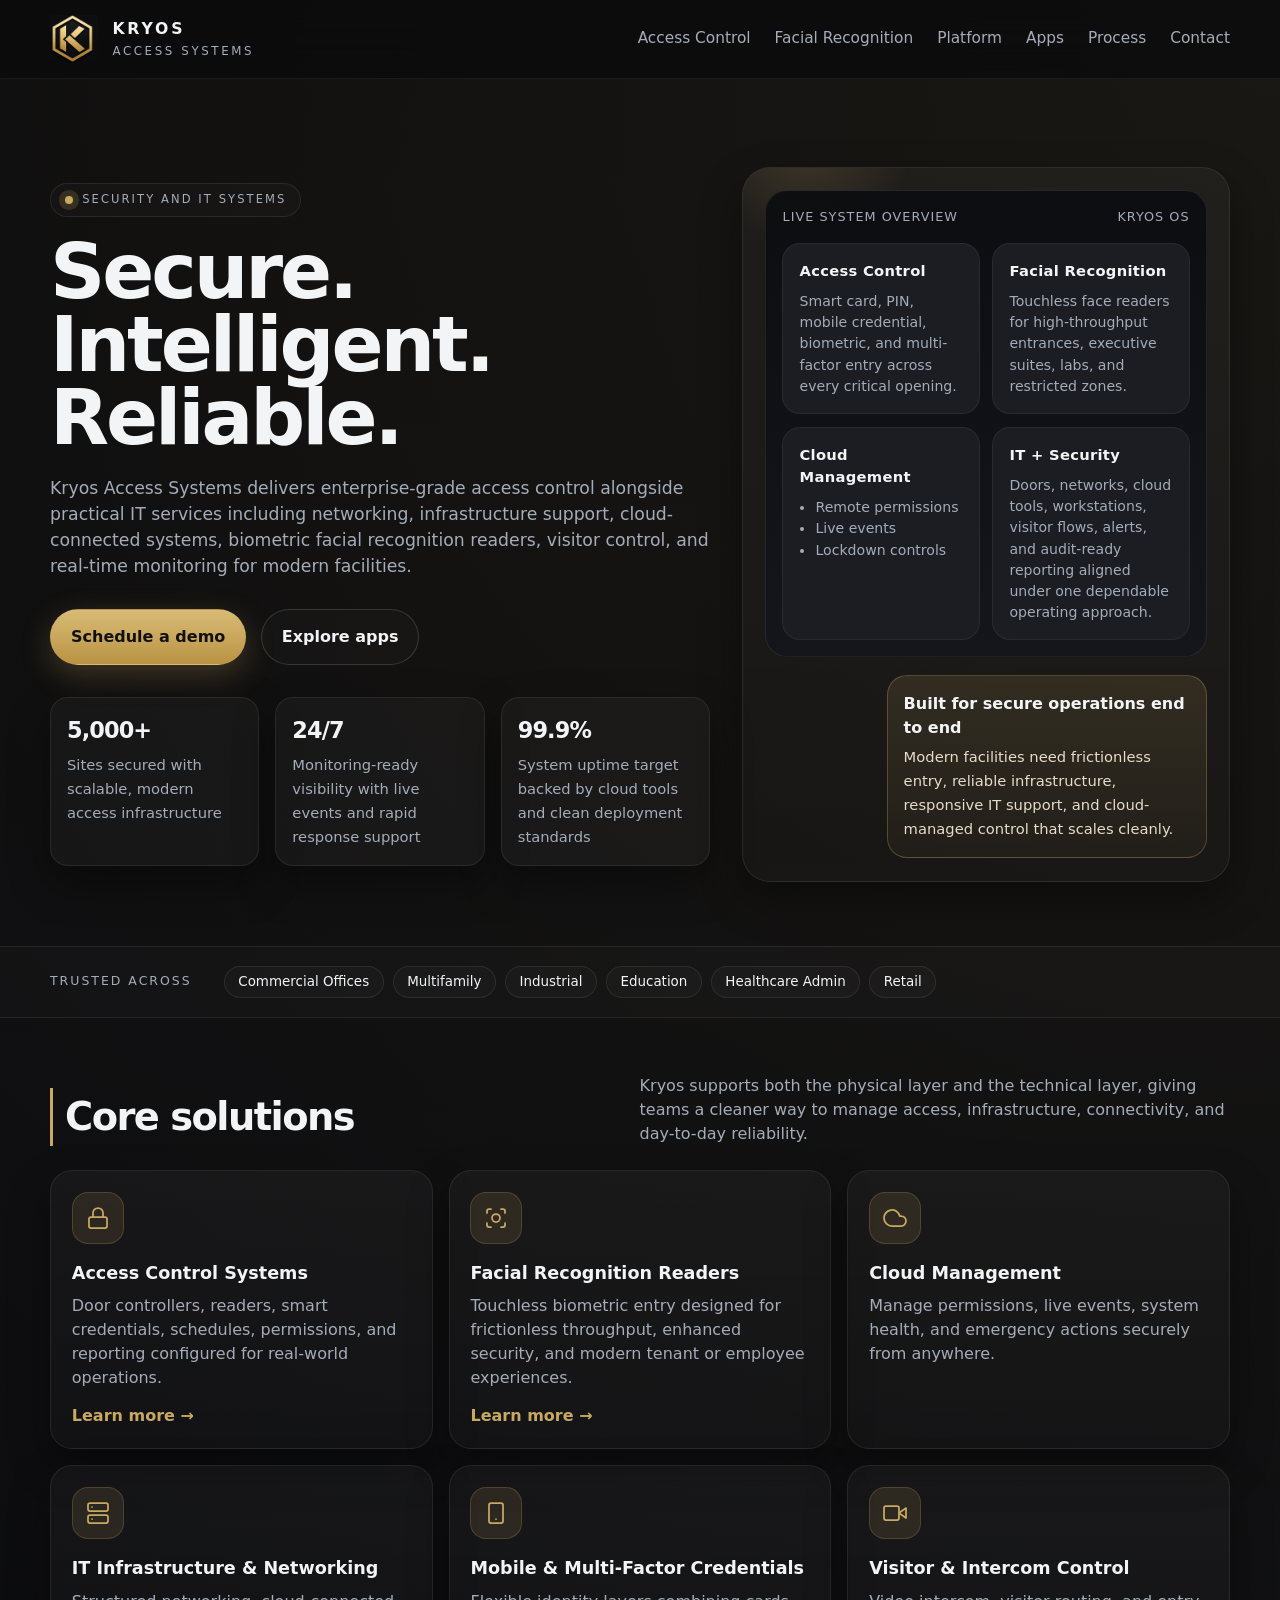
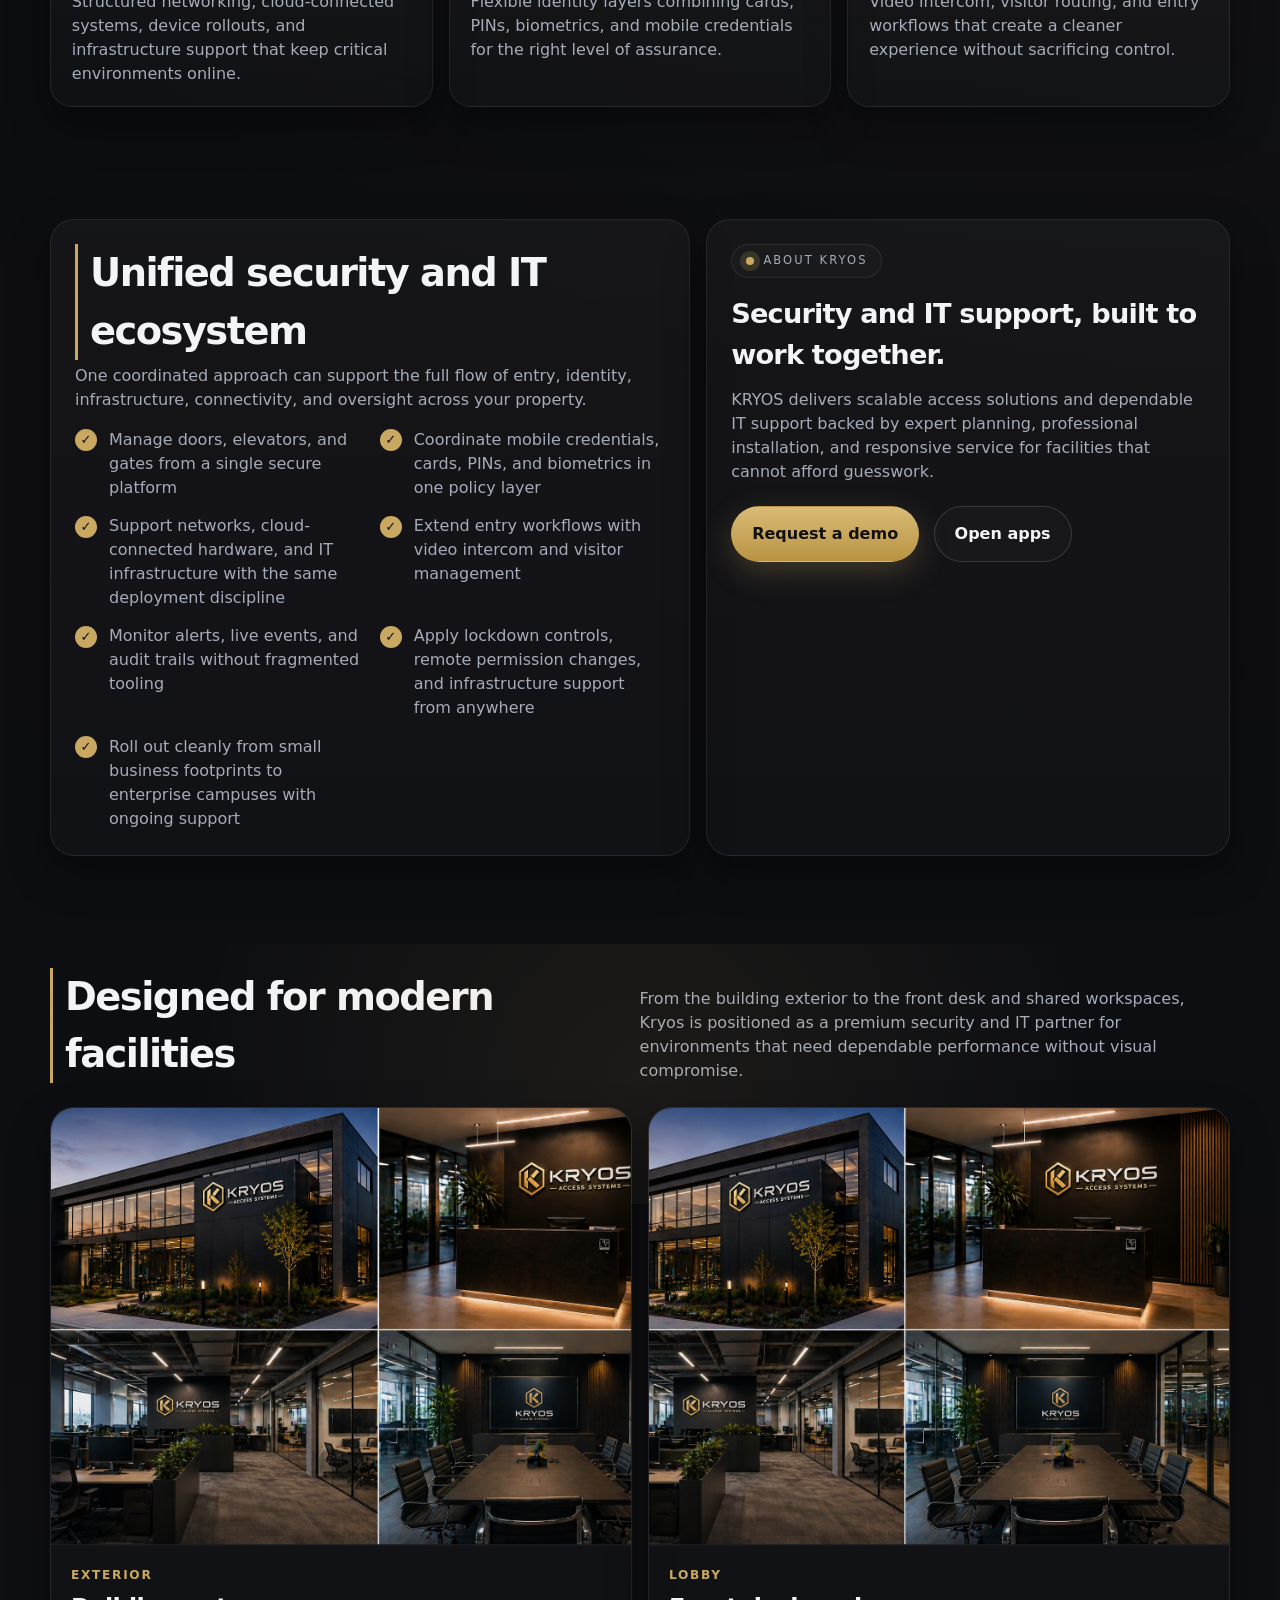
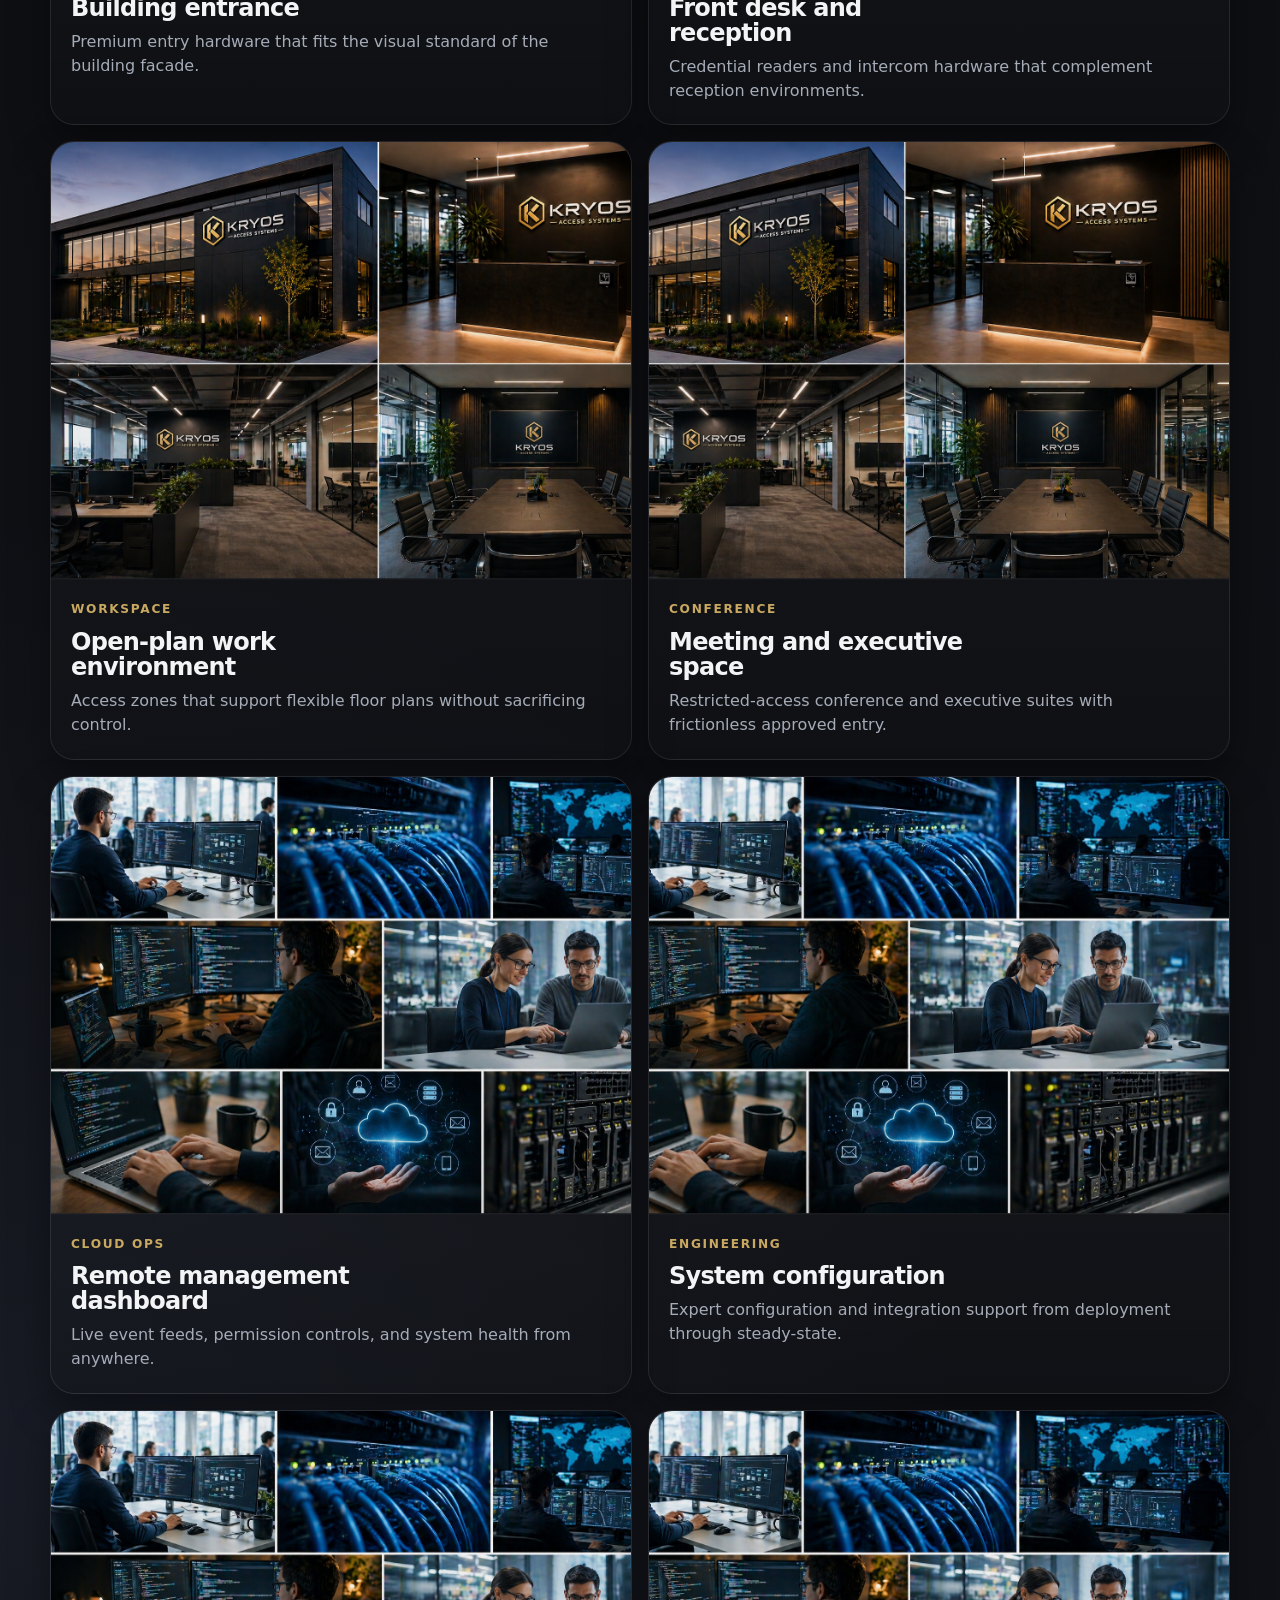
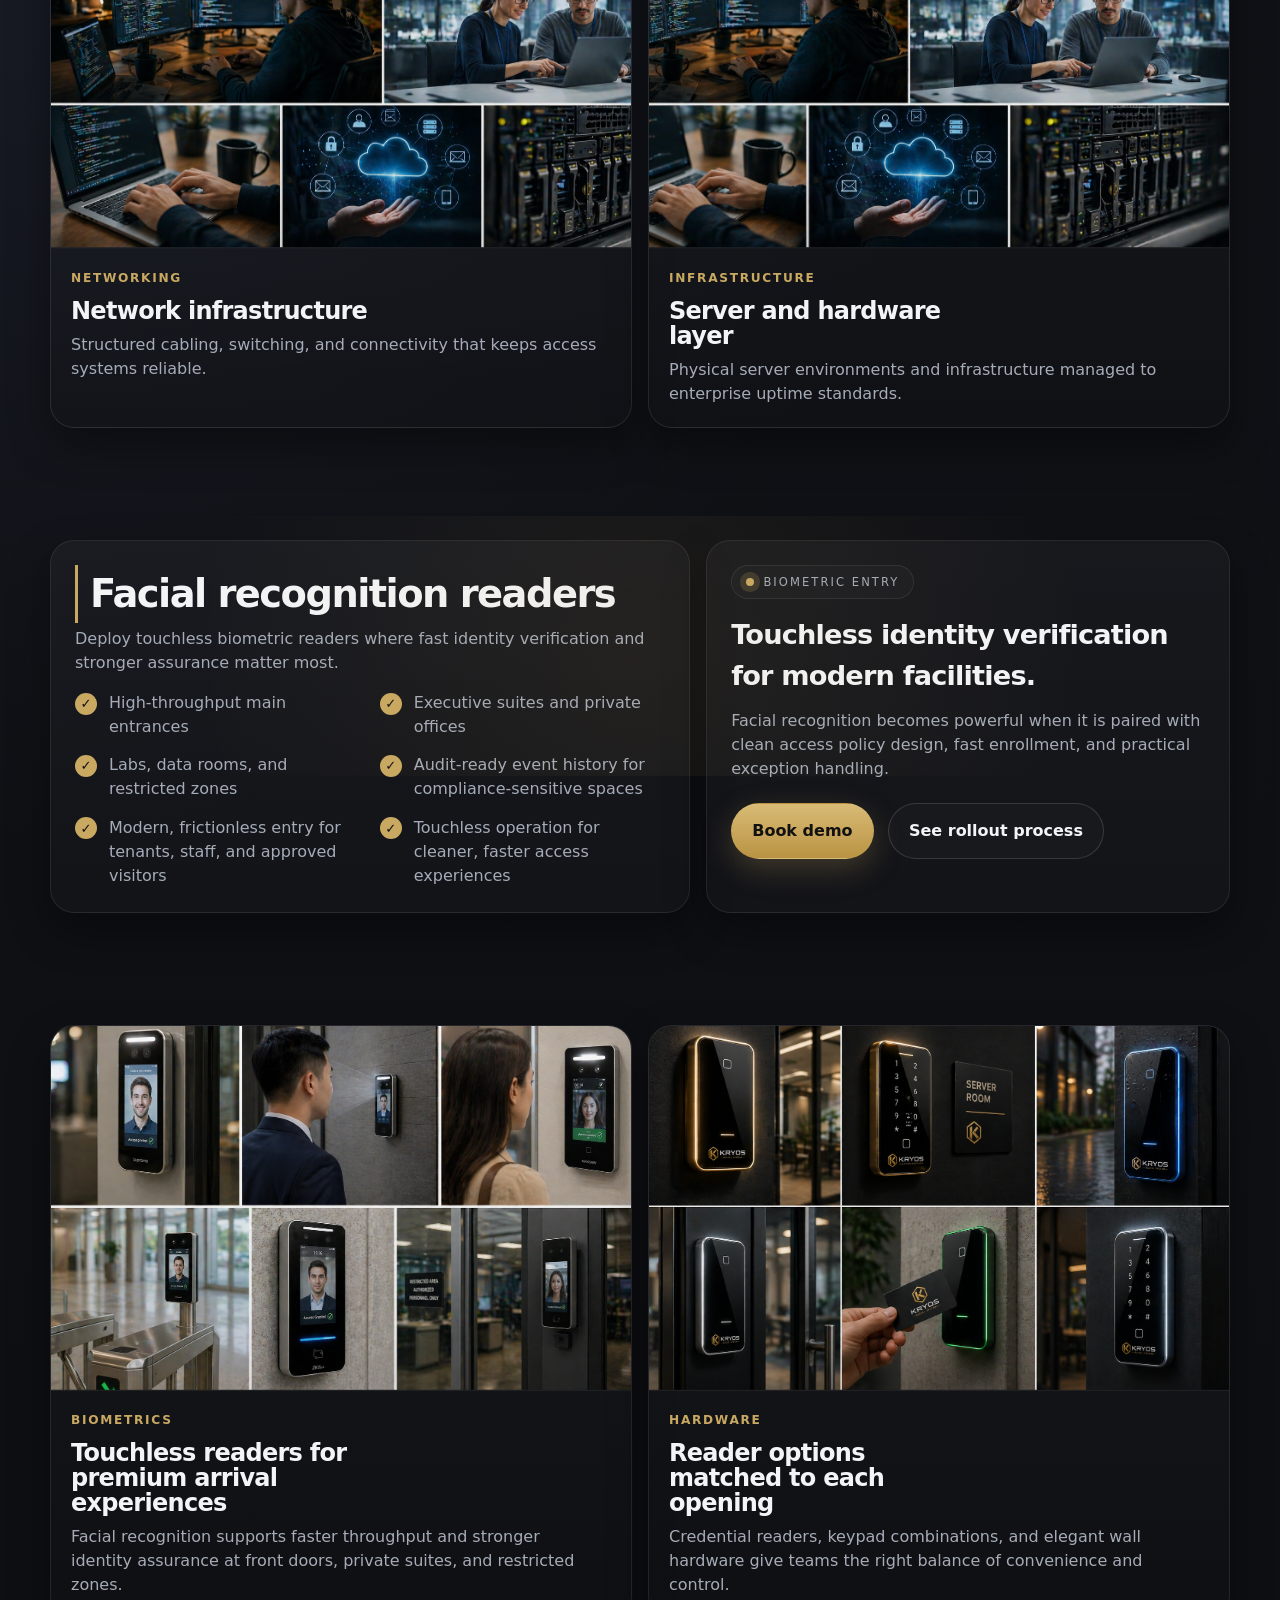
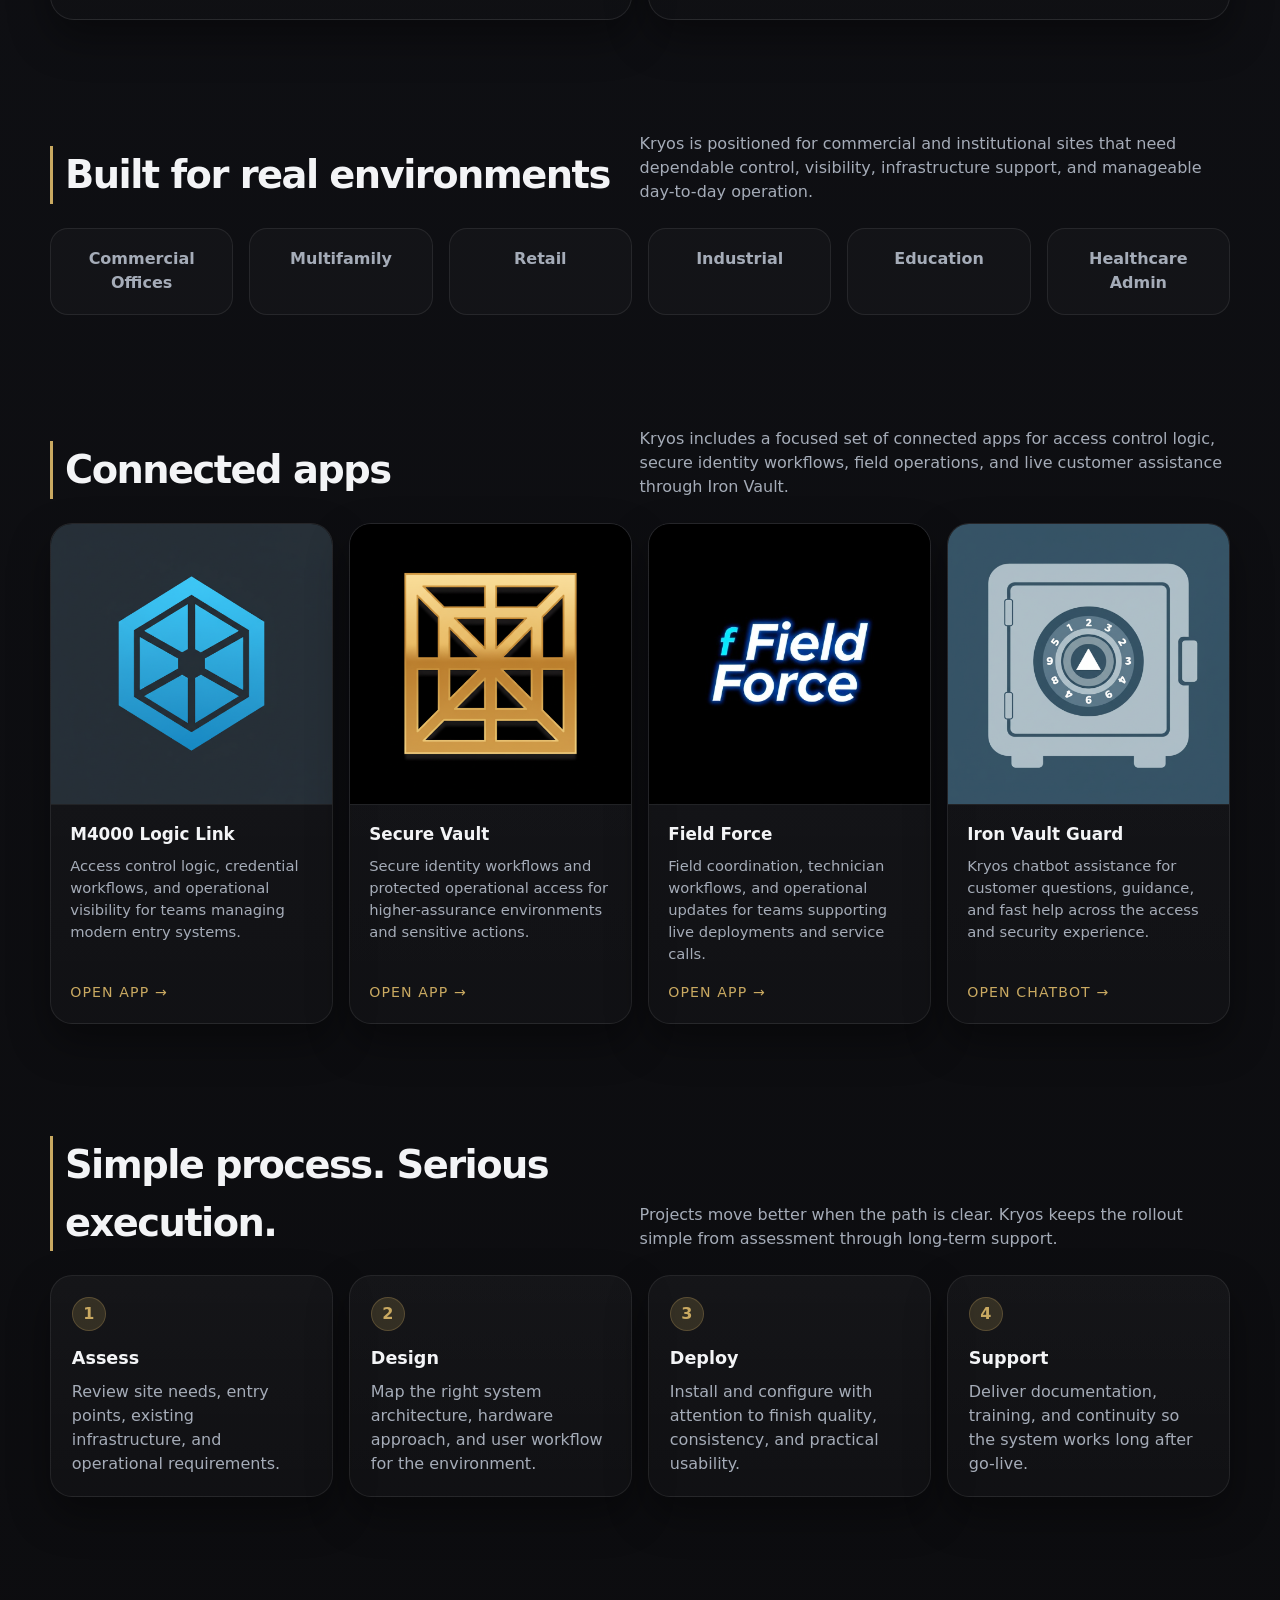
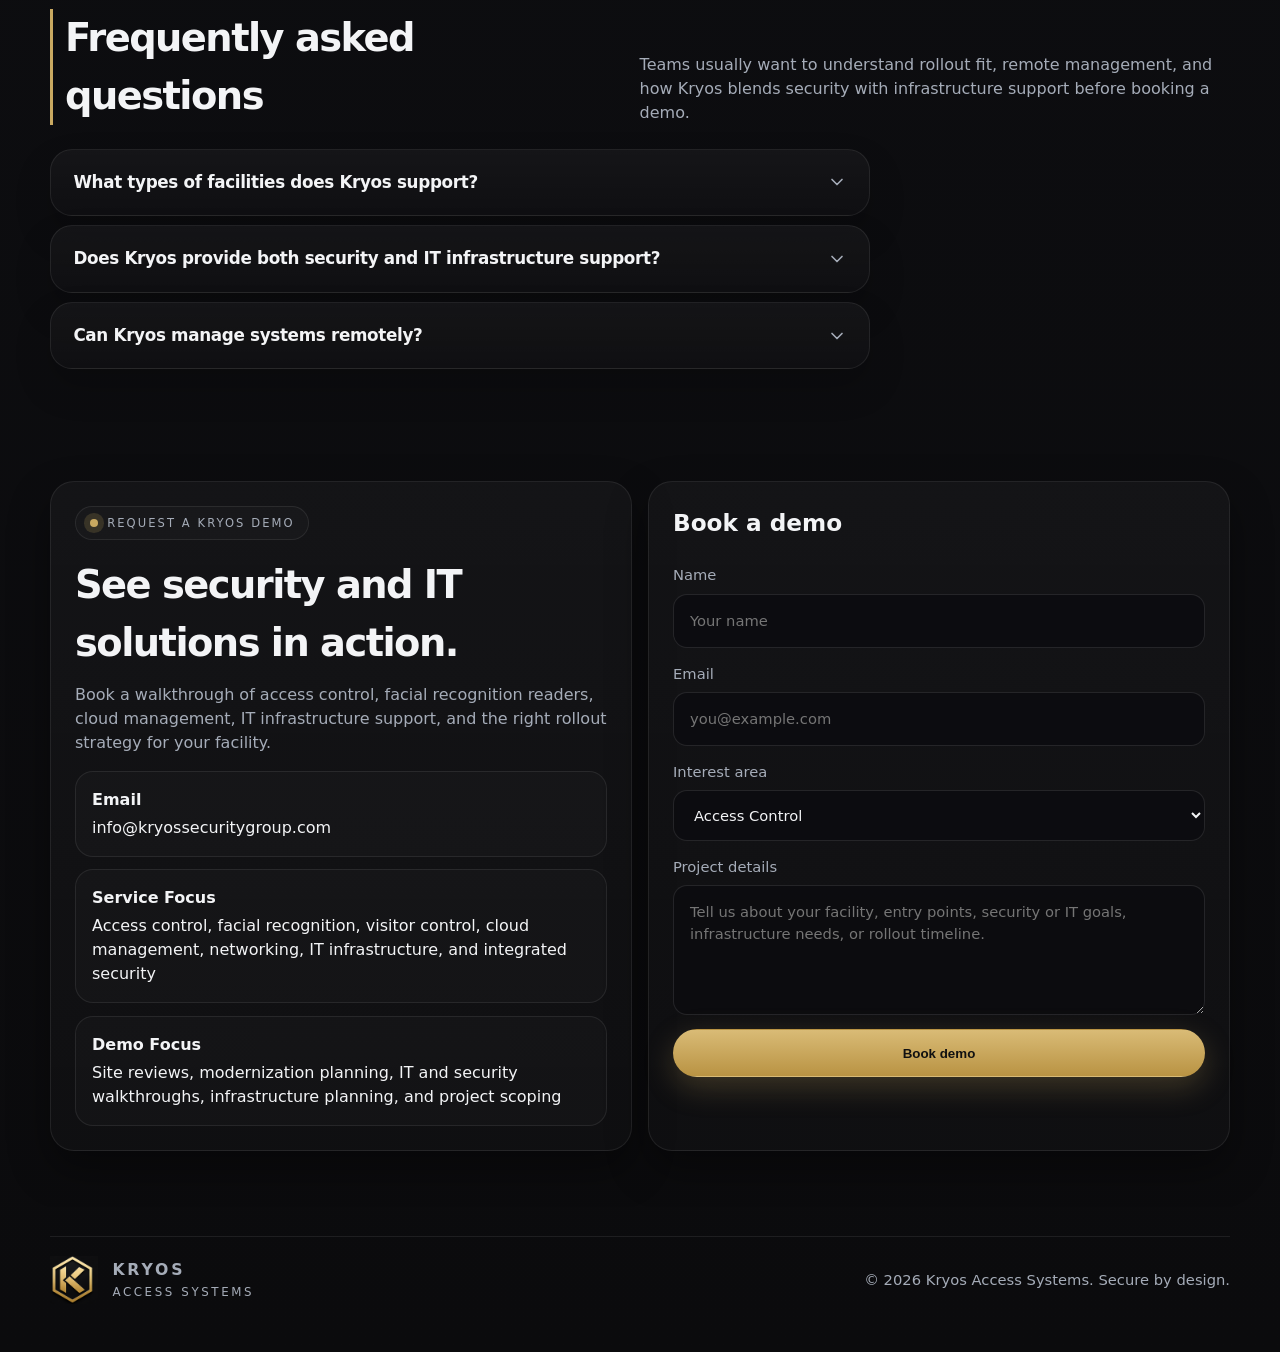
==== commit 9e8eb1aa: "Redesign FAQ as accordion and polish homepage UI - Convert FAQ section from 3-column grid to single-" ====
--- a/index.html
+++ b/index.html
@@ -1,8 +1,8 @@
-<!DOCTYPE html>
-<html lang="en">
-<head>
-  <meta charset="UTF-8" />
-  <meta name="viewport" content="width=device-width, initial-scale=1.0" />
+<!DOCTYPE html>
+<html lang="en">
+<head>
+  <meta charset="UTF-8" />
+  <meta name="viewport" content="width=device-width, initial-scale=1.0" />
   <meta name="description" content="Kryos Access Systems delivers intelligent access control, facial recognition, cloud management, IT infrastructure, networking, and enterprise-grade security support for modern facilities." />
   <meta name="theme-color" content="#0d0d10" />
   <meta name="robots" content="index, follow" />
@@ -101,20 +101,20 @@
   </script>
 </head>
 <body>
-  <a class="skip-link" href="#main">Skip to content</a>
-
-  <header>
-    <div class="container nav">
-      <a class="brand" href="#top" aria-label="Kryos Access Systems home">
-        <div class="brand-mark" aria-hidden="true">
-          <img src="kryos-logo-mark.png" alt="" />
-        </div>
-        <div class="brand-copy">
-          <strong>Kryos</strong>
-          <span>Access Systems</span>
-        </div>
-      </a>
-
+  <a class="skip-link" href="#main">Skip to content</a>
+
+  <header>
+    <div class="container nav">
+      <a class="brand" href="#top" aria-label="Kryos Access Systems home">
+        <div class="brand-mark" aria-hidden="true">
+          <img src="kryos-logo-mark.png" alt="" />
+        </div>
+        <div class="brand-copy">
+          <strong>Kryos</strong>
+          <span>Access Systems</span>
+        </div>
+      </a>
+
       <nav class="nav-links" aria-label="Primary navigation">
         <a href="access-control.html">Access Control</a>
         <a href="facial-recognition.html">Facial Recognition</a>
@@ -122,54 +122,54 @@
         <a href="#apps">Apps</a>
         <a href="#process">Process</a>
         <a href="#contact">Contact</a>
-      </nav>
-    </div>
-  </header>
-
-  <main id="main">
-    <section class="hero" id="top">
-      <div class="container hero-grid">
-        <div>
+      </nav>
+    </div>
+  </header>
+
+  <main id="main">
+    <section class="hero" id="top">
+      <div class="container hero-grid">
+        <div>
           <div class="eyebrow">Security and IT systems</div>
-          <h1>Secure. Intelligent. Reliable.</h1>
-          <p>
+          <h1>Secure. Intelligent. Reliable.</h1>
+          <p>
             Kryos Access Systems delivers enterprise-grade access control alongside practical IT services including networking, infrastructure support, cloud-connected systems, biometric facial recognition readers, visitor control, and real-time monitoring for modern facilities.
-          </p>
-          <div class="hero-actions">
-            <a class="button" href="#contact">Schedule a demo</a>
+          </p>
+          <div class="hero-actions">
+            <a class="button" href="#contact">Schedule a demo</a>
             <a class="button-secondary" href="#apps">Explore apps</a>
-          </div>
-          <div class="hero-stats" aria-label="Key highlights">
-            <div class="stat">
-              <strong>5,000+</strong>
-              <span>Sites secured with scalable, modern access infrastructure</span>
-            </div>
-            <div class="stat">
-              <strong>24/7</strong>
-              <span>Monitoring-ready visibility with live events and rapid response support</span>
-            </div>
-            <div class="stat">
-              <strong>99.9%</strong>
-              <span>System uptime target backed by cloud tools and clean deployment standards</span>
-            </div>
-          </div>
-        </div>
-
-        <aside class="hero-card" aria-label="Security systems overview">
-          <div class="system-window">
-            <div class="topbar">
-              <span>Live system overview</span>
-              <span>Kryos OS</span>
-            </div>
-            <div class="system-grid">
-              <div class="panel">
-                <h3>Access Control</h3>
-                <p>Smart card, PIN, mobile credential, biometric, and multi-factor entry across every critical opening.</p>
-              </div>
-              <div class="panel">
-                <h3>Facial Recognition</h3>
-                <p>Touchless face readers for high-throughput entrances, executive suites, labs, and restricted zones.</p>
-              </div>
+          </div>
+          <div class="hero-stats" aria-label="Key highlights">
+            <div class="stat">
+              <strong>5,000+</strong>
+              <span>Sites secured with scalable, modern access infrastructure</span>
+            </div>
+            <div class="stat">
+              <strong>24/7</strong>
+              <span>Monitoring-ready visibility with live events and rapid response support</span>
+            </div>
+            <div class="stat">
+              <strong>99.9%</strong>
+              <span>System uptime target backed by cloud tools and clean deployment standards</span>
+            </div>
+          </div>
+        </div>
+
+        <aside class="hero-card" aria-label="Security systems overview">
+          <div class="system-window">
+            <div class="topbar">
+              <span>Live system overview</span>
+              <span>Kryos OS</span>
+            </div>
+            <div class="system-grid">
+              <div class="panel">
+                <h3>Access Control</h3>
+                <p>Smart card, PIN, mobile credential, biometric, and multi-factor entry across every critical opening.</p>
+              </div>
+              <div class="panel">
+                <h3>Facial Recognition</h3>
+                <p>Touchless face readers for high-throughput entrances, executive suites, labs, and restricted zones.</p>
+              </div>
               <div class="panel">
                 <h3>Cloud Management</h3>
                 <ul>
@@ -192,60 +192,74 @@
         </aside>
       </div>
     </section>
-
-    <section id="services">
-      <div class="container">
-        <div class="section-heading">
-          <div>
+
+    <div class="trust-bar">
+      <div class="container trust-bar-inner">
+        <span class="trust-label">Trusted across</span>
+        <div class="trust-tags">
+          <span>Commercial Offices</span>
+          <span>Multifamily</span>
+          <span>Industrial</span>
+          <span>Education</span>
+          <span>Healthcare Admin</span>
+          <span>Retail</span>
+        </div>
+      </div>
+    </div>
+
+    <section id="services">
+      <div class="container">
+        <div class="section-heading">
+          <div>
             <h2>Core solutions</h2>
           </div>
           <p>
             Kryos supports both the physical layer and the technical layer, giving teams a cleaner way to manage access, infrastructure, connectivity, and day-to-day reliability.
           </p>
         </div>
-
-        <div class="cards">
-          <article class="card">
-            <div class="icon" aria-hidden="true">A</div>
+
+        <div class="cards">
+          <article class="card">
+            <div class="icon" aria-hidden="true"><svg viewBox="0 0 24 24" fill="none" stroke="currentColor" stroke-width="1.75" stroke-linecap="round" stroke-linejoin="round"><rect x="3" y="11" width="18" height="11" rx="2"/><path d="M7 11V7a5 5 0 0 1 10 0v4"/></svg></div>
             <h3>Access Control Systems</h3>
             <p>Door controllers, readers, smart credentials, schedules, permissions, and reporting configured for real-world operations.</p>
             <p style="margin-top:0.85rem;"><a href="access-control.html" style="color:var(--gold); font-weight:600;">Learn more →</a></p>
           </article>
           <article class="card">
-            <div class="icon" aria-hidden="true">F</div>
+            <div class="icon" aria-hidden="true"><svg viewBox="0 0 24 24" fill="none" stroke="currentColor" stroke-width="1.75" stroke-linecap="round" stroke-linejoin="round"><circle cx="12" cy="12" r="4"/><path d="M3 7V5a2 2 0 0 1 2-2h2M17 3h2a2 2 0 0 1 2 2v2M21 17v2a2 2 0 0 1-2 2h-2M7 21H5a2 2 0 0 1-2-2v-2"/></svg></div>
             <h3>Facial Recognition Readers</h3>
             <p>Touchless biometric entry designed for frictionless throughput, enhanced security, and modern tenant or employee experiences.</p>
             <p style="margin-top:0.85rem;"><a href="facial-recognition.html" style="color:var(--gold); font-weight:600;">Learn more →</a></p>
           </article>
           <article class="card">
-            <div class="icon" aria-hidden="true">C</div>
+            <div class="icon" aria-hidden="true"><svg viewBox="0 0 24 24" fill="none" stroke="currentColor" stroke-width="1.75" stroke-linecap="round" stroke-linejoin="round"><path d="M18 10h-1.26A8 8 0 1 0 9 20h9a5 5 0 0 0 0-10z"/></svg></div>
             <h3>Cloud Management</h3>
             <p>Manage permissions, live events, system health, and emergency actions securely from anywhere.</p>
           </article>
           <article class="card">
-            <div class="icon" aria-hidden="true">I</div>
+            <div class="icon" aria-hidden="true"><svg viewBox="0 0 24 24" fill="none" stroke="currentColor" stroke-width="1.75" stroke-linecap="round" stroke-linejoin="round"><rect x="2" y="2" width="20" height="8" rx="2"/><rect x="2" y="14" width="20" height="8" rx="2"/><line x1="6" y1="6" x2="6.01" y2="6"/><line x1="6" y1="18" x2="6.01" y2="18"/></svg></div>
             <h3>IT Infrastructure & Networking</h3>
             <p>Structured networking, cloud-connected systems, device rollouts, and infrastructure support that keep critical environments online.</p>
           </article>
           <article class="card">
-            <div class="icon" aria-hidden="true">M</div>
+            <div class="icon" aria-hidden="true"><svg viewBox="0 0 24 24" fill="none" stroke="currentColor" stroke-width="1.75" stroke-linecap="round" stroke-linejoin="round"><rect x="5" y="2" width="14" height="20" rx="2"/><line x1="12" y1="18" x2="12.01" y2="18"/></svg></div>
             <h3>Mobile & Multi-Factor Credentials</h3>
             <p>Flexible identity layers combining cards, PINs, biometrics, and mobile credentials for the right level of assurance.</p>
           </article>
-          <article class="card">
-            <div class="icon" aria-hidden="true">V</div>
-            <h3>Visitor & Intercom Control</h3>
-            <p>Video intercom, visitor routing, and entry workflows that create a cleaner experience without sacrificing control.</p>
-          </article>
-        </div>
-      </div>
-    </section>
-
+          <article class="card">
+            <div class="icon" aria-hidden="true"><svg viewBox="0 0 24 24" fill="none" stroke="currentColor" stroke-width="1.75" stroke-linecap="round" stroke-linejoin="round"><path d="M23 7 16 12 23 17V7z"/><rect x="1" y="5" width="15" height="14" rx="2"/></svg></div>
+            <h3>Visitor & Intercom Control</h3>
+            <p>Video intercom, visitor routing, and entry workflows that create a cleaner experience without sacrificing control.</p>
+          </article>
+        </div>
+      </div>
+    </section>
+
     <section id="platform">
       <div class="container feature-list">
         <div class="feature-block">
-          <div class="section-heading" style="margin-bottom:0.25rem;">
-            <div>
+          <div class="section-heading" style="margin-bottom:0.25rem;">
+            <div>
               <h2>Unified security and IT ecosystem</h2>
             </div>
           </div>
@@ -269,10 +283,10 @@
           <p style="margin:0; color: var(--muted);">
             KRYOS delivers scalable access solutions and dependable IT support backed by expert planning, professional installation, and responsive service for facilities that cannot afford guesswork.
           </p>
-          <div class="hero-actions" style="margin-top:1.4rem;">
-            <a class="button" href="#contact">Request a demo</a>
+          <div class="hero-actions" style="margin-top:1.4rem;">
+            <a class="button" href="#contact">Request a demo</a>
             <a class="button-secondary" href="#apps">Open apps</a>
-          </div>
+          </div>
         </aside>
       </div>
     </section>
@@ -287,21 +301,71 @@
             From the building exterior to the front desk and shared workspaces, Kryos is positioned as a premium security and IT partner for environments that need dependable performance without visual compromise.
           </p>
         </div>
-        <div class="media-showcase media-showcase-wide">
-          <article class="media-card media-card-large">
-            <img src="kryos-hq-spaces.png" alt="Kryos branded office exterior, lobby, workspace, and conference room environments" loading="lazy" />
-            <div class="media-copy">
-              <span class="media-kicker">Environment</span>
-              <h3>Security that feels intentional from entry to executive space</h3>
-              <p>Premium deployment details help the system belong naturally in lobbies, offices, conference rooms, and client-facing environments.</p>
-            </div>
-          </article>
-          <article class="media-card">
-            <img src="kryos-cloud-ops.png" alt="Cloud operations, coding workstations, network hardware, and server infrastructure" loading="lazy" />
-            <div class="media-copy">
-              <span class="media-kicker">Operations</span>
-              <h3>Backed by connected infrastructure</h3>
-              <p>Cloud management, networking, live monitoring, and dependable IT infrastructure give operators visibility well beyond the door reader itself.</p>
+        <div class="media-grid-4" style="margin-bottom: 1rem;">
+          <article class="media-card">
+            <img src="kryos-hq-spaces.png" alt="Kryos branded building exterior" loading="lazy" style="object-position: 0% 0%;" />
+            <div class="media-copy">
+              <span class="media-kicker">Exterior</span>
+              <h3>Building entrance</h3>
+              <p>Premium entry hardware that fits the visual standard of the building facade.</p>
+            </div>
+          </article>
+          <article class="media-card">
+            <img src="kryos-hq-spaces.png" alt="Modern lobby and reception with access control" loading="lazy" style="object-position: 100% 0%;" />
+            <div class="media-copy">
+              <span class="media-kicker">Lobby</span>
+              <h3>Front desk and reception</h3>
+              <p>Credential readers and intercom hardware that complement reception environments.</p>
+            </div>
+          </article>
+          <article class="media-card">
+            <img src="kryos-hq-spaces.png" alt="Open-plan office workspace" loading="lazy" style="object-position: 0% 100%;" />
+            <div class="media-copy">
+              <span class="media-kicker">Workspace</span>
+              <h3>Open-plan work environment</h3>
+              <p>Access zones that support flexible floor plans without sacrificing control.</p>
+            </div>
+          </article>
+          <article class="media-card">
+            <img src="kryos-hq-spaces.png" alt="Conference room with access-controlled entry" loading="lazy" style="object-position: 100% 100%;" />
+            <div class="media-copy">
+              <span class="media-kicker">Conference</span>
+              <h3>Meeting and executive space</h3>
+              <p>Restricted-access conference and executive suites with frictionless approved entry.</p>
+            </div>
+          </article>
+        </div>
+        <div class="media-grid-4">
+          <article class="media-card">
+            <img src="kryos-cloud-ops.png" alt="Cloud management dashboard interface" loading="lazy" style="object-position: 0% 0%;" />
+            <div class="media-copy">
+              <span class="media-kicker">Cloud Ops</span>
+              <h3>Remote management dashboard</h3>
+              <p>Live event feeds, permission controls, and system health from anywhere.</p>
+            </div>
+          </article>
+          <article class="media-card">
+            <img src="kryos-cloud-ops.png" alt="Operations and engineering workstation" loading="lazy" style="object-position: 100% 0%;" />
+            <div class="media-copy">
+              <span class="media-kicker">Engineering</span>
+              <h3>System configuration</h3>
+              <p>Expert configuration and integration support from deployment through steady-state.</p>
+            </div>
+          </article>
+          <article class="media-card">
+            <img src="kryos-cloud-ops.png" alt="Network hardware and structured cabling" loading="lazy" style="object-position: 0% 100%;" />
+            <div class="media-copy">
+              <span class="media-kicker">Networking</span>
+              <h3>Network infrastructure</h3>
+              <p>Structured cabling, switching, and connectivity that keeps access systems reliable.</p>
+            </div>
+          </article>
+          <article class="media-card">
+            <img src="kryos-cloud-ops.png" alt="Server rack and IT infrastructure" loading="lazy" style="object-position: 100% 100%;" />
+            <div class="media-copy">
+              <span class="media-kicker">Infrastructure</span>
+              <h3>Server and hardware layer</h3>
+              <p>Physical server environments and infrastructure managed to enterprise uptime standards.</p>
             </div>
           </article>
         </div>
@@ -311,34 +375,34 @@
     <section id="biometrics">
       <div class="container feature-list">
         <div class="feature-block">
-          <div class="section-heading" style="margin-bottom:0.25rem;">
-            <div>
-              <h2>Facial recognition readers</h2>
-            </div>
-          </div>
-          <p style="color: var(--muted); margin-top: 0;">
-            Deploy touchless biometric readers where fast identity verification and stronger assurance matter most.
-          </p>
-          <div class="check-grid" aria-label="Facial recognition applications">
-            <div class="check">High-throughput main entrances</div>
-            <div class="check">Executive suites and private offices</div>
-            <div class="check">Labs, data rooms, and restricted zones</div>
-            <div class="check">Audit-ready event history for compliance-sensitive spaces</div>
-            <div class="check">Modern, frictionless entry for tenants, staff, and approved visitors</div>
-            <div class="check">Touchless operation for cleaner, faster access experiences</div>
-          </div>
-        </div>
-
-        <aside class="cta-panel">
-          <div class="eyebrow" style="margin-bottom:1rem;">Biometric entry</div>
-          <h3 style="font-size:1.7rem; margin:0 0 0.75rem; letter-spacing:-0.03em;">Touchless identity verification for modern facilities.</h3>
-          <p style="margin:0; color: var(--muted);">
-            Facial recognition becomes powerful when it is paired with clean access policy design, fast enrollment, and practical exception handling.
-          </p>
-          <div class="hero-actions" style="margin-top:1.4rem;">
-            <a class="button" href="#contact">Book demo</a>
-            <a class="button-secondary" href="#process">See rollout process</a>
-          </div>
+          <div class="section-heading" style="margin-bottom:0.25rem;">
+            <div>
+              <h2>Facial recognition readers</h2>
+            </div>
+          </div>
+          <p style="color: var(--muted); margin-top: 0;">
+            Deploy touchless biometric readers where fast identity verification and stronger assurance matter most.
+          </p>
+          <div class="check-grid" aria-label="Facial recognition applications">
+            <div class="check">High-throughput main entrances</div>
+            <div class="check">Executive suites and private offices</div>
+            <div class="check">Labs, data rooms, and restricted zones</div>
+            <div class="check">Audit-ready event history for compliance-sensitive spaces</div>
+            <div class="check">Modern, frictionless entry for tenants, staff, and approved visitors</div>
+            <div class="check">Touchless operation for cleaner, faster access experiences</div>
+          </div>
+        </div>
+
+        <aside class="cta-panel">
+          <div class="eyebrow" style="margin-bottom:1rem;">Biometric entry</div>
+          <h3 style="font-size:1.7rem; margin:0 0 0.75rem; letter-spacing:-0.03em;">Touchless identity verification for modern facilities.</h3>
+          <p style="margin:0; color: var(--muted);">
+            Facial recognition becomes powerful when it is paired with clean access policy design, fast enrollment, and practical exception handling.
+          </p>
+          <div class="hero-actions" style="margin-top:1.4rem;">
+            <a class="button" href="#contact">Book demo</a>
+            <a class="button-secondary" href="#process">See rollout process</a>
+          </div>
         </aside>
       </div>
     </section>
@@ -368,7 +432,7 @@
 
     <section id="industries">
       <div class="container">
-        <div class="section-heading">
+        <div class="section-heading">
           <div>
             <h2>Built for real environments</h2>
           </div>
@@ -386,7 +450,7 @@
         </div>
       </div>
     </section>
-
+
     <section id="apps">
       <div class="container">
         <div class="section-heading">
@@ -439,41 +503,41 @@
             </div>
           </a>
         </div>
-      </div>
-    </section>
-
+      </div>
+    </section>
+
     <section id="process">
-      <div class="container">
-        <div class="section-heading">
-          <div>
-            <h2>Simple process. Serious execution.</h2>
-          </div>
-          <p>
-            Projects move better when the path is clear. Kryos keeps the rollout simple from assessment through long-term support.
-          </p>
-        </div>
-        <div class="process">
-          <article class="card">
-            <div class="step-number">1</div>
-            <h3>Assess</h3>
-            <p>Review site needs, entry points, existing infrastructure, and operational requirements.</p>
-          </article>
-          <article class="card">
-            <div class="step-number">2</div>
-            <h3>Design</h3>
-            <p>Map the right system architecture, hardware approach, and user workflow for the environment.</p>
-          </article>
-          <article class="card">
-            <div class="step-number">3</div>
-            <h3>Deploy</h3>
-            <p>Install and configure with attention to finish quality, consistency, and practical usability.</p>
-          </article>
-          <article class="card">
-            <div class="step-number">4</div>
-            <h3>Support</h3>
-            <p>Deliver documentation, training, and continuity so the system works long after go-live.</p>
-          </article>
-        </div>
+      <div class="container">
+        <div class="section-heading">
+          <div>
+            <h2>Simple process. Serious execution.</h2>
+          </div>
+          <p>
+            Projects move better when the path is clear. Kryos keeps the rollout simple from assessment through long-term support.
+          </p>
+        </div>
+        <div class="process">
+          <article class="card">
+            <div class="step-number">1</div>
+            <h3>Assess</h3>
+            <p>Review site needs, entry points, existing infrastructure, and operational requirements.</p>
+          </article>
+          <article class="card">
+            <div class="step-number">2</div>
+            <h3>Design</h3>
+            <p>Map the right system architecture, hardware approach, and user workflow for the environment.</p>
+          </article>
+          <article class="card">
+            <div class="step-number">3</div>
+            <h3>Deploy</h3>
+            <p>Install and configure with attention to finish quality, consistency, and practical usability.</p>
+          </article>
+          <article class="card">
+            <div class="step-number">4</div>
+            <h3>Support</h3>
+            <p>Deliver documentation, training, and continuity so the system works long after go-live.</p>
+          </article>
+        </div>
       </div>
     </section>
 
@@ -489,30 +553,51 @@
         </div>
         <div class="faq-grid">
           <article class="faq-card">
-            <h3>What types of facilities does Kryos support?</h3>
-            <p>Kryos supports commercial offices, multifamily properties, retail sites, industrial environments, education campuses, and administrative healthcare spaces that need stronger control over entry, identity, and infrastructure reliability.</p>
+            <button class="faq-toggle" aria-expanded="false">
+              What types of facilities does Kryos support?
+              <svg class="faq-chevron" width="20" height="20" viewBox="0 0 24 24" fill="none" stroke="currentColor" stroke-width="2" stroke-linecap="round" stroke-linejoin="round" aria-hidden="true"><polyline points="6 9 12 15 18 9"/></svg>
+            </button>
+            <div class="faq-body">
+              <div class="faq-body-inner">
+                <p>Kryos supports commercial offices, multifamily properties, retail sites, industrial environments, education campuses, and administrative healthcare spaces that need stronger control over entry, identity, and infrastructure reliability.</p>
+              </div>
+            </div>
           </article>
           <article class="faq-card">
-            <h3>Does Kryos provide both security and IT infrastructure support?</h3>
-            <p>Yes. Kryos combines access control, facial recognition, visitor workflows, cloud management, networking, and infrastructure support so teams can manage physical security and technical operations together.</p>
+            <button class="faq-toggle" aria-expanded="false">
+              Does Kryos provide both security and IT infrastructure support?
+              <svg class="faq-chevron" width="20" height="20" viewBox="0 0 24 24" fill="none" stroke="currentColor" stroke-width="2" stroke-linecap="round" stroke-linejoin="round" aria-hidden="true"><polyline points="6 9 12 15 18 9"/></svg>
+            </button>
+            <div class="faq-body">
+              <div class="faq-body-inner">
+                <p>Yes. Kryos combines access control, facial recognition, visitor workflows, cloud management, networking, and infrastructure support so teams can manage physical security and technical operations together.</p>
+              </div>
+            </div>
           </article>
           <article class="faq-card">
-            <h3>Can Kryos manage systems remotely?</h3>
-            <p>Kryos deployments are built around cloud-connected management, which allows remote permissions, event visibility, lockdown controls, and ongoing support without requiring staff to be on site for every change.</p>
+            <button class="faq-toggle" aria-expanded="false">
+              Can Kryos manage systems remotely?
+              <svg class="faq-chevron" width="20" height="20" viewBox="0 0 24 24" fill="none" stroke="currentColor" stroke-width="2" stroke-linecap="round" stroke-linejoin="round" aria-hidden="true"><polyline points="6 9 12 15 18 9"/></svg>
+            </button>
+            <div class="faq-body">
+              <div class="faq-body-inner">
+                <p>Kryos deployments are built around cloud-connected management, which allows remote permissions, event visibility, lockdown controls, and ongoing support without requiring staff to be on site for every change.</p>
+              </div>
+            </div>
           </article>
         </div>
       </div>
     </section>
 
     <section id="contact">
-      <div class="container contact-grid">
-        <div class="feature-block">
-          <div class="eyebrow" style="margin-bottom:1rem;">Request a KRYOS demo</div>
+      <div class="container contact-grid">
+        <div class="feature-block">
+          <div class="eyebrow" style="margin-bottom:1rem;">Request a KRYOS demo</div>
           <h2 style="margin:0 0 0.7rem; font-size:clamp(1.9rem,3vw,3rem); letter-spacing:-0.04em;">See security and IT solutions in action.</h2>
           <p style="margin:0; color:var(--muted);">
             Book a walkthrough of access control, facial recognition readers, cloud management, IT infrastructure support, and the right rollout strategy for your facility.
           </p>
-          <div class="contact-list">
+          <div class="contact-list">
             <div class="contact-item">
               <strong>Email</strong>
               <span>info@kryossecuritygroup.com</span>
@@ -527,9 +612,9 @@
             </div>
           </div>
         </div>
-
-        <div class="feature-block">
-          <h3 style="margin-top:0; font-size:1.45rem;">Book a demo</h3>
+
+        <div class="feature-block">
+          <h3 style="margin-top:0; font-size:1.45rem;">Book a demo</h3>
           <form
             id="contactForm"
             name="demo-request"
@@ -550,12 +635,12 @@
               Name
               <input type="text" name="name" autocomplete="name" placeholder="Your name" required />
             </label>
-            <label>
-              Email
-              <input type="email" name="email" autocomplete="email" placeholder="you@example.com" required />
-            </label>
-            <label>
-              Interest area
+            <label>
+              Email
+              <input type="email" name="email" autocomplete="email" placeholder="you@example.com" required />
+            </label>
+            <label>
+              Interest area
               <select name="projectType">
                 <option>Access Control</option>
                 <option>Facial Recognition Readers</option>
@@ -575,23 +660,23 @@
         </div>
       </div>
     </section>
-  </main>
-
-  <footer>
-    <div class="container footer-row">
-      <div class="brand" aria-label="Kryos Access Systems footer brand">
-        <div class="brand-mark" aria-hidden="true">
-          <img src="kryos-logo-mark.png" alt="" />
-        </div>
-        <div class="brand-copy">
-          <strong>Kryos</strong>
-          <span>Access Systems</span>
-        </div>
-      </div>
-      <div class="fine-print">© <span id="year"></span> Kryos Access Systems. Secure by design.</div>
-    </div>
-  </footer>
-
-  <script src="script.js" defer></script>
-</body>
-</html>
+  </main>
+
+  <footer>
+    <div class="container footer-row">
+      <div class="brand" aria-label="Kryos Access Systems footer brand">
+        <div class="brand-mark" aria-hidden="true">
+          <img src="kryos-logo-mark.png" alt="" />
+        </div>
+        <div class="brand-copy">
+          <strong>Kryos</strong>
+          <span>Access Systems</span>
+        </div>
+      </div>
+      <div class="fine-print">© <span id="year"></span> Kryos Access Systems. Secure by design.</div>
+    </div>
+  </footer>
+
+  <script src="script.js" defer></script>
+</body>
+</html>
--- a/styles.css
+++ b/styles.css
@@ -331,7 +331,7 @@
     .hero-badge span { color: #e6dcc8; font-size: 0.92rem; }
 
     section {
-      padding: 2rem 0;
+      padding: 3.5rem 0;
     }
 
     .section-heading {
@@ -346,6 +346,8 @@
       margin: 0;
       font-size: clamp(1.8rem, 3vw, 3rem);
       letter-spacing: -0.04em;
+      border-left: 3px solid var(--gold);
+      padding-left: 0.75rem;
     }
 
     .section-heading p {
@@ -395,6 +397,12 @@
       border: 1px solid rgba(201,169,97,0.22);
       font-size: 1.3rem;
       font-weight: 700;
+    }
+
+    .icon svg {
+      width: 24px;
+      height: 24px;
+      display: block;
     }
 
     .card h3 {
@@ -650,28 +658,63 @@
 
     .faq-grid {
       display: grid;
-      grid-template-columns: repeat(3, minmax(0, 1fr));
-      gap: 1rem;
+      grid-template-columns: 1fr;
+      gap: 0.6rem;
+      max-width: 820px;
     }
 
     .faq-card {
-      padding: 1.4rem;
       border-radius: 22px;
       border: 1px solid var(--line);
       background:
         linear-gradient(180deg, rgba(255,255,255,0.04), rgba(255,255,255,0.015)),
         rgba(12,12,15,0.72);
       box-shadow: 0 18px 36px rgba(0,0,0,0.18);
-    }
-
-    .faq-card h3 {
-      margin: 0 0 0.65rem;
-      font-size: 1.08rem;
+      overflow: hidden;
+    }
+
+    .faq-toggle {
+      width: 100%;
+      display: flex;
+      justify-content: space-between;
+      align-items: center;
+      gap: 1rem;
+      padding: 1.25rem 1.4rem;
+      background: none;
+      border: none;
+      color: var(--text);
+      font: inherit;
+      font-size: 1.05rem;
+      font-weight: 600;
       letter-spacing: -0.02em;
-    }
-
-    .faq-card p {
-      margin: 0;
+      cursor: pointer;
+      text-align: left;
+    }
+
+    .faq-toggle:hover { color: var(--gold); }
+
+    .faq-chevron {
+      flex-shrink: 0;
+      color: var(--muted);
+      transition: transform 0.25s ease, color 0.2s ease;
+    }
+
+    .faq-card.is-open .faq-toggle { color: var(--gold); }
+    .faq-card.is-open .faq-chevron { transform: rotate(180deg); color: var(--gold); }
+
+    .faq-body {
+      display: grid;
+      grid-template-rows: 0fr;
+      transition: grid-template-rows 0.28s ease;
+    }
+
+    .faq-card.is-open .faq-body { grid-template-rows: 1fr; }
+
+    .faq-body-inner { overflow: hidden; }
+
+    .faq-body-inner p {
+      margin: 0;
+      padding: 0 1.4rem 1.4rem;
       color: var(--muted);
     }
 
@@ -756,18 +799,71 @@
       color: var(--muted);
     }
 
+    /* ── Trust bar ── */
+    .trust-bar {
+      border-top: 1px solid var(--line);
+      border-bottom: 1px solid var(--line);
+      padding: 1.2rem 0;
+      background: rgba(255,255,255,0.015);
+    }
+
+    .trust-bar-inner {
+      display: flex;
+      align-items: center;
+      gap: 2rem;
+      flex-wrap: wrap;
+    }
+
+    .trust-label {
+      color: var(--muted);
+      font-size: 0.78rem;
+      letter-spacing: 0.16em;
+      text-transform: uppercase;
+      white-space: nowrap;
+      flex-shrink: 0;
+    }
+
+    .trust-tags {
+      display: flex;
+      gap: 0.55rem;
+      flex-wrap: wrap;
+    }
+
+    .trust-tags span {
+      padding: 0.3rem 0.85rem;
+      border-radius: 999px;
+      border: 1px solid var(--line);
+      color: var(--text);
+      font-size: 0.84rem;
+      background: rgba(255,255,255,0.025);
+    }
+
+    /* ── Media grid 4 (image quadrant splits) ── */
+    .media-grid-4 {
+      display: grid;
+      grid-template-columns: repeat(2, minmax(0,1fr));
+      gap: 1rem;
+    }
+
+    .media-grid-4 .media-card img {
+      aspect-ratio: 4 / 3;
+    }
+
     @media (max-width: 1024px) {
       .hero-grid,
       .feature-list,
       .contact-grid,
       .cards,
       .process,
-      .faq-grid,
       .industries,
       .apps,
       .media-showcase,
       .media-showcase-wide {
         grid-template-columns: 1fr 1fr;
+      }
+
+      .faq-grid {
+        max-width: 100%;
       }
 
       .hero-card {
@@ -829,7 +925,8 @@
       .apps,
       .check-grid,
       .media-showcase,
-      .media-showcase-wide {
+      .media-showcase-wide,
+      .media-grid-4 {
         grid-template-columns: 1fr;
       }
 
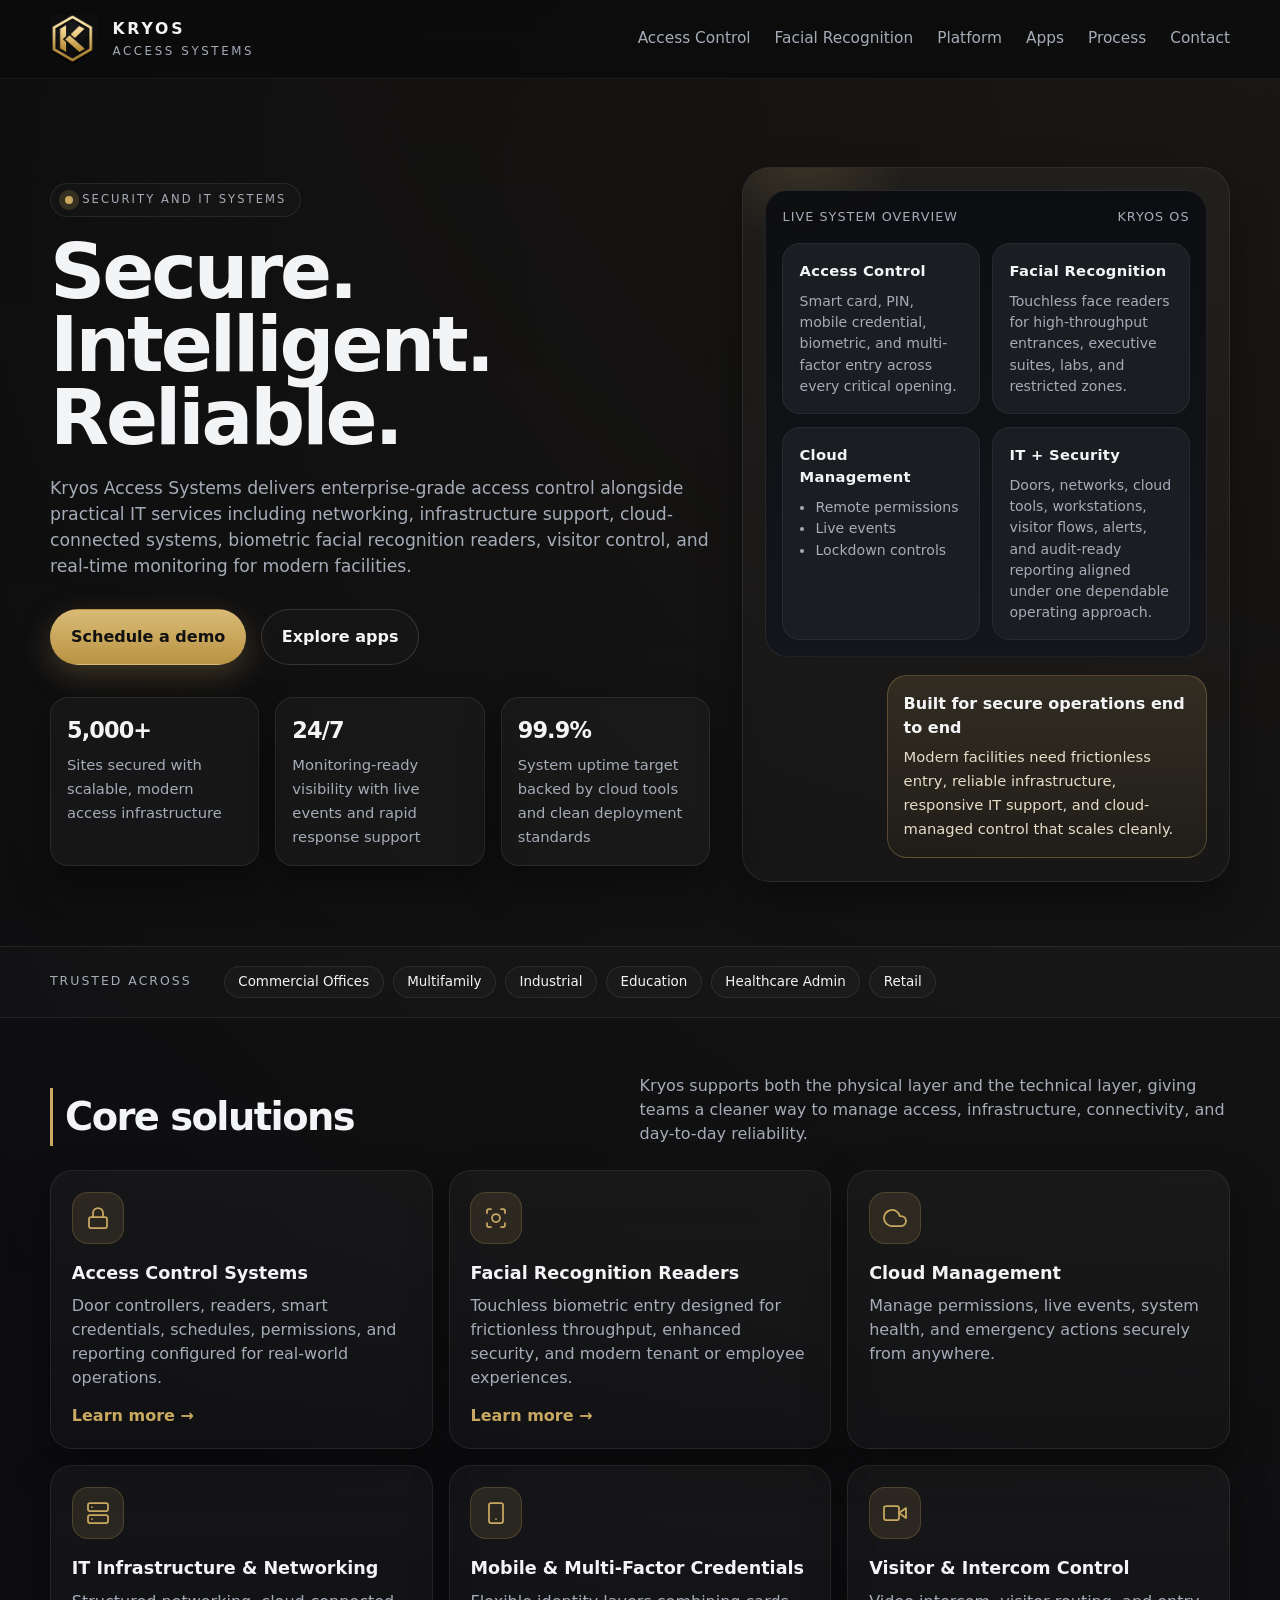
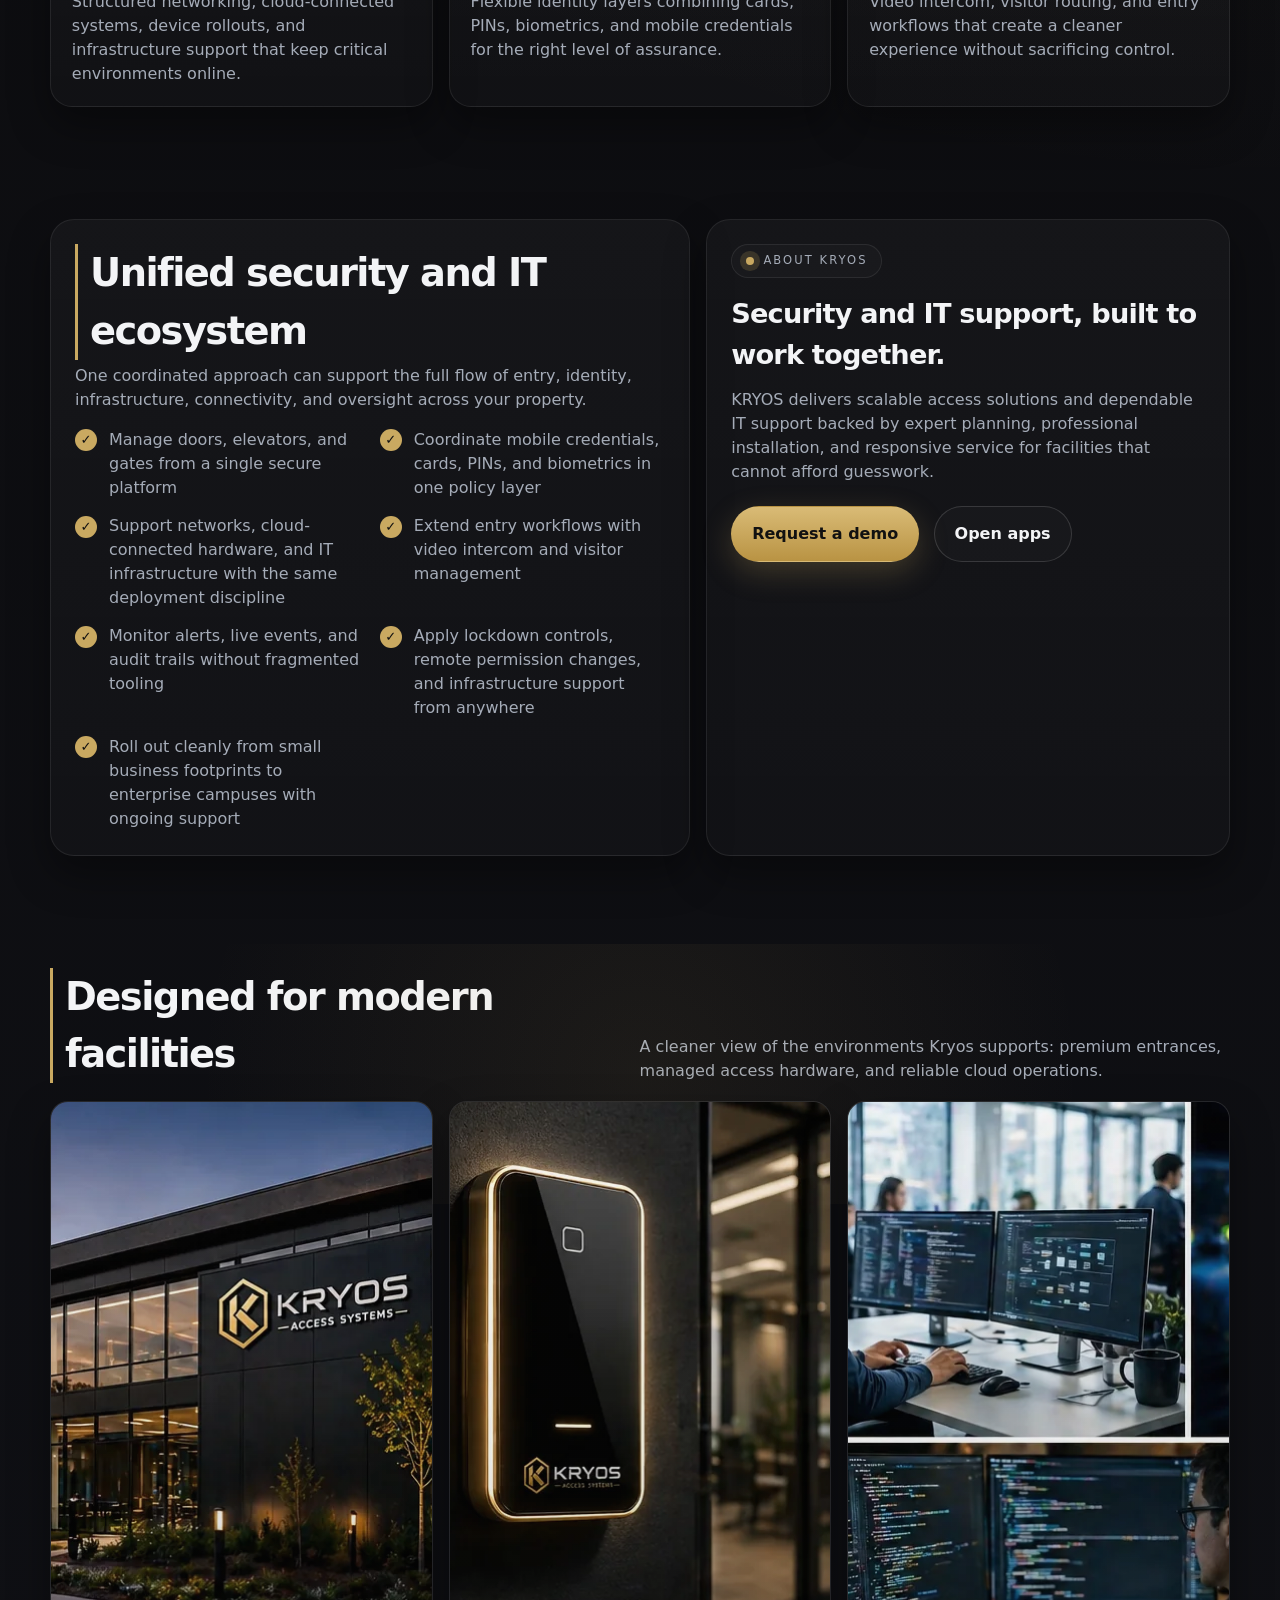
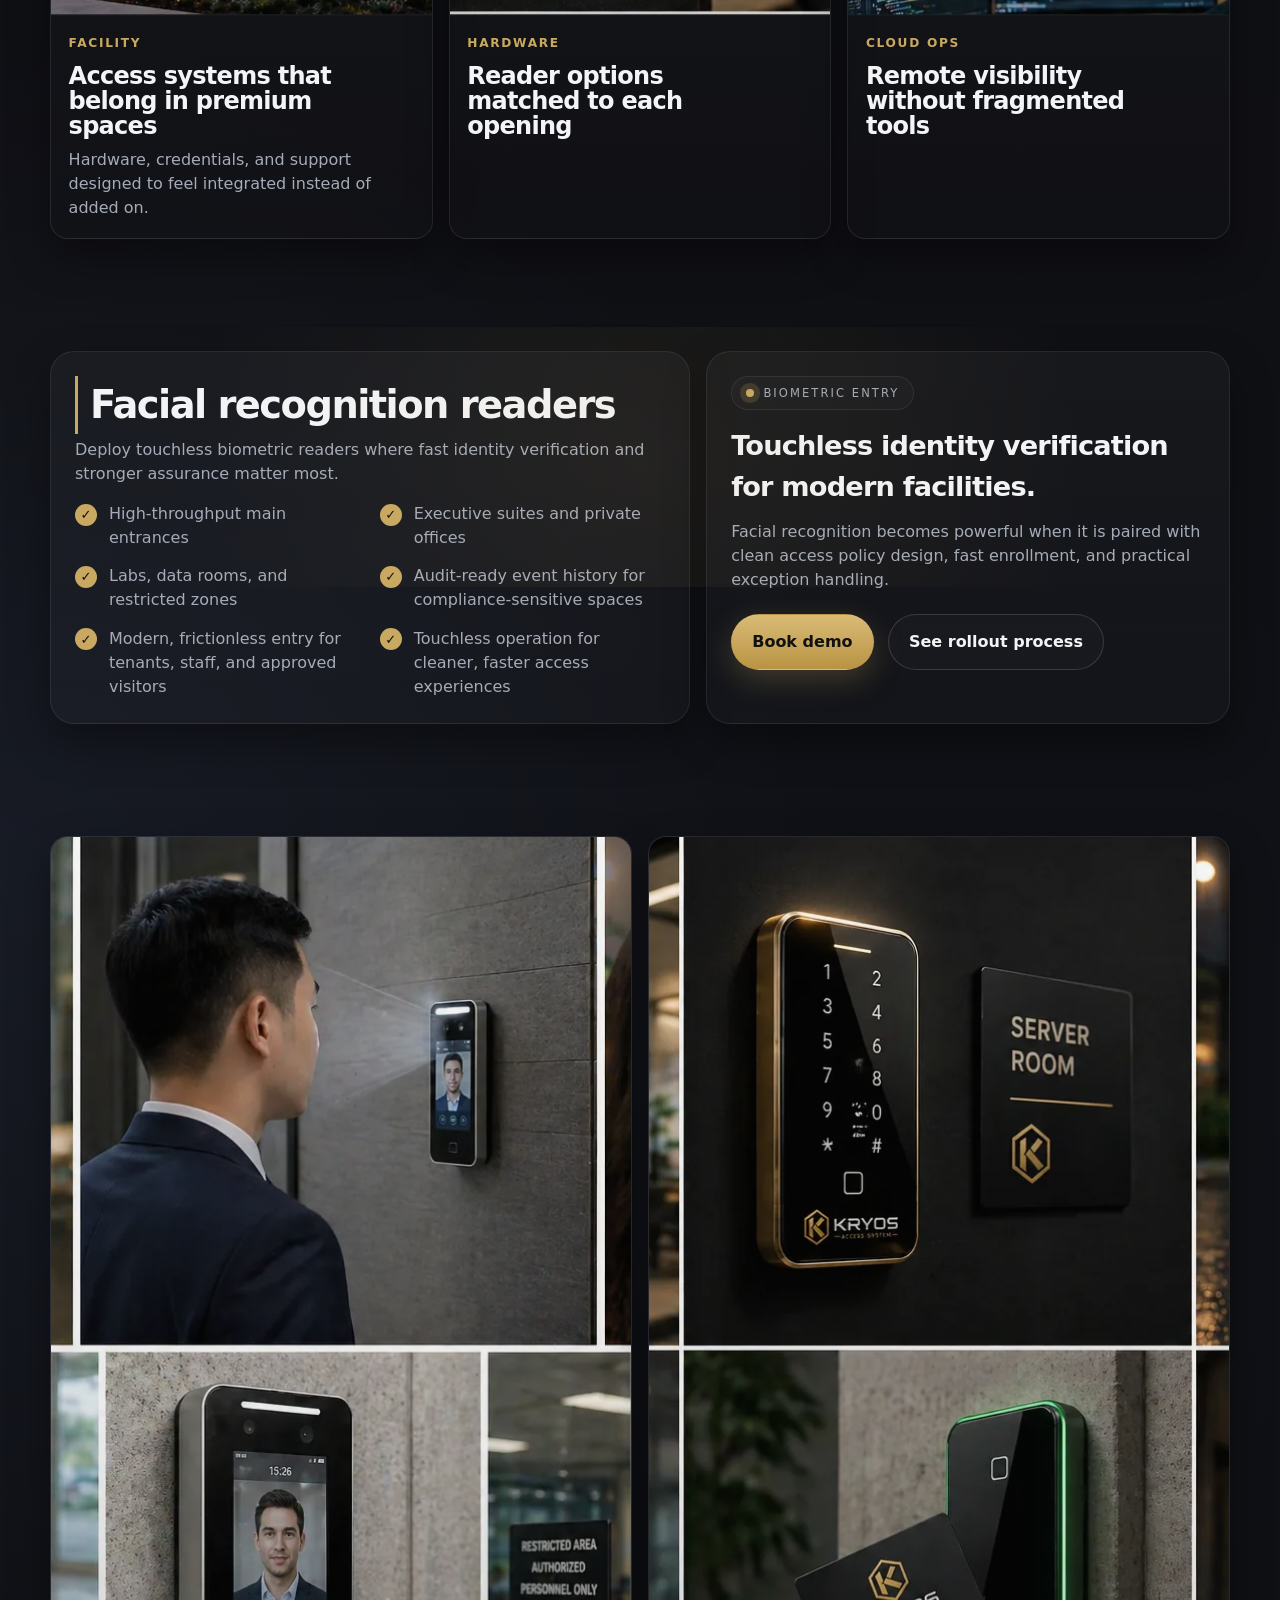
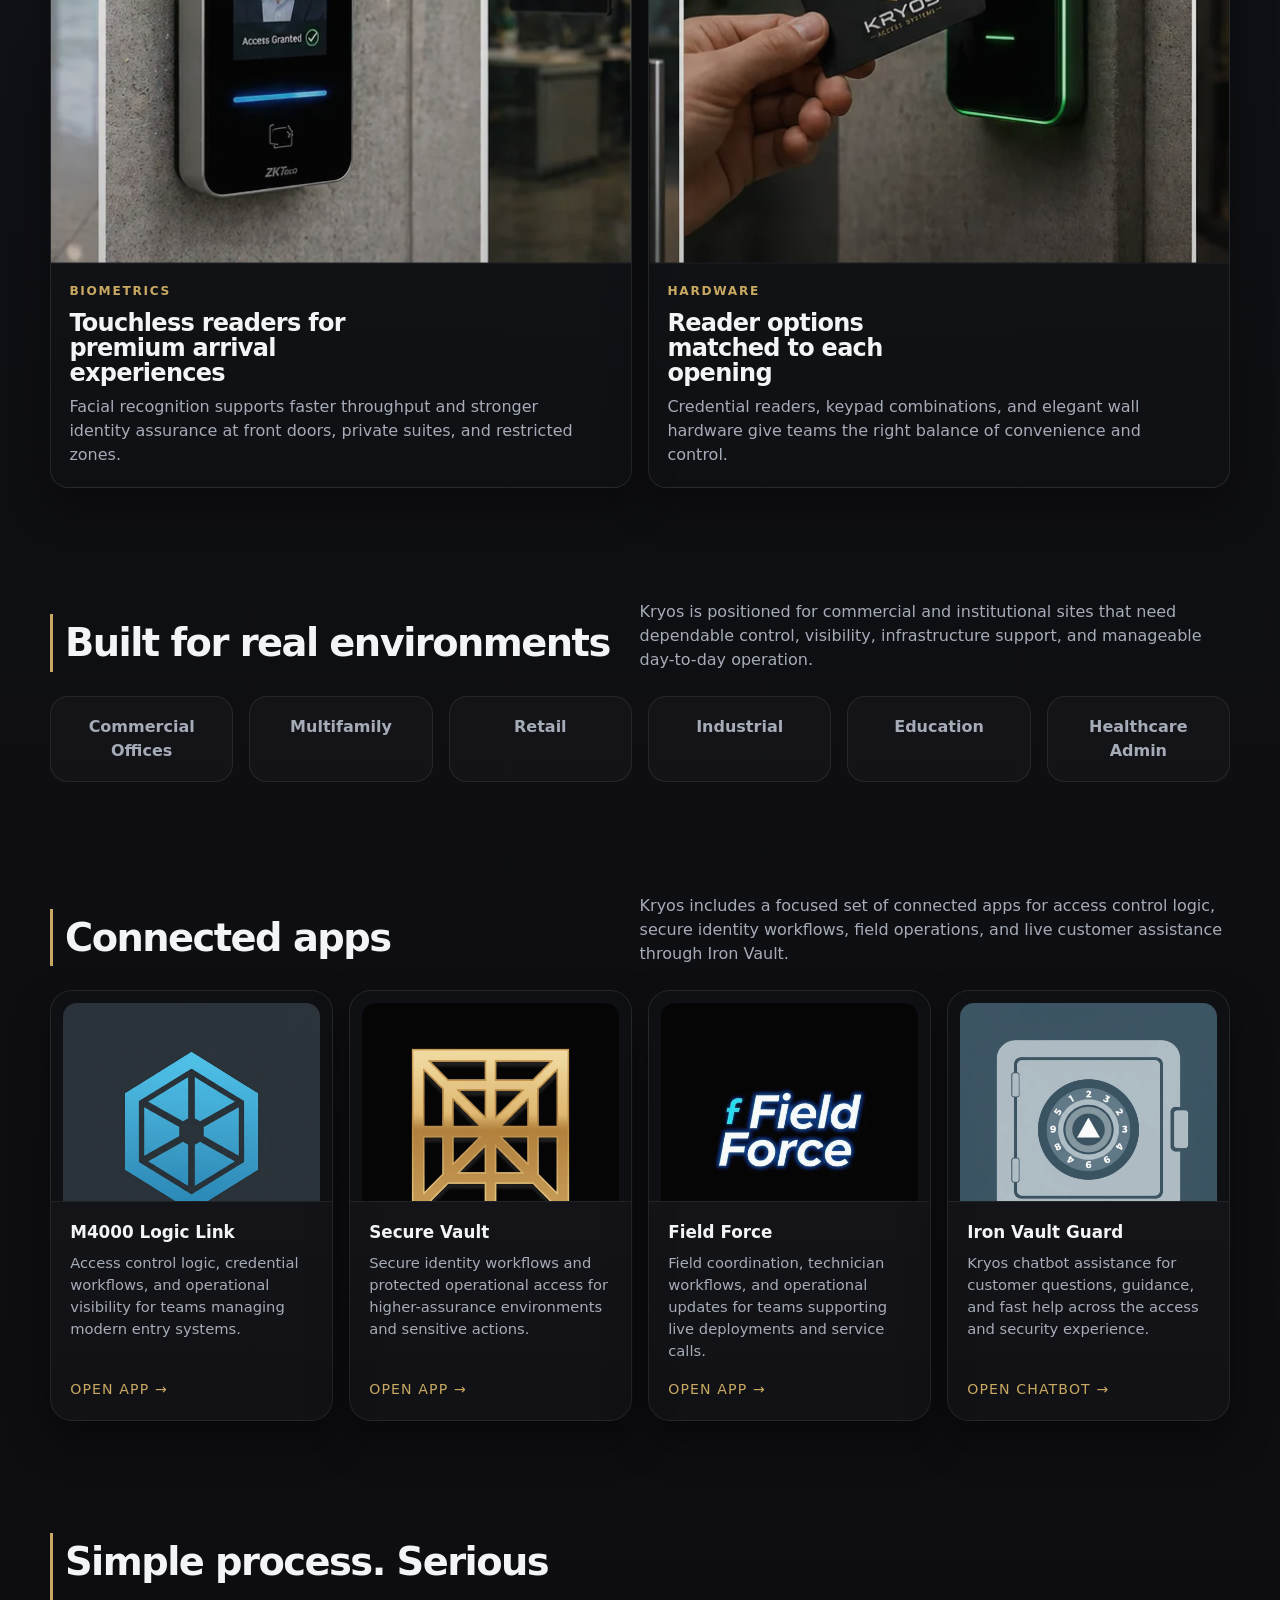
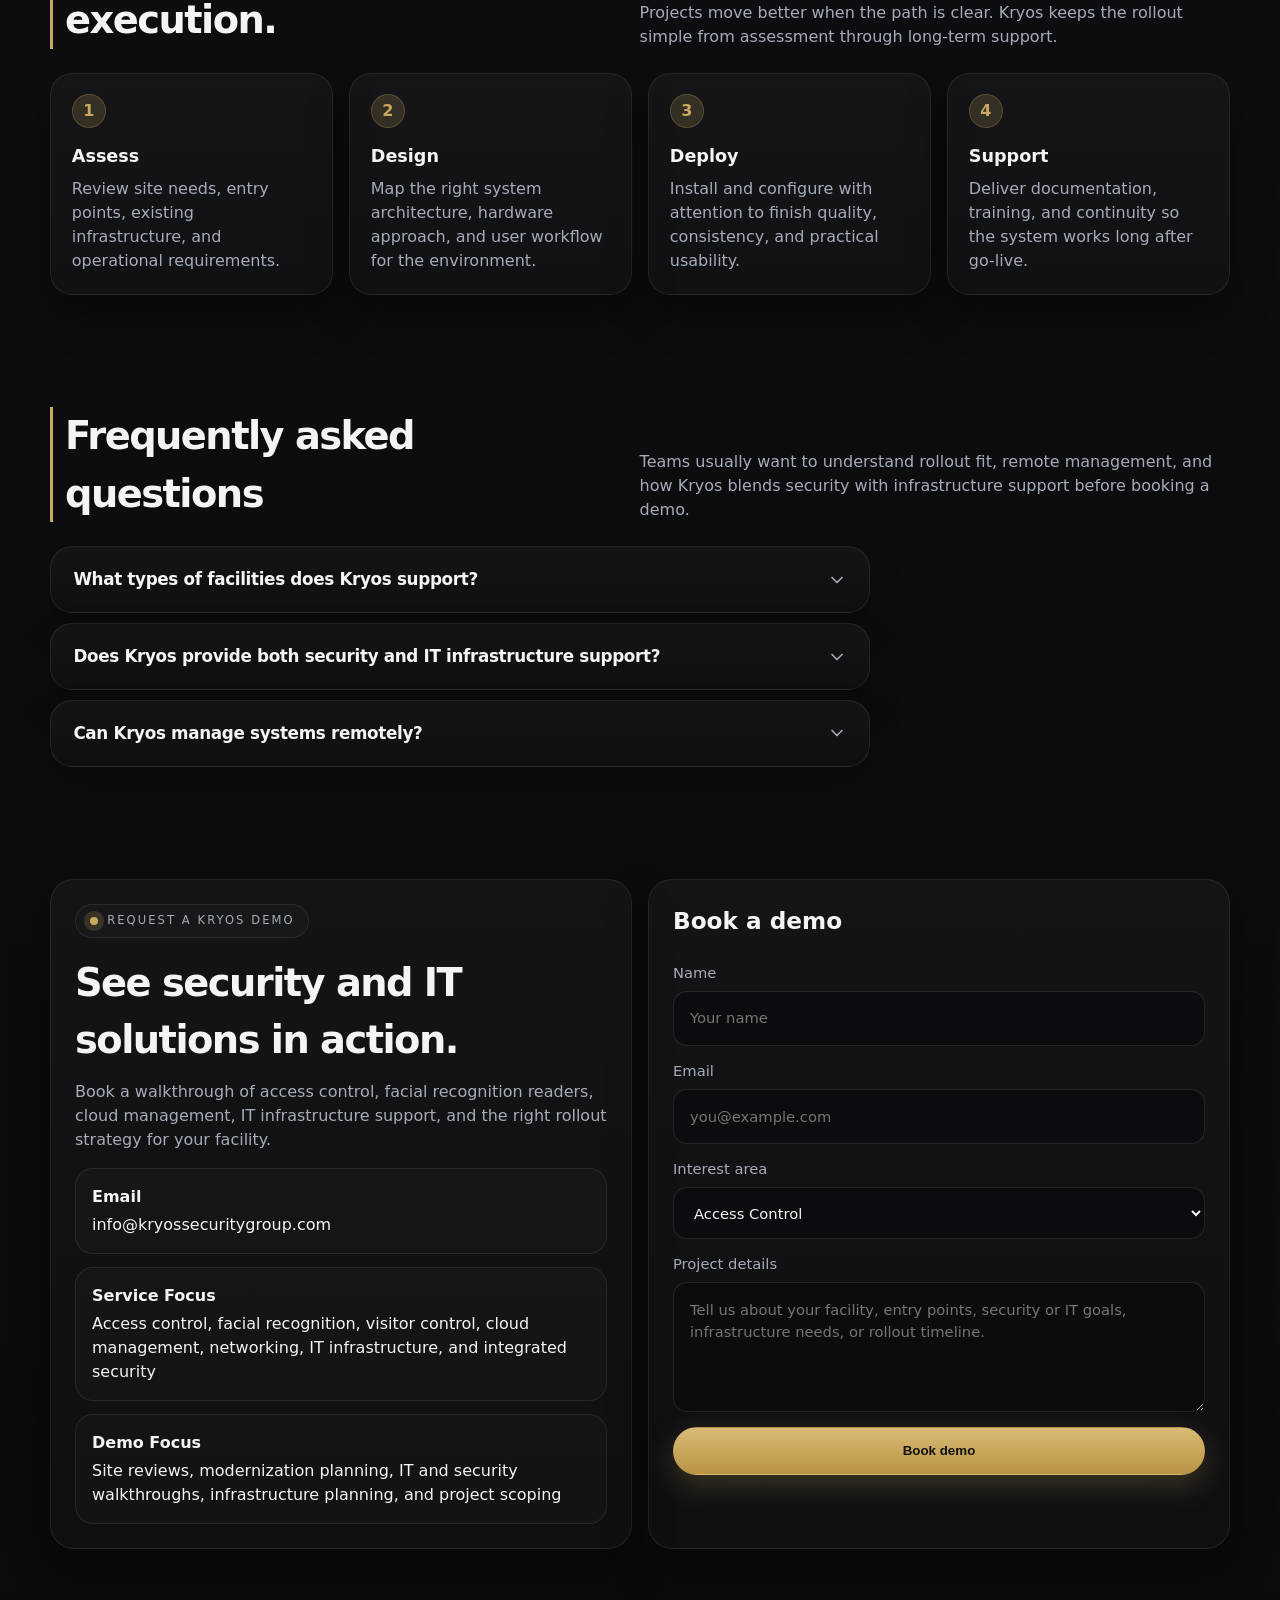
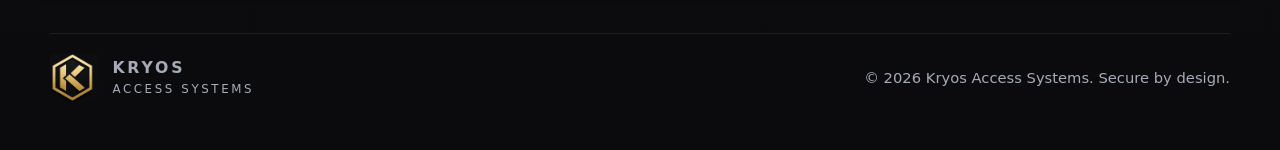
==== commit 3ca17795: "Polish site visuals and optimize assets" ====
--- a/index.html
+++ b/index.html
@@ -19,7 +19,7 @@
   <link rel="apple-touch-icon" href="kryos-logo-mark.png" />
   <meta property="og:image" content="https://kryossecuritygroup.com/kryos-logo-horizontal.png" />
   <meta name="twitter:image" content="https://kryossecuritygroup.com/kryos-logo-horizontal.png" />
-  <link rel="stylesheet" href="styles.css" />
+  <link rel="stylesheet" href="styles.css?v=20260508" />
   <script type="application/ld+json">
     {
       "@context": "https://schema.org",
@@ -107,7 +107,7 @@
     <div class="container nav">
       <a class="brand" href="#top" aria-label="Kryos Access Systems home">
         <div class="brand-mark" aria-hidden="true">
-          <img src="kryos-logo-mark.png" alt="" />
+          <img src="kryos-logo-mark.png" alt="" width="240" height="240" />
         </div>
         <div class="brand-copy">
           <strong>Kryos</strong>
@@ -293,79 +293,44 @@
 
     <section id="visuals">
       <div class="container">
-        <div class="section-heading">
+        <div class="section-heading compact-heading">
           <div>
             <h2>Designed for modern facilities</h2>
           </div>
           <p>
-            From the building exterior to the front desk and shared workspaces, Kryos is positioned as a premium security and IT partner for environments that need dependable performance without visual compromise.
-          </p>
-        </div>
-        <div class="media-grid-4" style="margin-bottom: 1rem;">
-          <article class="media-card">
-            <img src="kryos-hq-spaces.png" alt="Kryos branded building exterior" loading="lazy" style="object-position: 0% 0%;" />
+            A cleaner view of the environments Kryos supports: premium entrances, managed access hardware, and reliable cloud operations.
+          </p>
+        </div>
+        <div class="media-curated">
+          <article class="media-card media-card-featured">
+            <picture>
+              <source srcset="kryos-facility-exterior.webp" type="image/webp" />
+              <img src="kryos-facility-exterior.png" width="768" height="512" alt="Kryos branded commercial building entrance with access control" loading="lazy" />
+            </picture>
             <div class="media-copy">
-              <span class="media-kicker">Exterior</span>
-              <h3>Building entrance</h3>
-              <p>Premium entry hardware that fits the visual standard of the building facade.</p>
-            </div>
-          </article>
-          <article class="media-card">
-            <img src="kryos-hq-spaces.png" alt="Modern lobby and reception with access control" loading="lazy" style="object-position: 100% 0%;" />
+              <span class="media-kicker">Facility</span>
+              <h3>Access systems that belong in premium spaces</h3>
+              <p>Hardware, credentials, and support designed to feel integrated instead of added on.</p>
+            </div>
+          </article>
+          <article class="media-card media-card-quiet">
+            <picture>
+              <source srcset="kryos-reader-hardware-clean.webp" type="image/webp" />
+              <img src="kryos-reader-hardware-clean.png" width="560" height="512" alt="Kryos access control reader hardware" loading="lazy" />
+            </picture>
             <div class="media-copy">
-              <span class="media-kicker">Lobby</span>
-              <h3>Front desk and reception</h3>
-              <p>Credential readers and intercom hardware that complement reception environments.</p>
-            </div>
-          </article>
-          <article class="media-card">
-            <img src="kryos-hq-spaces.png" alt="Open-plan office workspace" loading="lazy" style="object-position: 0% 100%;" />
-            <div class="media-copy">
-              <span class="media-kicker">Workspace</span>
-              <h3>Open-plan work environment</h3>
-              <p>Access zones that support flexible floor plans without sacrificing control.</p>
-            </div>
-          </article>
-          <article class="media-card">
-            <img src="kryos-hq-spaces.png" alt="Conference room with access-controlled entry" loading="lazy" style="object-position: 100% 100%;" />
-            <div class="media-copy">
-              <span class="media-kicker">Conference</span>
-              <h3>Meeting and executive space</h3>
-              <p>Restricted-access conference and executive suites with frictionless approved entry.</p>
-            </div>
-          </article>
-        </div>
-        <div class="media-grid-4">
-          <article class="media-card">
-            <img src="kryos-cloud-ops.png" alt="Cloud management dashboard interface" loading="lazy" style="object-position: 0% 0%;" />
+              <span class="media-kicker">Hardware</span>
+              <h3>Reader options matched to each opening</h3>
+            </div>
+          </article>
+          <article class="media-card media-card-quiet">
+            <picture>
+              <source srcset="kryos-cloud-dashboard.webp" type="image/webp" />
+              <img src="kryos-cloud-dashboard.png" width="768" height="512" alt="Cloud operations dashboard for access control oversight" loading="lazy" />
+            </picture>
             <div class="media-copy">
               <span class="media-kicker">Cloud Ops</span>
-              <h3>Remote management dashboard</h3>
-              <p>Live event feeds, permission controls, and system health from anywhere.</p>
-            </div>
-          </article>
-          <article class="media-card">
-            <img src="kryos-cloud-ops.png" alt="Operations and engineering workstation" loading="lazy" style="object-position: 100% 0%;" />
-            <div class="media-copy">
-              <span class="media-kicker">Engineering</span>
-              <h3>System configuration</h3>
-              <p>Expert configuration and integration support from deployment through steady-state.</p>
-            </div>
-          </article>
-          <article class="media-card">
-            <img src="kryos-cloud-ops.png" alt="Network hardware and structured cabling" loading="lazy" style="object-position: 0% 100%;" />
-            <div class="media-copy">
-              <span class="media-kicker">Networking</span>
-              <h3>Network infrastructure</h3>
-              <p>Structured cabling, switching, and connectivity that keeps access systems reliable.</p>
-            </div>
-          </article>
-          <article class="media-card">
-            <img src="kryos-cloud-ops.png" alt="Server rack and IT infrastructure" loading="lazy" style="object-position: 100% 100%;" />
-            <div class="media-copy">
-              <span class="media-kicker">Infrastructure</span>
-              <h3>Server and hardware layer</h3>
-              <p>Physical server environments and infrastructure managed to enterprise uptime standards.</p>
+              <h3>Remote visibility without fragmented tools</h3>
             </div>
           </article>
         </div>
@@ -411,7 +376,10 @@
       <div class="container">
         <div class="media-showcase">
           <article class="media-card">
-            <img src="kryos-facial-readers.png" alt="Touchless facial recognition readers installed at office entrances and secure interior doors" loading="lazy" />
+            <picture>
+              <source srcset="kryos-facial-readers.webp" type="image/webp" />
+              <img src="kryos-facial-readers.png" width="1536" height="1024" alt="Touchless facial recognition readers installed at office entrances and secure interior doors" loading="lazy" />
+            </picture>
             <div class="media-copy">
               <span class="media-kicker">Biometrics</span>
               <h3>Touchless readers for premium arrival experiences</h3>
@@ -419,7 +387,10 @@
             </div>
           </article>
           <article class="media-card">
-            <img src="kryos-access-readers.png" alt="Kryos branded access control readers with keypad and credential card presentation" loading="lazy" />
+            <picture>
+              <source srcset="kryos-access-readers.webp" type="image/webp" />
+              <img src="kryos-access-readers.png" width="1536" height="1024" alt="Kryos branded access control readers with keypad and credential card presentation" loading="lazy" />
+            </picture>
             <div class="media-copy">
               <span class="media-kicker">Hardware</span>
               <h3>Reader options matched to each opening</h3>
@@ -464,7 +435,10 @@
         <div class="apps">
           <a class="app-card" href="https://m4000-logic-link.base44.app" target="_blank" rel="noopener noreferrer">
             <div class="app-thumb">
-              <img src="app-m4000-logic-link.png" alt="M4000 Logic Link access control app interface" loading="lazy" />
+              <picture>
+                <source srcset="app-m4000-logic-link.webp" type="image/webp" />
+                <img src="app-m4000-logic-link.png" width="1024" height="1024" alt="M4000 Logic Link access control app interface" loading="lazy" />
+              </picture>
             </div>
             <div class="app-body">
               <h3>M4000 Logic Link</h3>
@@ -474,7 +448,10 @@
           </a>
           <a class="app-card" href="https://secure-vault-1138f6e0.base44.app" target="_blank" rel="noopener noreferrer">
             <div class="app-thumb">
-              <img src="app-secure-vault.png" alt="Secure Vault identity and secure workflow app interface" loading="lazy" />
+              <picture>
+                <source srcset="app-secure-vault.webp" type="image/webp" />
+                <img src="app-secure-vault.png" width="1024" height="1024" alt="Secure Vault identity and secure workflow app interface" loading="lazy" />
+              </picture>
             </div>
             <div class="app-body">
               <h3>Secure Vault</h3>
@@ -484,7 +461,10 @@
           </a>
           <a class="app-card" href="https://fieldforce.base44.app" target="_blank" rel="noopener noreferrer">
             <div class="app-thumb">
-              <img src="app-fieldforce.png" alt="Field Force operations and dispatch app interface" loading="lazy" />
+              <picture>
+                <source srcset="app-fieldforce.webp" type="image/webp" />
+                <img src="app-fieldforce.png" width="480" height="480" alt="Field Force operations and dispatch app interface" loading="lazy" />
+              </picture>
             </div>
             <div class="app-body">
               <h3>Field Force</h3>
@@ -494,7 +474,10 @@
           </a>
           <a class="app-card" href="https://iron-vault-guard.base44.app" target="_blank" rel="noopener noreferrer">
             <div class="app-thumb">
-              <img src="app-iron-vault-guard.png" alt="Iron Vault Guard chatbot interface" loading="lazy" />
+              <picture>
+                <source srcset="app-iron-vault-guard.webp" type="image/webp" />
+                <img src="app-iron-vault-guard.png" width="1024" height="1024" alt="Iron Vault Guard chatbot interface" loading="lazy" />
+              </picture>
             </div>
             <div class="app-body">
               <h3>Iron Vault Guard</h3>
@@ -666,7 +649,7 @@
     <div class="container footer-row">
       <div class="brand" aria-label="Kryos Access Systems footer brand">
         <div class="brand-mark" aria-hidden="true">
-          <img src="kryos-logo-mark.png" alt="" />
+          <img src="kryos-logo-mark.png" alt="" width="240" height="240" />
         </div>
         <div class="brand-copy">
           <strong>Kryos</strong>
--- a/styles.css
+++ b/styles.css
@@ -14,6 +14,14 @@
 
     * { box-sizing: border-box; }
     html { scroll-behavior: smooth; }
+    section,
+    #top,
+    #platform,
+    #apps,
+    #process,
+    #contact {
+      scroll-margin-top: 110px;
+    }
     body {
       margin: 0;
       font-family: Inter, ui-sans-serif, system-ui, -apple-system, BlinkMacSystemFont, "Segoe UI", sans-serif;
@@ -26,7 +34,13 @@
     }
 
     a { color: inherit; text-decoration: none; }
-    img { max-width: 100%; display: block; }
+    img,
+    picture {
+      max-width: 100%;
+      display: block;
+    }
+
+    picture { width: 100%; }
 
     .container {
       width: min(calc(100% - 2rem), var(--max));
@@ -356,6 +370,10 @@
       max-width: 58ch;
     }
 
+    .compact-heading {
+      margin-bottom: 1.15rem;
+    }
+
     #visuals,
     #biometrics {
       position: relative;
@@ -490,17 +508,22 @@
     }
 
     .app-thumb {
-      aspect-ratio: 1 / 1;
-      background: #0f1014;
+      aspect-ratio: 4 / 3;
+      background:
+        radial-gradient(circle at center, rgba(201,169,97,0.08), transparent 58%),
+        #0f1014;
       overflow: hidden;
       border-bottom: 1px solid var(--line);
+      padding: 0.75rem;
     }
 
     .app-thumb img {
       width: 100%;
       height: 100%;
-      object-fit: cover;
+      object-fit: contain;
       object-position: center;
+      border-radius: 14px;
+      filter: saturate(0.86) contrast(0.96);
     }
 
     .app-body {
@@ -542,10 +565,19 @@
       grid-template-columns: 1.2fr 0.8fr;
     }
 
+    .media-curated {
+      display: grid;
+      grid-template-columns: repeat(auto-fit, minmax(260px, 1fr));
+      gap: 1rem;
+      align-items: stretch;
+    }
+
+    .media-curated > * { min-width: 0; }
+
     .media-card {
       position: relative;
       overflow: hidden;
-      border-radius: 24px;
+      border-radius: 18px;
       background: linear-gradient(180deg, rgba(255,255,255,0.04), rgba(255,255,255,0.02));
       border: 1px solid var(--line);
       box-shadow: var(--shadow);
@@ -574,8 +606,14 @@
       object-fit: cover;
       object-position: center;
       border-bottom: 1px solid var(--line);
-      transform: scale(1.01);
+      transform: scale(1.005);
       transition: transform 0.45s ease;
+      filter: saturate(0.92) contrast(0.98);
+    }
+
+    .media-card-featured img,
+    .media-card-quiet img {
+      aspect-ratio: 16 / 9;
     }
 
     .media-card-large img {
@@ -584,13 +622,18 @@
 
     .media-card:hover img,
     .media-card:focus-within img {
-      transform: scale(1.045);
+      transform: scale(1.025);
     }
 
     .media-copy {
       position: relative;
       z-index: 2;
-      padding: 1.2rem 1.25rem 1.35rem;
+      padding: 1.05rem 1.15rem 1.2rem;
+    }
+
+    .media-card-featured .media-copy,
+    .media-card-quiet .media-copy {
+      padding: 1rem 1.1rem 1.15rem;
     }
 
     .media-kicker {
@@ -858,7 +901,8 @@
       .industries,
       .apps,
       .media-showcase,
-      .media-showcase-wide {
+      .media-showcase-wide,
+      .media-curated {
         grid-template-columns: 1fr 1fr;
       }
 
@@ -872,6 +916,15 @@
     }
 
     @media (max-width: 760px) {
+      section,
+      #top,
+      #platform,
+      #apps,
+      #process,
+      #contact {
+        scroll-margin-top: 178px;
+      }
+
       .nav {
         flex-wrap: wrap;
         padding: 0.8rem 0;
@@ -926,7 +979,12 @@
       .check-grid,
       .media-showcase,
       .media-showcase-wide,
+      .media-curated,
       .media-grid-4 {
+        grid-template-columns: 1fr;
+      }
+
+      .media-curated {
         grid-template-columns: 1fr;
       }
 
